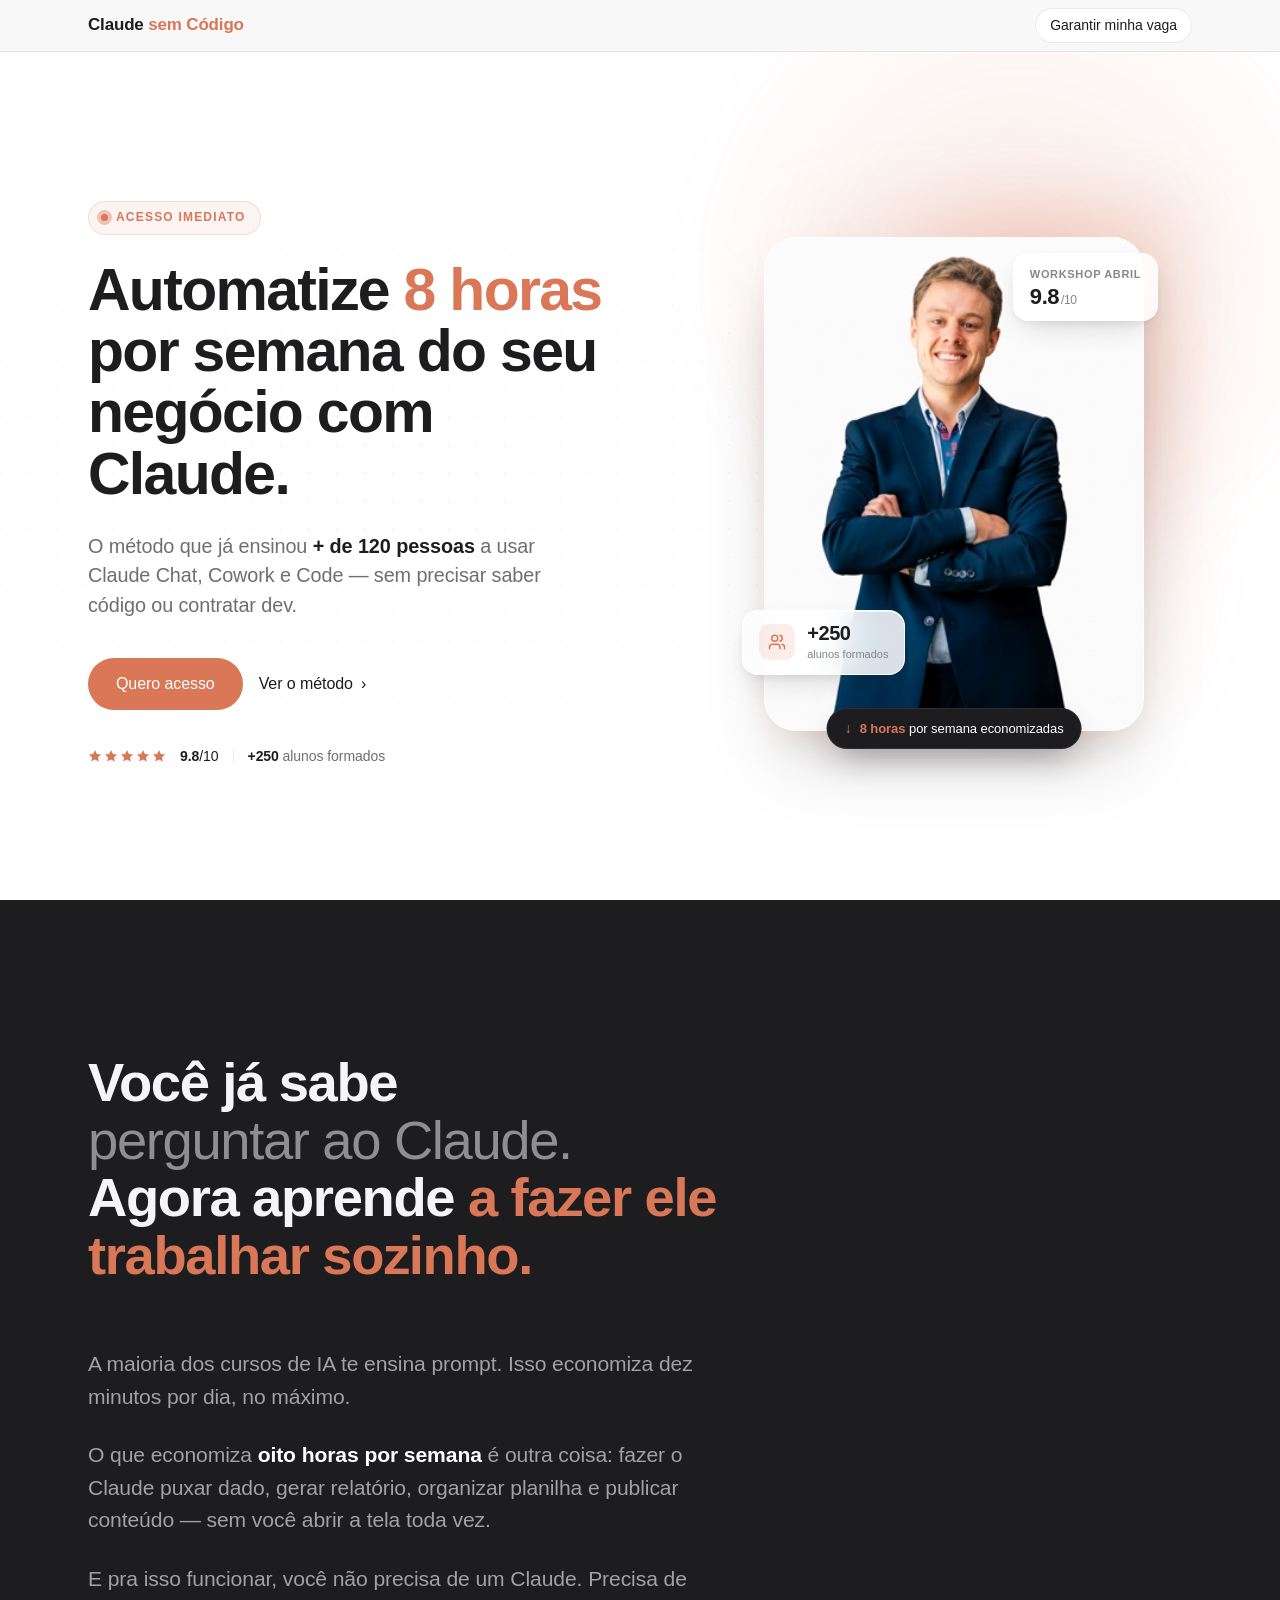
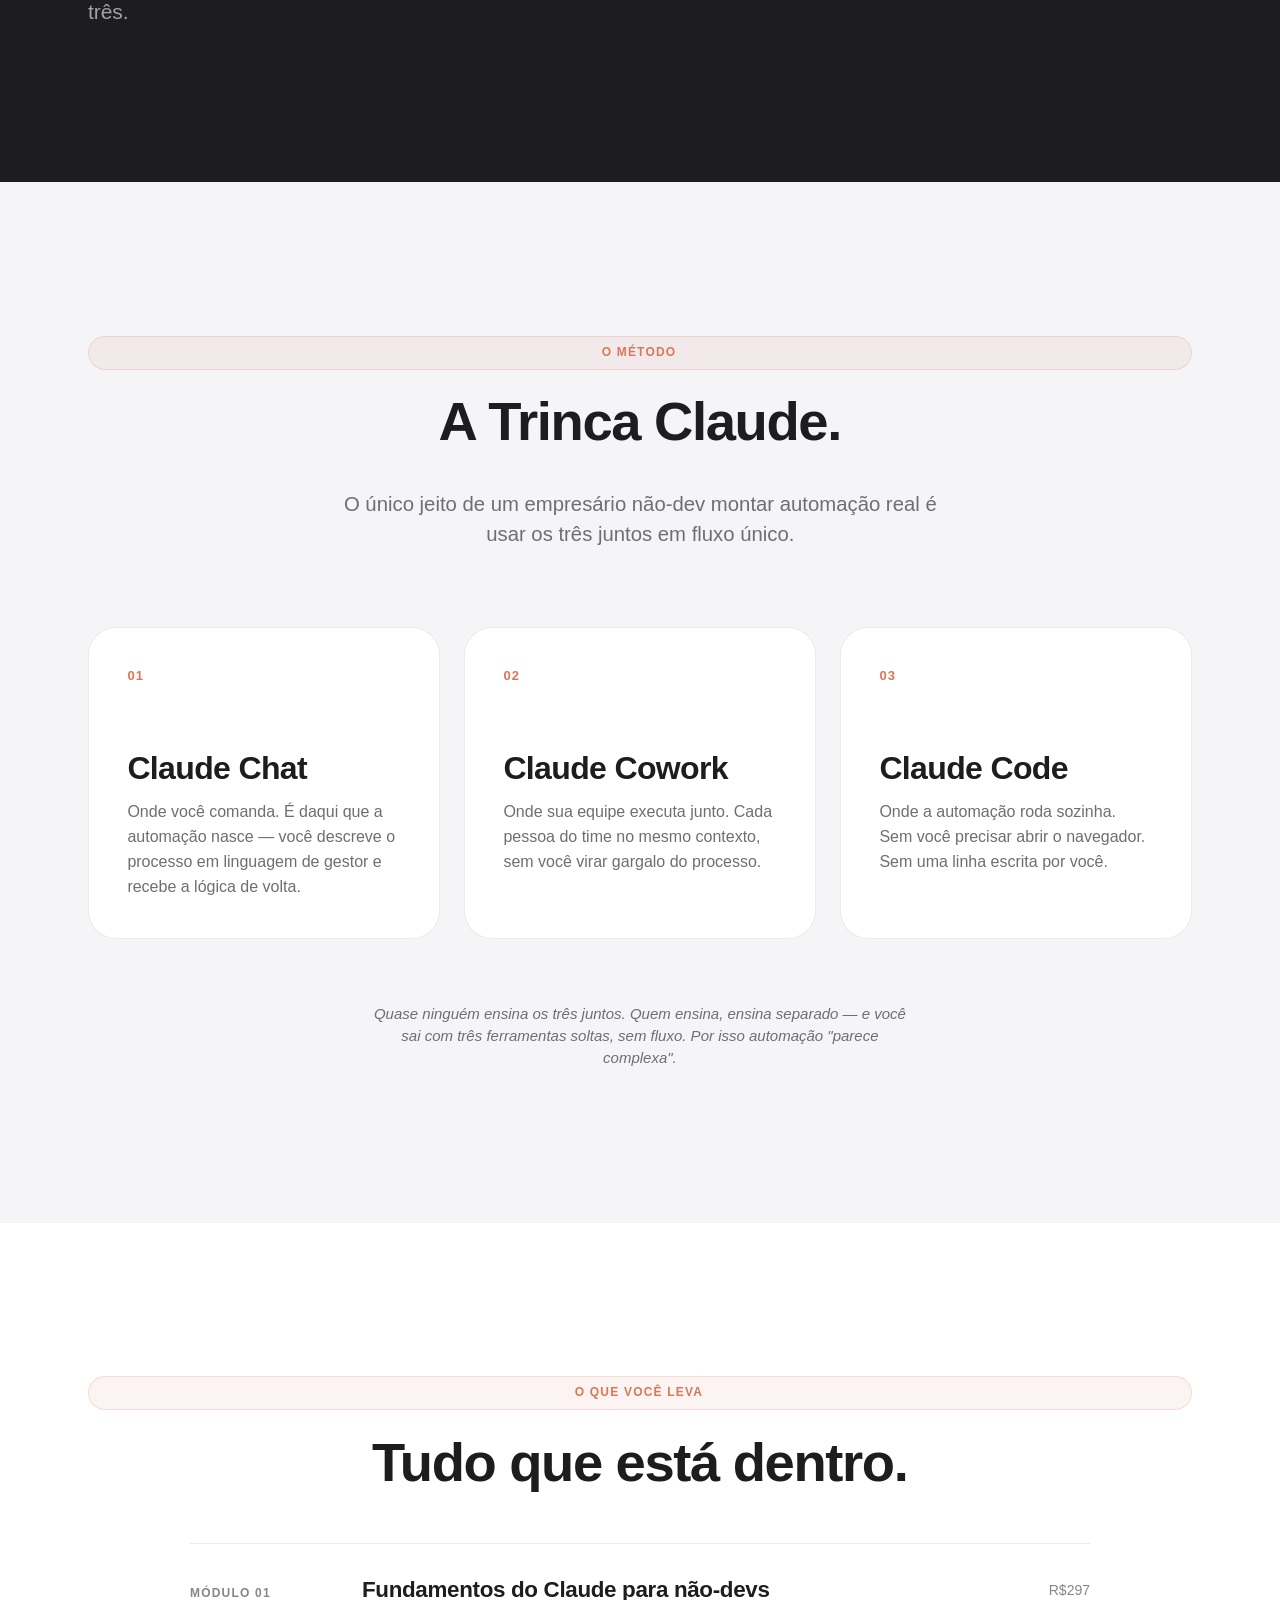
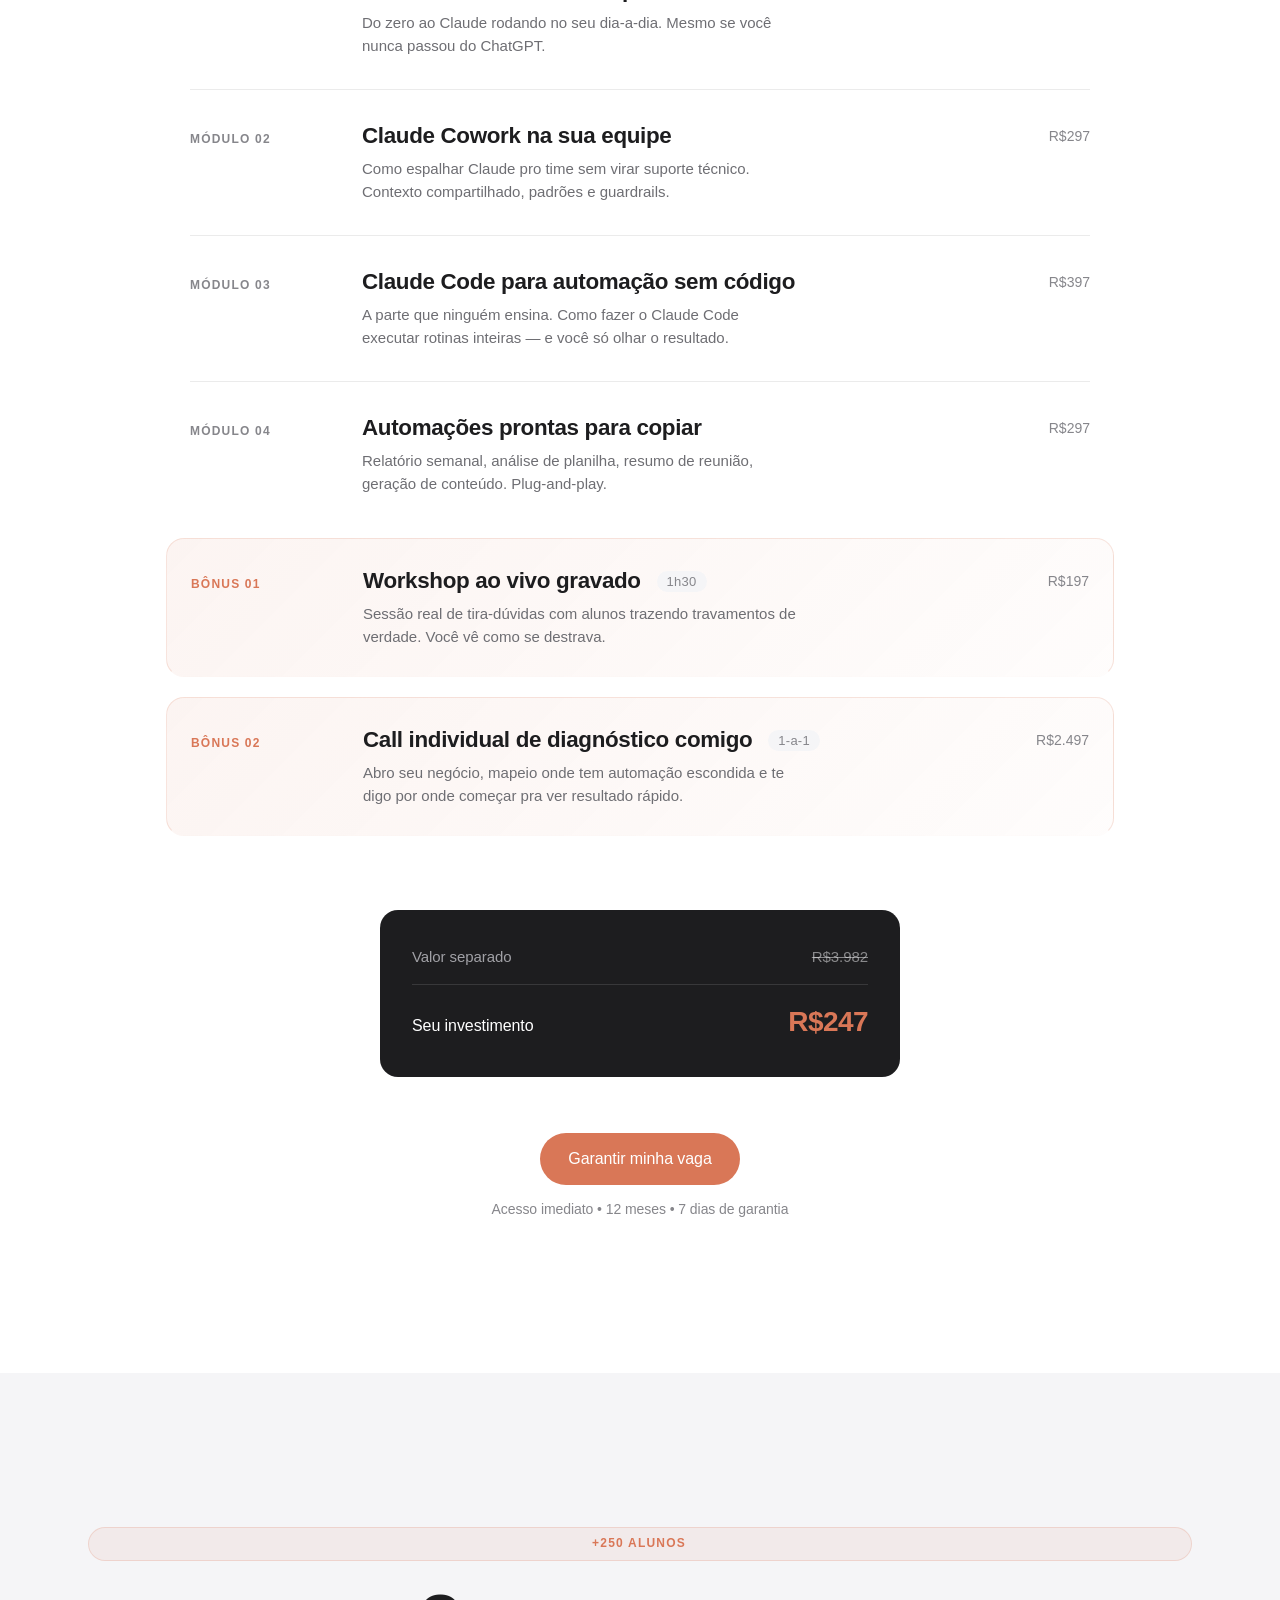
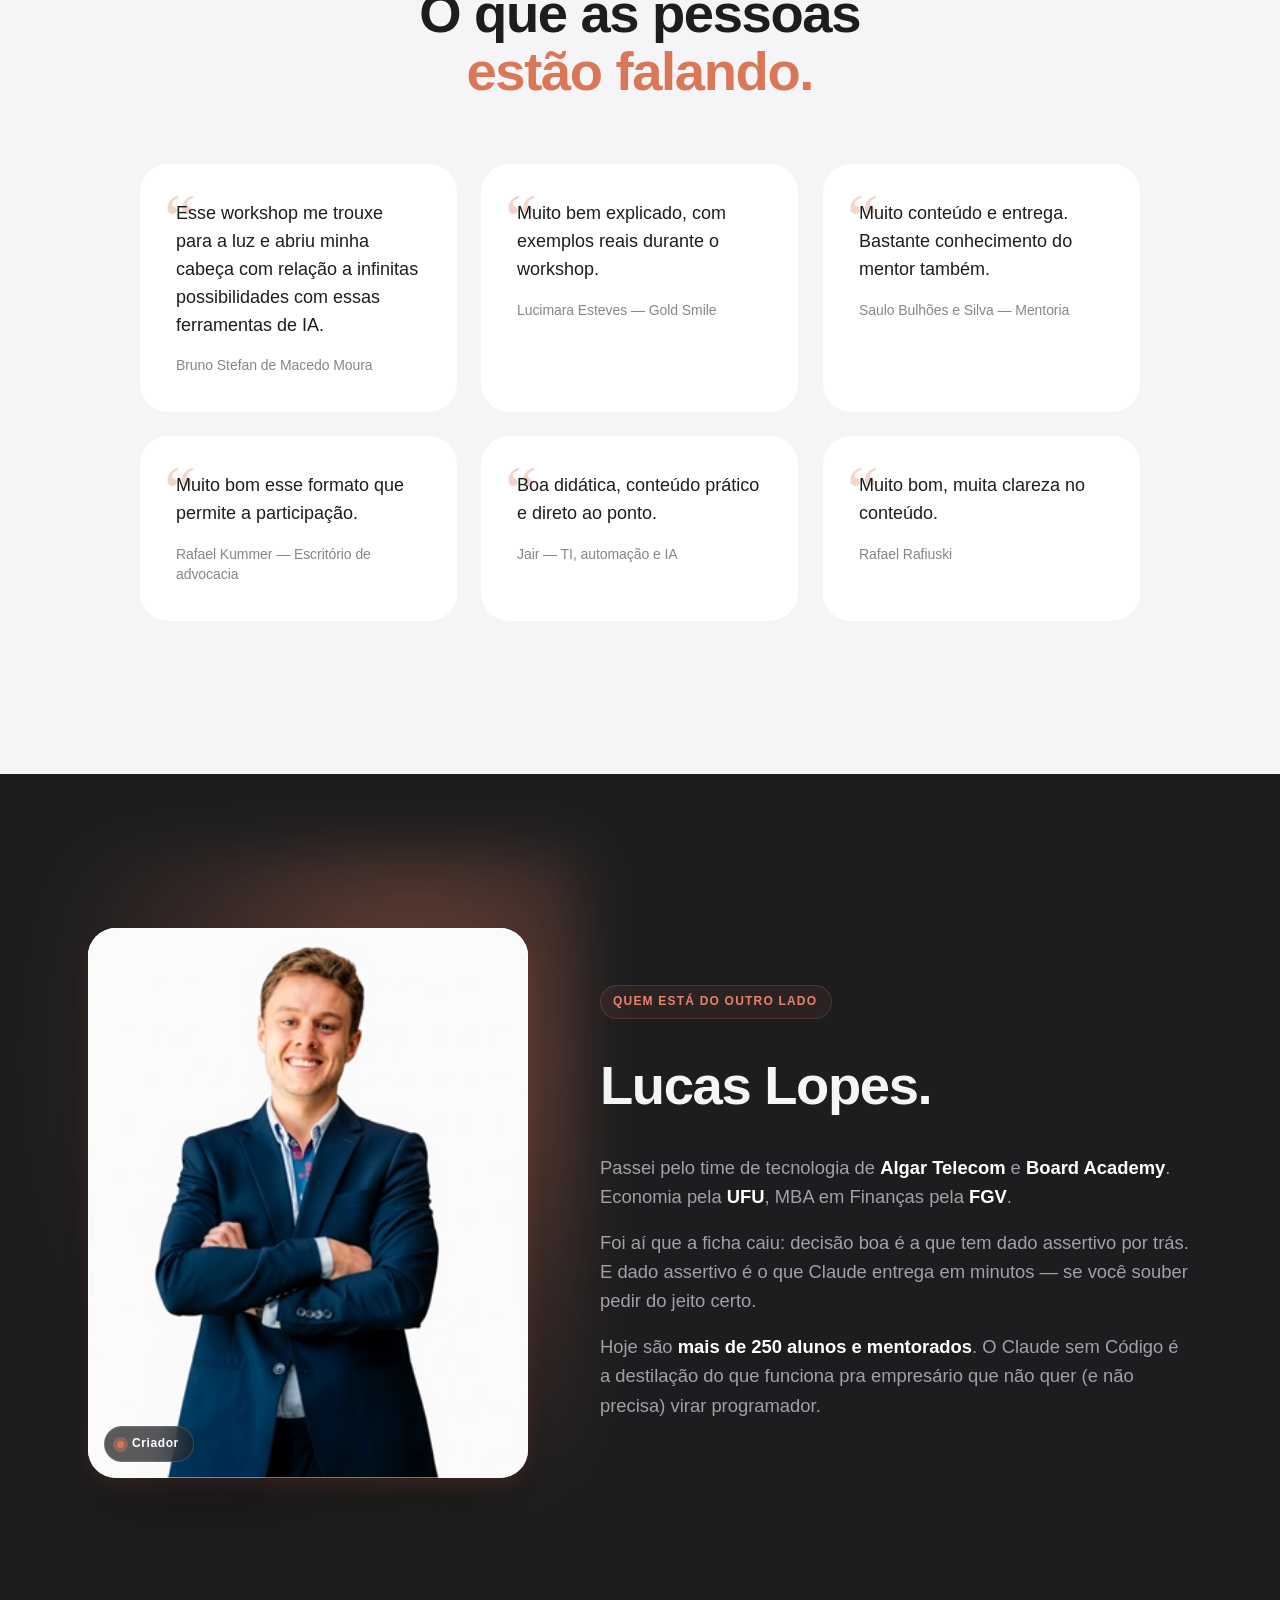
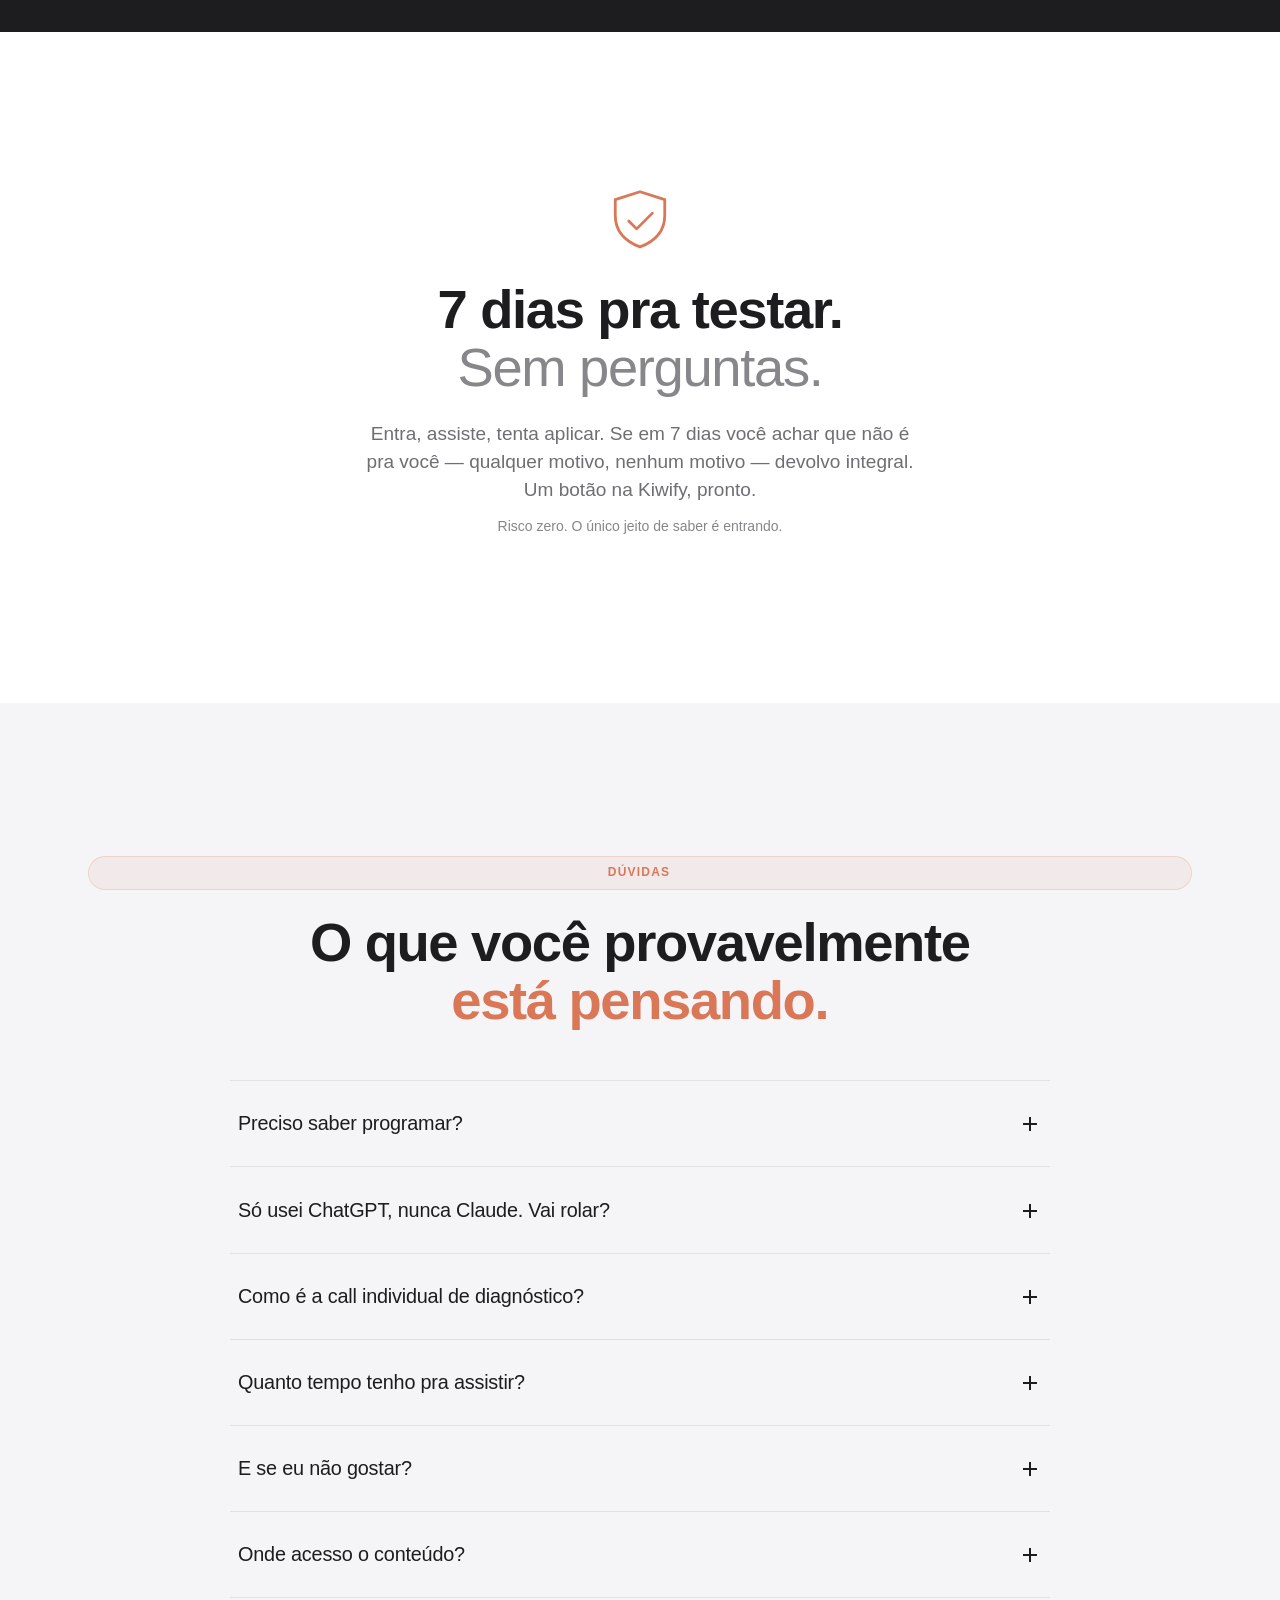
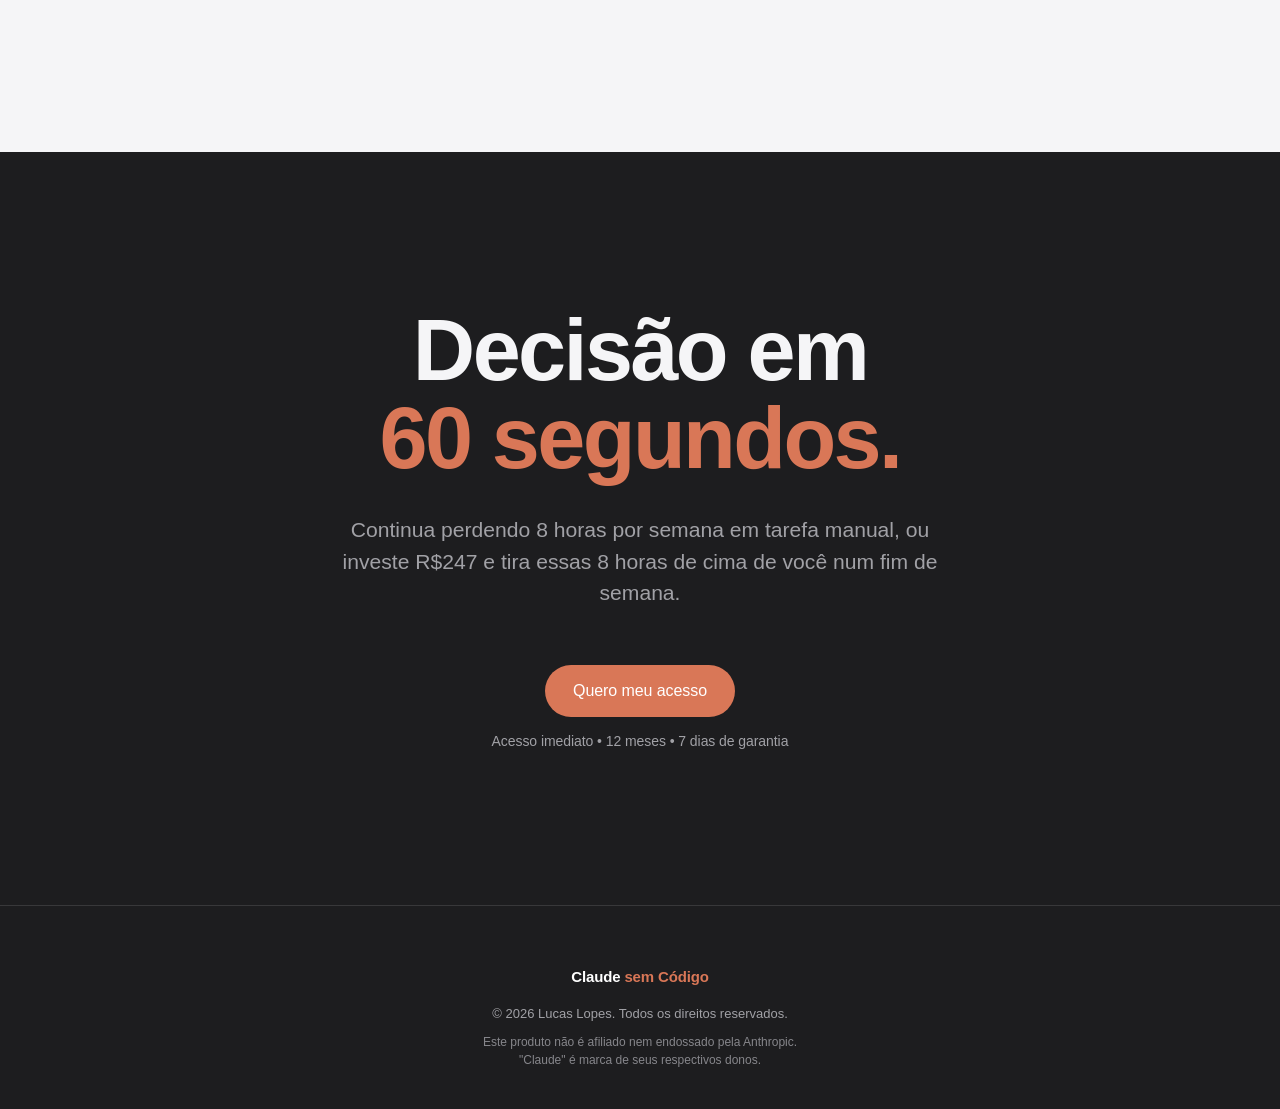
==== index.html @ f0d18062 "Remove pre-sale pricing (R$127) and urgency elements Pre-sale ended 20/04. Updated page to show full" ====
<!DOCTYPE html>
<html lang="pt-BR">
<head>
<meta charset="UTF-8">
<meta name="viewport" content="width=device-width, initial-scale=1.0">
<meta name="description" content="O método que ensina empresário não-dev a automatizar relatórios, planilhas e conteúdo com Claude. Sem código.">
<meta name="robots" content="index, follow">
<meta name="theme-color" content="#1D1D1F">
<meta property="og:title" content="Claude sem Código — Automatize 8h/semana do seu negócio">
<meta property="og:description" content="Método para empresários automatizarem tarefas com Claude sem virar programador.">
<meta property="og:type" content="website">
<meta property="og:image" content="assets/favicon-512.png">

<link rel="icon" type="image/png" sizes="32x32" href="assets/favicon-32.png">
<link rel="icon" type="image/png" sizes="16x16" href="assets/favicon-16.png">
<link rel="apple-touch-icon" sizes="180x180" href="assets/apple-touch-icon.png">
<link rel="shortcut icon" href="assets/favicon-32.png">

<title>Claude sem Código — Automatize 8h/semana do seu negócio</title>

<style>
/* ============================================================
   CSS crítico — carrega antes de tudo pra evitar FOUC
   ============================================================ */
*,*::before,*::after{box-sizing:border-box;margin:0;padding:0}

:root{
  --bg:#FFFFFF;
  --bg-soft:#F5F5F7;
  --bg-dark:#1D1D1F;
  --bg-darker:#000000;
  --text:#1D1D1F;
  --text-soft:#6E6E73;
  --text-mute:#86868B;
  --text-on-dark:#F5F5F7;
  --text-on-dark-soft:#A1A1A6;
  --line:rgba(0,0,0,0.08);
  --line-on-dark:rgba(255,255,255,0.12);
  --accent:#D97757;
  --accent-hover:#BE5E3E;
  --radius-s:10px;
  --radius-m:18px;
  --radius-l:28px;
  --ease:cubic-bezier(0.16,1,0.3,1);
  --max:1200px;
  --gutter:clamp(22px,4vw,48px);
}

html{
  -webkit-text-size-adjust:100%;
  scroll-behavior:smooth;
  scroll-padding-top:88px;
  overflow-x:hidden;
  overflow-x:clip;
}

body{
  font-family:-apple-system,BlinkMacSystemFont,"SF Pro Display","SF Pro Text","Helvetica Neue","Segoe UI",Roboto,sans-serif;
  font-feature-settings:"ss01","cv11","tnum" 0;
  color:var(--text);
  background:var(--bg);
  line-height:1.47;
  font-size:17px;
  font-weight:400;
  -webkit-font-smoothing:antialiased;
  -moz-osx-font-smoothing:grayscale;
  text-rendering:optimizeLegibility;
  overflow-x:hidden;
  overflow-x:clip;
  width:100%;
}

/* ---------- Nav ---------- */
.nav{
  position:fixed;top:0;left:0;right:0;z-index:100;
  height:52px;
  background:rgba(245,245,247,0.72);
  -webkit-backdrop-filter:saturate(180%) blur(20px);
  backdrop-filter:saturate(180%) blur(20px);
  border-bottom:1px solid var(--line);
}
.nav-inner{
  max-width:var(--max);margin:0 auto;height:100%;
  padding:0 var(--gutter);
  display:flex;align-items:center;justify-content:space-between;gap:20px;
}
.wordmark{
  font-size:17px;font-weight:600;letter-spacing:-0.01em;color:var(--text);
  text-decoration:none;
}
.wordmark em{color:var(--accent);font-style:normal;font-weight:700}
.nav-buy{
  font-size:14px;font-weight:500;color:var(--text);text-decoration:none;
  padding:6px 14px;border-radius:999px;background:var(--bg);
  border:1px solid var(--line);
  transition:background .3s var(--ease),color .3s var(--ease);
  white-space:nowrap;
}
.nav-buy:hover{background:var(--text);color:var(--bg)}

/* Offset para fixed header */
body{padding-top:52px}

/* ---------- Hero CSS crítico ---------- */
.hero{
  min-height:calc(100vh - 52px);
  display:flex;align-items:center;
  padding:clamp(56px,8vh,96px) 0 clamp(56px,6vh,80px);
  position:relative;
  overflow:hidden;
}
.hero-bg{position:absolute;inset:0;pointer-events:none;z-index:0}
.hero-glow{
  position:absolute;top:-20%;right:-10%;
  width:min(780px,90vw);aspect-ratio:1;
  background:radial-gradient(circle,rgba(217,119,87,0.18) 0%,rgba(217,119,87,0.08) 28%,transparent 62%);
  filter:blur(20px);
}
.hero-dots{
  position:absolute;inset:0;
  background-image:radial-gradient(circle at 1px 1px,rgba(29,29,31,0.06) 1px,transparent 0);
  background-size:28px 28px;
  mask-image:radial-gradient(ellipse at 30% 50%,#000 0%,transparent 70%);
  -webkit-mask-image:radial-gradient(ellipse at 30% 50%,#000 0%,transparent 70%);
  opacity:0.8;
}
.hero-inner{
  max-width:var(--max);margin:0 auto;width:100%;
  padding:0 var(--gutter);
  display:grid;
  grid-template-columns:1fr;
  gap:clamp(40px,6vw,72px);
  align-items:center;
  position:relative;z-index:1;
}
.eyebrow{
  display:inline-flex;align-items:center;gap:8px;
  font-size:12px;font-weight:600;letter-spacing:0.1em;text-transform:uppercase;
  color:var(--accent);
  margin-bottom:24px;
  padding:7px 14px 7px 12px;
  background:rgba(217,119,87,0.08);
  border:1px solid rgba(217,119,87,0.2);
  border-radius:999px;
}
.live-dot{
  width:7px;height:7px;border-radius:50%;
  background:var(--accent);
  position:relative;
  flex:0 0 7px;
}
.live-dot::after{
  content:"";position:absolute;inset:-4px;border-radius:50%;
  background:var(--accent);opacity:0.4;
  animation:pulse 1.8s var(--ease) infinite;
}
@keyframes pulse{
  0%{transform:scale(0.6);opacity:0.5}
  70%{transform:scale(1.8);opacity:0}
  100%{transform:scale(1.8);opacity:0}
}
.h1{
  font-size:clamp(2.5rem, 4.2vw + 0.6rem, 5rem);
  line-height:1.04;
  letter-spacing:-0.028em;
  font-weight:700;
  text-wrap:balance;
  text-wrap:pretty;
  max-width:18ch;
  margin-bottom:clamp(20px,2.4vw,28px);
}
.h1 em{color:var(--accent);font-style:normal;white-space:nowrap}
.hero-sub{
  font-size:clamp(1.05rem, 0.3vw + 1rem, 1.3rem);
  line-height:1.48;
  color:var(--text-soft);
  font-weight:400;
  max-width:42ch;
  margin-bottom:clamp(28px,3vw,40px);
  letter-spacing:-0.005em;
}
.hero-sub strong{color:var(--text);font-weight:600}
.hero-actions{display:flex;gap:12px;flex-wrap:wrap;align-items:center}

@media (min-width:980px){
  .hero-inner{grid-template-columns:minmax(0,1.05fr) minmax(0,0.9fr)}
  .h1{font-size:clamp(3rem, 3.6vw + 0.8rem, 5.25rem)}
}

/* Buttons (crítico pra não pular layout) */
.btn{
  display:inline-flex;align-items:center;justify-content:center;gap:8px;
  height:52px;padding:0 28px;
  font-family:inherit;font-size:16px;font-weight:500;letter-spacing:-0.005em;
  text-decoration:none;cursor:pointer;border:0;
  border-radius:999px;
  transition:background .3s var(--ease),transform .15s var(--ease),color .3s var(--ease);
}
.btn-primary{background:var(--accent);color:#fff}
.btn-primary:hover{background:var(--accent-hover)}
.btn-primary:active{transform:scale(0.98)}
.btn-ghost{background:transparent;color:var(--text);padding:0 4px}
.btn-ghost:hover{color:var(--accent)}
.btn-ghost .arrow{display:inline-block;transition:transform .3s var(--ease)}
.btn-ghost:hover .arrow{transform:translateX(4px)}

.focus-ring:focus-visible{outline:2px solid var(--accent);outline-offset:3px}

/* Price chip */
.chip{
  display:inline-flex;align-items:center;gap:10px;
  padding:8px 8px 8px 16px;border-radius:999px;
  background:#fff;border:1px solid var(--line);
  font-size:14px;color:var(--text-soft);
  margin-bottom:28px;
  box-shadow:0 1px 0 rgba(0,0,0,0.02),0 4px 14px -6px rgba(0,0,0,0.06);
}
.chip .old{text-decoration:line-through;color:var(--text-mute);font-variant-numeric:tabular-nums}
.chip .sep{color:var(--text-mute);font-size:13px;margin:0 -2px}
.chip .new{font-weight:700;color:var(--text);font-size:16px;letter-spacing:-0.01em;font-variant-numeric:tabular-nums}
.chip .chip-tag{
  font-size:12px;font-weight:600;letter-spacing:0.02em;
  padding:5px 12px;border-radius:999px;
  background:var(--bg-dark);color:#fff;
  margin-left:4px;
}

@media (prefers-reduced-motion:reduce){
  html{scroll-behavior:auto}
  *,*::before,*::after{transition:none !important;animation:none !important}
}
</style>

<link rel="stylesheet" href="styles.css">

<!-- Microsoft Clarity — heatmaps + gravações de sessão (async, não bloqueia render) -->
<script type="text/javascript">
    (function(c,l,a,r,i,t,y){
        c[a]=c[a]||function(){(c[a].q=c[a].q||[]).push(arguments)};
        t=l.createElement(r);t.async=1;t.src="https://www.clarity.ms/tag/"+i;
        y=l.getElementsByTagName(r)[0];y.parentNode.insertBefore(t,y);
    })(window, document, "clarity", "script", "wcldchc9q9");
</script>

<!-- Meta Pixel Code -->
<script>
!function(f,b,e,v,n,t,s)
{if(f.fbq)return;n=f.fbq=function(){n.callMethod?
n.callMethod.apply(n,arguments):n.queue.push(arguments)};
if(!f._fbq)f._fbq=n;n.push=n;n.loaded=!0;n.version='2.0';
n.queue=[];t=b.createElement(e);t.async=!0;
t.src=v;s=b.getElementsByTagName(e)[0];
s.parentNode.insertBefore(t,s)}(window, document,'script',
'https://connect.facebook.net/en_US/fbevents.js');
fbq('init', '880818017355660');
fbq('track', 'PageView');
</script>
<noscript><img height="1" width="1" style="display:none"
src="https://www.facebook.com/tr?id=880818017355660&ev=PageView&noscript=1"
/></noscript>
<!-- End Meta Pixel Code -->
</head>
<body>

<!-- ========== NAV ========== -->
<nav class="nav" aria-label="Principal">
  <div class="nav-inner">
    <a href="#top" class="wordmark focus-ring">Claude <em>sem Código</em></a>
    <a href="https://pay.kiwify.com.br/aH5fe5K" class="nav-buy focus-ring" data-cta="nav" rel="noopener">Garantir minha vaga</a>
  </div>
</nav>

<main id="top">

<!-- ========== HERO ========== -->
<section class="hero">
  <div class="hero-bg" aria-hidden="true">
    <div class="hero-glow"></div>
    <div class="hero-dots"></div>
  </div>

  <div class="hero-inner">

    <div class="hero-text">
      <span class="eyebrow reveal">
        <span class="live-dot" aria-hidden="true"></span>
        Acesso imediato
      </span>

      <h1 class="h1 reveal">
        Automatize <em>8&nbsp;horas</em> por semana do seu negócio com Claude.
      </h1>

      <p class="hero-sub reveal">
        O método que já ensinou <strong>+ de 120 pessoas</strong> a usar Claude Chat, Cowork e Code — sem precisar saber código ou contratar dev.
      </p>

      <div class="hero-actions reveal">
        <a href="https://pay.kiwify.com.br/aH5fe5K" class="btn btn-primary focus-ring" data-cta="hero" rel="noopener">Quero acesso</a>
        <a href="#mecanismo" class="btn btn-ghost focus-ring">Ver o método <span class="arrow">›</span></a>
      </div>

      <div class="hero-trust reveal">
        <div class="stars" aria-label="Avaliação 9,8 de 10">
          <svg viewBox="0 0 20 20" width="14" height="14" aria-hidden="true"><path fill="currentColor" d="M10 1.5l2.6 5.6 6 .7-4.4 4.2 1.2 6-5.4-3-5.4 3 1.2-6L1.4 7.8l6-.7z"/></svg>
          <svg viewBox="0 0 20 20" width="14" height="14" aria-hidden="true"><path fill="currentColor" d="M10 1.5l2.6 5.6 6 .7-4.4 4.2 1.2 6-5.4-3-5.4 3 1.2-6L1.4 7.8l6-.7z"/></svg>
          <svg viewBox="0 0 20 20" width="14" height="14" aria-hidden="true"><path fill="currentColor" d="M10 1.5l2.6 5.6 6 .7-4.4 4.2 1.2 6-5.4-3-5.4 3 1.2-6L1.4 7.8l6-.7z"/></svg>
          <svg viewBox="0 0 20 20" width="14" height="14" aria-hidden="true"><path fill="currentColor" d="M10 1.5l2.6 5.6 6 .7-4.4 4.2 1.2 6-5.4-3-5.4 3 1.2-6L1.4 7.8l6-.7z"/></svg>
          <svg viewBox="0 0 20 20" width="14" height="14" aria-hidden="true"><path fill="currentColor" d="M10 1.5l2.6 5.6 6 .7-4.4 4.2 1.2 6-5.4-3-5.4 3 1.2-6L1.4 7.8l6-.7z"/></svg>
        </div>
        <span class="trust-score"><b>9.8</b>/10</span>
        <span class="trust-sep" aria-hidden="true"></span>
        <span class="trust-label"><b>+250</b> alunos formados</span>
      </div>
    </div>

    <div class="hero-visual reveal">
      <figure class="portrait">

        <div class="portrait-frame">
          <img
            src="assets/lucas-720.jpg"
            srcset="assets/lucas-480.jpg 480w, assets/lucas-720.jpg 720w, assets/lucas-1080.jpg 1080w"
            sizes="(min-width:980px) 420px, (min-width:560px) 340px, 72vw"
            alt="Lucas Lopes, criador do Claude sem Código"
            width="832" height="1248"
            loading="eager" decoding="async" fetchpriority="high">
        </div>

        <!-- Badge: credencial -->
        <div class="badge badge-tr" aria-hidden="true">
          <span class="badge-kicker">Workshop abril</span>
          <span class="badge-value">9.8<small>/10</small></span>
        </div>

        <!-- Badge: social proof -->
        <div class="badge badge-bl" aria-hidden="true">
          <div class="badge-icon">
            <svg viewBox="0 0 24 24" width="18" height="18"><path fill="none" stroke="currentColor" stroke-width="2" stroke-linecap="round" stroke-linejoin="round" d="M16 21v-2a4 4 0 0 0-4-4H6a4 4 0 0 0-4 4v2M22 21v-2a4 4 0 0 0-3-3.87M9 3a4 4 0 1 0 0 8 4 4 0 0 0 0-8zM16 3.13a4 4 0 0 1 0 7.75"/></svg>
          </div>
          <div>
            <span class="badge-value">+250</span>
            <span class="badge-kicker">alunos formados</span>
          </div>
        </div>

        <!-- Pill: outcome -->
        <div class="badge-pill" aria-hidden="true">
          <span class="pill-arrow">↓</span>
          <span><b>8 horas</b> por semana economizadas</span>
        </div>

      </figure>
    </div>

  </div>
</section>

<!-- ========== PITCH (seção escura) ========== -->
<section class="sec sec-dark" id="pitch">
  <div class="sec-inner">
    <h2 class="h2 reveal">
      Você já sabe <span class="dim">perguntar ao Claude.</span><br>
      Agora aprende <em>a fazer ele trabalhar sozinho.</em>
    </h2>

    <div class="pitch-grid">
      <p class="reveal">A maioria dos cursos de IA te ensina prompt. Isso economiza dez minutos por dia, no máximo.</p>
      <p class="reveal">O que economiza <strong>oito horas por semana</strong> é outra coisa: fazer o Claude puxar dado, gerar relatório, organizar planilha e publicar conteúdo — sem você abrir a tela toda vez.</p>
      <p class="reveal">E pra isso funcionar, você não precisa de um Claude. Precisa de três.</p>
    </div>
  </div>
</section>

<!-- ========== MECANISMO — A TRINCA ========== -->
<section class="sec sec-soft" id="mecanismo">
  <div class="sec-inner">
    <span class="eyebrow center reveal">O método</span>
    <h2 class="h2 center reveal">A Trinca Claude.</h2>
    <p class="lead reveal">O único jeito de um empresário não-dev montar automação real é usar os três juntos em fluxo único.</p>

    <div class="trinca">
      <article class="tri-card reveal">
        <div class="tri-num">01</div>
        <h3 class="tri-title">Claude Chat</h3>
        <p class="tri-desc">Onde você comanda. É daqui que a automação nasce — você descreve o processo em linguagem de gestor e recebe a lógica de volta.</p>
      </article>

      <article class="tri-card reveal">
        <div class="tri-num">02</div>
        <h3 class="tri-title">Claude Cowork</h3>
        <p class="tri-desc">Onde sua equipe executa junto. Cada pessoa do time no mesmo contexto, sem você virar gargalo do processo.</p>
      </article>

      <article class="tri-card reveal">
        <div class="tri-num">03</div>
        <h3 class="tri-title">Claude Code</h3>
        <p class="tri-desc">Onde a automação roda sozinha. Sem você precisar abrir o navegador. Sem uma linha escrita por você.</p>
      </article>
    </div>

    <p class="note reveal">Quase ninguém ensina os três juntos. Quem ensina, ensina separado — e você sai com três ferramentas soltas, sem fluxo. Por isso automação "parece complexa".</p>
  </div>
</section>

<!-- ========== OFERTA / STACK ========== -->
<section class="sec" id="oferta">
  <div class="sec-inner">
    <span class="eyebrow center reveal">O que você leva</span>
    <h2 class="h2 center reveal">Tudo que está dentro.</h2>

    <div class="stack">
      <article class="stack-row reveal">
        <div class="stack-side"><span class="stack-kicker">Módulo 01</span></div>
        <div class="stack-main">
          <h3>Fundamentos do Claude para não-devs</h3>
          <p>Do zero ao Claude rodando no seu dia-a-dia. Mesmo se você nunca passou do ChatGPT.</p>
        </div>
        <div class="stack-price">R$297</div>
      </article>

      <article class="stack-row reveal">
        <div class="stack-side"><span class="stack-kicker">Módulo 02</span></div>
        <div class="stack-main">
          <h3>Claude Cowork na sua equipe</h3>
          <p>Como espalhar Claude pro time sem virar suporte técnico. Contexto compartilhado, padrões e guardrails.</p>
        </div>
        <div class="stack-price">R$297</div>
      </article>

      <article class="stack-row reveal">
        <div class="stack-side"><span class="stack-kicker">Módulo 03</span></div>
        <div class="stack-main">
          <h3>Claude Code para automação sem código</h3>
          <p>A parte que ninguém ensina. Como fazer o Claude Code executar rotinas inteiras — e você só olhar o resultado.</p>
        </div>
        <div class="stack-price">R$397</div>
      </article>

      <article class="stack-row reveal">
        <div class="stack-side"><span class="stack-kicker">Módulo 04</span></div>
        <div class="stack-main">
          <h3>Automações prontas para copiar</h3>
          <p>Relatório semanal, análise de planilha, resumo de reunião, geração de conteúdo. Plug-and-play.</p>
        </div>
        <div class="stack-price">R$297</div>
      </article>

      <article class="stack-row is-bonus reveal">
        <div class="stack-side"><span class="stack-kicker accent">Bônus 01</span></div>
        <div class="stack-main">
          <h3>Workshop ao vivo gravado <span class="meta">1h30</span></h3>
          <p>Sessão real de tira-dúvidas com alunos trazendo travamentos de verdade. Você vê como se destrava.</p>
        </div>
        <div class="stack-price">R$197</div>
      </article>

      <article class="stack-row is-bonus reveal">
        <div class="stack-side"><span class="stack-kicker accent">Bônus 02</span></div>
        <div class="stack-main">
          <h3>Call individual de diagnóstico comigo <span class="meta">1-a-1</span></h3>
          <p>Abro seu negócio, mapeio onde tem automação escondida e te digo por onde começar pra ver resultado rápido.</p>
        </div>
        <div class="stack-price">R$2.497</div>
      </article>
    </div>

    <div class="anchor reveal">
      <div class="anchor-row"><span>Valor separado</span><span class="old">R$3.982</span></div>
      <div class="anchor-row strong"><span>Seu investimento</span><span class="new">R$247</span></div>
    </div>

    <div class="center-actions reveal">
      <a href="https://pay.kiwify.com.br/aH5fe5K" class="btn btn-primary focus-ring" data-cta="offer" rel="noopener">Garantir minha vaga</a>
      <p class="trust">Acesso imediato • 12 meses • 7 dias de garantia</p>
    </div>
  </div>
</section>

<!-- ========== PROVA ========== -->
<section class="sec sec-soft" id="prova">
  <div class="sec-inner">
    <span class="eyebrow center reveal">+250 alunos</span>
    <h2 class="h2 center reveal">O que as pessoas <em>estão falando.</em></h2>

    <div class="quotes">
      <figure class="quote reveal">
        <blockquote>Esse workshop me trouxe para a luz e abriu minha cabeça com relação a infinitas possibilidades com essas ferramentas de IA.</blockquote>
        <figcaption>Bruno Stefan de Macedo Moura</figcaption>
      </figure>

      <figure class="quote reveal">
        <blockquote>Muito bem explicado, com exemplos reais durante o workshop.</blockquote>
        <figcaption>Lucimara Esteves — Gold Smile</figcaption>
      </figure>

      <figure class="quote reveal">
        <blockquote>Muito conteúdo e entrega. Bastante conhecimento do mentor também.</blockquote>
        <figcaption>Saulo Bulhões e Silva — Mentoria</figcaption>
      </figure>

      <figure class="quote reveal">
        <blockquote>Muito bom esse formato que permite a participação.</blockquote>
        <figcaption>Rafael Kummer — Escritório de advocacia</figcaption>
      </figure>

      <figure class="quote reveal">
        <blockquote>Boa didática, conteúdo prático e direto ao ponto.</blockquote>
        <figcaption>Jair — TI, automação e IA</figcaption>
      </figure>

      <figure class="quote reveal">
        <blockquote>Muito bom, muita clareza no conteúdo.</blockquote>
        <figcaption>Rafael Rafiuski</figcaption>
      </figure>
    </div>
  </div>
</section>

<!-- ========== AUTOR ========== -->
<section class="sec sec-dark" id="autor">
  <div class="sec-inner">
    <div class="author-grid">
      <div class="author-visual reveal">
        <img
          src="assets/lucas-720.jpg"
          srcset="assets/lucas-480.jpg 480w, assets/lucas-720.jpg 720w, assets/lucas-1080.jpg 1080w"
          sizes="(min-width:820px) 440px, 72vw"
          alt="Lucas Lopes"
          width="832" height="1248"
          loading="lazy" decoding="async">
        <span class="author-tag" aria-hidden="true">
          <span class="live-dot"></span>
          Criador
        </span>
      </div>
      <div class="author-body reveal">
        <span class="eyebrow">Quem está do outro lado</span>
        <h2 class="h2">Lucas Lopes.</h2>
        <p>Passei pelo time de tecnologia de <strong>Algar Telecom</strong> e <strong>Board Academy</strong>. Economia pela <strong>UFU</strong>, MBA em Finanças pela <strong>FGV</strong>.</p>
        <p>Foi aí que a ficha caiu: decisão boa é a que tem dado assertivo por trás. E dado assertivo é o que Claude entrega em minutos — se você souber pedir do jeito certo.</p>
        <p>Hoje são <strong>mais de 250 alunos e mentorados</strong>. O Claude sem Código é a destilação do que funciona pra empresário que não quer (e não precisa) virar programador.</p>
      </div>
    </div>
  </div>
</section>

<!-- ========== GARANTIA ========== -->
<section class="sec guarantee" id="garantia">
  <div class="sec-inner">
    <div class="guard reveal">
      <svg class="shield" viewBox="0 0 64 64" width="72" height="72" aria-hidden="true">
        <path fill="none" stroke="currentColor" stroke-width="2.5" stroke-linecap="round" stroke-linejoin="round" d="M32 6l22 7v14c0 14-9 23-22 28-13-5-22-14-22-28V13l22-7z"/>
        <path fill="none" stroke="currentColor" stroke-width="2.5" stroke-linecap="round" stroke-linejoin="round" d="M22 32l7 7 14-14"/>
      </svg>
      <h2 class="h2">7 dias pra testar.<br><span class="dim">Sem perguntas.</span></h2>
      <p>Entra, assiste, tenta aplicar. Se em 7 dias você achar que não é pra você — qualquer motivo, nenhum motivo — devolvo integral. Um botão na Kiwify, pronto.</p>
      <p class="small">Risco zero. O único jeito de saber é entrando.</p>
    </div>
  </div>
</section>

<!-- ========== FAQ ========== -->
<section class="sec sec-soft" id="faq">
  <div class="sec-inner">
    <span class="eyebrow center reveal">Dúvidas</span>
    <h2 class="h2 center reveal">O que você provavelmente <em>está pensando.</em></h2>

    <div class="qa">
      <details class="reveal"><summary>Preciso saber programar?<span class="plus"></span></summary><div class="answer"><p>Não. O curso foi montado do zero pra quem nunca escreveu uma linha de código. Se você sabe abrir uma planilha e descrever um processo, está pronto.</p></div></details>

      <details class="reveal"><summary>Só usei ChatGPT, nunca Claude. Vai rolar?<span class="plus"></span></summary><div class="answer"><p>Rola. O Módulo 01 cobre desde a instalação e primeiros usos. Em 1-2 horas você está no mesmo nível de quem já usa.</p></div></details>

      <details class="reveal"><summary>Como é a call individual de diagnóstico?<span class="plus"></span></summary><div class="answer"><p>1-a-1 comigo, agendada depois que você entra. Abro o seu negócio, mapeio onde tem automação escondida e te digo por onde começar pra ver resultado rápido.</p></div></details>

      <details class="reveal"><summary>Quanto tempo tenho pra assistir?<span class="plus"></span></summary><div class="answer"><p>12 meses de acesso a partir da compra. Tempo de sobra pra consumir no seu ritmo e voltar quando precisar aplicar algo novo.</p></div></details>

      <details class="reveal"><summary>E se eu não gostar?<span class="plus"></span></summary><div class="answer"><p>7 dias de garantia incondicional. Devolução integral, sem pergunta. Você só aperta um botão na Kiwify.</p></div></details>

      <details class="reveal"><summary>Onde acesso o conteúdo?<span class="plus"></span></summary><div class="answer"><p>Na área de membros da Kiwify. Acesso liberado automaticamente no e-mail logo após o pagamento.</p></div></details>

    </div>
  </div>
</section>

<!-- ========== CTA FINAL ========== -->
<section class="sec sec-dark cta-final" id="fechar">
  <div class="sec-inner center-text">
    <h2 class="h1-like reveal">Decisão em<br><em>60 segundos.</em></h2>
    <p class="reveal big">Continua perdendo 8 horas por semana em tarefa manual, ou investe R$247 e tira essas 8 horas de cima de você num fim de semana.</p>

    <div class="center-actions reveal">
      <a href="https://pay.kiwify.com.br/aH5fe5K" class="btn btn-primary focus-ring" data-cta="final" rel="noopener">Quero meu acesso</a>
      <p class="trust on-dark">Acesso imediato • 12 meses • 7 dias de garantia</p>
    </div>
  </div>
</section>

</main>

<!-- ========== FOOTER ========== -->
<footer>
  <div class="foot-inner">
    <p class="foot-mark">Claude <em>sem Código</em></p>
    <p class="foot-copy">© <span id="year">2026</span> Lucas Lopes. Todos os direitos reservados.</p>
    <p class="foot-legal">Este produto não é afiliado nem endossado pela Anthropic. "Claude" é marca de seus respectivos donos.</p>
  </div>
</footer>

<script src="flow.js" defer></script>
<script src="app.js" defer></script>
</body>
</html>
---- styles.css ----
/* ============================================================
   Claude sem Código — estilos não-críticos
   Estética: Apple-refined. Tipografia protagonista, alternância
   cromática, respiração cinematográfica.
   ============================================================ */

/* ============================================================
   HERO — trust row + retrato com badges flutuantes
   ============================================================ */

.hero-trust{
  display:flex;align-items:center;gap:14px;
  margin-top:clamp(28px,3vw,36px);
  flex-wrap:wrap;
  font-size:14px;color:var(--text-soft);
}
.stars{display:inline-flex;align-items:center;gap:2px;color:var(--accent)}
.trust-score{color:var(--text);letter-spacing:-0.005em}
.trust-score b{font-weight:700;font-variant-numeric:tabular-nums}
.trust-label{letter-spacing:-0.005em}
.trust-label b{color:var(--text);font-weight:700;font-variant-numeric:tabular-nums}
.trust-sep{width:1px;height:14px;background:var(--line);display:inline-block}

/* -------- Retrato -------- */
.hero-visual{
  position:relative;
  display:flex;justify-content:center;align-items:center;
  min-height:420px;
}
.portrait{
  position:relative;
  width:min(100%,380px);
  aspect-ratio:4/5.2;
  margin:0;
}
.portrait-frame{
  position:relative;
  width:100%;height:100%;
  border-radius:32px;
  overflow:hidden;
  background:linear-gradient(160deg,#F0E9DE 0%,#E8DED0 50%,#DACDB8 100%);
  box-shadow:
    0 1px 0 rgba(255,255,255,0.7) inset,
    0 40px 80px -30px rgba(29,29,31,0.35),
    0 20px 40px -20px rgba(217,119,87,0.25);
  transform:translateZ(0);
}
.portrait-frame::before{
  /* moldura interna */
  content:"";position:absolute;inset:0;
  border-radius:inherit;
  border:1px solid rgba(255,255,255,0.6);
  pointer-events:none;z-index:2;
}
.portrait-frame::after{
  /* highlight sutil topo */
  content:"";position:absolute;inset:0;
  border-radius:inherit;
  background:linear-gradient(180deg,rgba(255,255,255,0.18) 0%,transparent 30%);
  pointer-events:none;z-index:2;
}
.portrait-frame img{
  display:block;
  width:100%;height:100%;
  object-fit:cover;
  object-position:center 18%;
  filter:saturate(1.02) contrast(1.02);
}

/* Glow coral por trás da moldura */
.portrait::before{
  content:"";position:absolute;
  inset:-8% -12% -6% -8%;
  background:radial-gradient(ellipse at 70% 30%,rgba(217,119,87,0.35) 0%,rgba(217,119,87,0.12) 40%,transparent 70%);
  filter:blur(30px);
  z-index:-1;
  pointer-events:none;
}

/* ---- Badges flutuantes ---- */
.badge{
  position:absolute;
  background:rgba(255,255,255,0.85);
  -webkit-backdrop-filter:saturate(180%) blur(16px);
  backdrop-filter:saturate(180%) blur(16px);
  border:1px solid rgba(255,255,255,0.9);
  border-radius:16px;
  padding:12px 16px;
  box-shadow:
    0 1px 0 rgba(255,255,255,0.8) inset,
    0 12px 32px -12px rgba(29,29,31,0.22),
    0 4px 12px -4px rgba(29,29,31,0.1);
  z-index:3;
}

/* badge top-right: avaliação */
.badge-tr{
  top:16px;right:-14px;
  display:flex;flex-direction:column;align-items:flex-start;
  min-width:112px;
}
.badge-tr .badge-kicker{
  font-size:11px;font-weight:600;letter-spacing:0.06em;text-transform:uppercase;
  color:var(--text-mute);
  margin-bottom:4px;
}
.badge-tr .badge-value{
  font-size:22px;font-weight:700;letter-spacing:-0.02em;color:var(--text);
  font-variant-numeric:tabular-nums;
  line-height:1;
}
.badge-tr .badge-value small{
  font-size:12px;font-weight:500;color:var(--text-mute);margin-left:2px;
}

/* badge bottom-left: alunos */
.badge-bl{
  bottom:56px;left:-22px;
  display:flex;align-items:center;gap:12px;
}
.badge-bl .badge-icon{
  width:36px;height:36px;border-radius:10px;
  background:rgba(217,119,87,0.12);color:var(--accent);
  display:flex;align-items:center;justify-content:center;
  flex-shrink:0;
}
.badge-bl .badge-value{
  display:block;font-size:20px;font-weight:700;letter-spacing:-0.02em;color:var(--text);
  font-variant-numeric:tabular-nums;line-height:1;
}
.badge-bl .badge-kicker{
  display:block;font-size:11px;font-weight:500;color:var(--text-mute);
  margin-top:3px;
}

/* pill inferior: outcome */
.badge-pill{
  position:absolute;
  bottom:-18px;left:50%;transform:translateX(-50%);
  background:var(--bg-dark);color:#fff;
  padding:10px 18px;
  border-radius:999px;
  font-size:13px;font-weight:500;letter-spacing:-0.005em;
  display:inline-flex;align-items:center;gap:8px;
  box-shadow:
    0 14px 32px -10px rgba(29,29,31,0.45),
    0 0 0 1px rgba(255,255,255,0.08) inset;
  white-space:nowrap;
  z-index:4;
}
.badge-pill b{color:var(--accent);font-weight:700}
.badge-pill .pill-arrow{
  color:var(--accent);font-size:14px;font-weight:700;
  display:inline-block;transform:translateY(-0.5px);
}

/* ---- Mobile tweaks do retrato ---- */
@media (max-width:979px){
  .hero{min-height:auto}
  .hero-visual{order:-1;min-height:0;margin-bottom:4px}
  .portrait{width:min(60vw,280px)}
  .badge-tr{top:8px;right:-4px;padding:9px 13px;min-width:auto}
  .badge-tr .badge-kicker{font-size:10px}
  .badge-tr .badge-value{font-size:17px}
  .badge-bl{bottom:32px;left:-6px;padding:9px 12px;gap:10px}
  .badge-bl .badge-icon{width:28px;height:28px}
  .badge-bl .badge-icon svg{width:15px;height:15px}
  .badge-bl .badge-value{font-size:15px}
  .badge-bl .badge-kicker{font-size:10px}
  .badge-pill{bottom:-12px;font-size:11px;padding:8px 13px;gap:6px}
}

@media (max-width:560px){
  .hero{padding:clamp(36px,5vh,60px) 0 clamp(40px,5vh,64px)}
  .hero-inner{gap:22px}
  .portrait{width:min(52vw,220px)}
  .badge-tr{top:4px;right:-2px;padding:7px 11px}
  .badge-tr .badge-kicker{font-size:9px;letter-spacing:0.04em}
  .badge-tr .badge-value{font-size:15px}
  .badge-tr .badge-value small{font-size:10px}
  .badge-bl{bottom:22px;left:-4px;padding:7px 10px;gap:8px}
  .badge-bl .badge-icon{width:24px;height:24px;border-radius:8px}
  .badge-bl .badge-icon svg{width:13px;height:13px}
  .badge-bl .badge-value{font-size:13px}
  .badge-bl .badge-kicker{font-size:9px;margin-top:1px}
  .badge-pill{bottom:-10px;font-size:10.5px;padding:7px 12px;letter-spacing:-0.01em}
  .eyebrow{margin-bottom:18px}
  .hero-sub{margin-bottom:22px}
}

/* -------- Section frame genérica -------- */
.sec{
  padding:clamp(72px,12vw,160px) 0;
  position:relative;
}
.sec-inner{
  max-width:var(--max);
  margin:0 auto;
  padding:0 var(--gutter);
}
.sec-soft{background:var(--bg-soft);color:var(--text)}
.sec-dark{background:var(--bg-dark);color:var(--text-on-dark)}
.sec-dark .eyebrow{color:#E8826A}
.sec-dark .note{color:var(--text-on-dark-soft)}
.sec-dark strong{color:#fff}

/* -------- Tipografia -------- */
.h2{
  font-size:clamp(2rem, 3.5vw + 0.6rem, 4.25rem);
  line-height:1.06;
  letter-spacing:-0.025em;
  font-weight:600;
  text-wrap:balance;
  max-width:22ch;
  margin-bottom:clamp(24px,3vw,40px);
}
.h2 em{color:var(--accent);font-style:normal;font-weight:600}
.h2 .dim{color:var(--text-mute);font-weight:500}
.sec-dark .h2 .dim{color:#8E8E93}

.h1-like{
  font-size:clamp(3rem, 6vw + 0.6rem, 6rem);
  line-height:1.02;
  letter-spacing:-0.03em;
  font-weight:700;
  text-wrap:balance;
  margin-bottom:clamp(22px,3vw,32px);
}
.h1-like em{color:var(--accent);font-style:normal}

.eyebrow.center,.h2.center,.lead{display:block;text-align:center;margin-left:auto;margin-right:auto}
.lead{
  max-width:56ch;
  font-size:clamp(1.05rem,0.4vw + 0.95rem,1.35rem);
  line-height:1.5;
  color:var(--text-soft);
  font-weight:400;
  margin-bottom:clamp(48px,6vw,80px);
}
.sec-dark .lead{color:var(--text-on-dark-soft)}

.note{
  margin-top:clamp(40px,5vw,64px);
  max-width:64ch;
  margin-left:auto;margin-right:auto;
  text-align:center;
  font-size:15px;color:var(--text-soft);
  font-style:italic;
}

.center-text{text-align:center}
.center-actions{display:flex;flex-direction:column;align-items:center;gap:14px;margin-top:clamp(36px,5vw,56px)}
.trust{font-size:14px;color:var(--text-mute);letter-spacing:-0.005em}
.trust.on-dark{color:var(--text-on-dark-soft)}
.trust.on-dark b{color:var(--accent);font-variant-numeric:tabular-nums;font-weight:600}

/* -------- Pitch (seção dark) -------- */
#pitch .pitch-grid{
  display:grid;
  grid-template-columns:1fr;
  gap:clamp(18px,2vw,28px);
  margin-top:clamp(40px,5vw,64px);
  max-width:64ch;
}
#pitch p{
  font-size:clamp(1.1rem,0.4vw + 1rem,1.35rem);
  color:var(--text-on-dark-soft);
  line-height:1.55;
  letter-spacing:-0.005em;
}
#pitch strong{color:#fff;font-weight:600}

/* -------- Trinca (3 cards) -------- */
.trinca{
  display:grid;
  grid-template-columns:repeat(auto-fit,minmax(260px,1fr));
  gap:clamp(16px,2vw,24px);
  margin-bottom:clamp(32px,4vw,56px);
}
.tri-card{
  background:var(--bg);
  border:1px solid var(--line);
  border-radius:var(--radius-l);
  padding:clamp(28px,3vw,40px);
  transition:transform .4s var(--ease),box-shadow .4s var(--ease),border-color .4s var(--ease);
}
.tri-card:hover{
  transform:translateY(-4px);
  box-shadow:0 24px 48px -20px rgba(0,0,0,0.12);
  border-color:rgba(217,119,87,0.35);
}
.tri-num{
  font-size:13px;font-weight:600;letter-spacing:0.08em;
  color:var(--accent);
  margin-bottom:clamp(40px,5vw,72px);
}
.tri-title{
  font-size:clamp(1.5rem,1vw + 1.2rem,2rem);
  font-weight:600;
  letter-spacing:-0.02em;
  line-height:1.15;
  margin-bottom:14px;
}
.tri-desc{
  font-size:16px;
  line-height:1.55;
  color:var(--text-soft);
}

/* -------- Stack de oferta -------- */
.stack{
  display:flex;flex-direction:column;gap:0;
  margin:clamp(32px,4vw,56px) auto 0;
  max-width:900px;
  border-top:1px solid var(--line);
}
.stack-row{
  display:grid;
  grid-template-columns:140px 1fr auto;
  gap:clamp(16px,3vw,32px);
  align-items:start;
  padding:clamp(24px,3vw,32px) 0;
  border-bottom:1px solid var(--line);
  transition:background .3s var(--ease);
}
.stack-row.is-bonus{
  background:linear-gradient(135deg,rgba(217,119,87,0.08) 0%,rgba(217,119,87,0.02) 100%);
  border:1px solid rgba(217,119,87,0.18);
  border-radius:var(--radius-m);
  padding:clamp(22px,2.8vw,28px) clamp(18px,2.2vw,24px);
  margin:10px calc(-1 * clamp(18px,2.2vw,24px));
}
.stack-row.is-bonus + .stack-row.is-bonus{margin-top:10px}
/* A última row (bônus 2) não deve ter a border-bottom do grid base */
.stack-row.is-bonus{border-bottom-color:transparent}
/* Tira o border-bottom do Módulo 04 (row anterior ao primeiro bônus) pra não criar linha dupla com o card */
.stack-row:has(+ .stack-row.is-bonus){border-bottom-color:transparent}
.stack-side{padding-top:4px}
.stack-kicker{
  font-size:12px;font-weight:600;letter-spacing:0.1em;text-transform:uppercase;
  color:var(--text-mute);
}
.stack-kicker.accent{color:var(--accent)}
.stack-main h3{
  font-size:clamp(1.2rem,0.5vw + 1rem,1.5rem);
  font-weight:600;letter-spacing:-0.015em;
  line-height:1.25;
  margin-bottom:8px;
}
.stack-main h3 .meta{
  font-size:13px;font-weight:500;letter-spacing:0.02em;
  color:var(--text-mute);
  margin-left:10px;
  padding:3px 10px;border-radius:999px;
  background:var(--bg-soft);
  vertical-align:2px;
}
.stack-main p{
  font-size:15px;line-height:1.5;color:var(--text-soft);
  max-width:52ch;
}
.stack-price{
  font-size:14px;font-weight:500;color:var(--text-mute);
  font-variant-numeric:tabular-nums;
  text-align:right;
  padding-top:4px;
  white-space:nowrap;
}

@media (max-width:640px){
  .stack-row{
    grid-template-columns:1fr auto;
    gap:12px;
    padding:22px 0;
  }
  .stack-side{grid-column:1 / -1;padding-top:0;margin-bottom:-2px}
  .stack-main{grid-column:1}
  .stack-price{grid-column:2;grid-row:2;align-self:start}
  .stack-main h3 .meta{display:inline-block;margin-left:0;margin-top:6px}
}

/* -------- Ancoragem de preço -------- */
.anchor{
  max-width:520px;margin:clamp(40px,5vw,64px) auto 0;
  background:var(--bg-dark);color:var(--text-on-dark);
  border-radius:var(--radius-m);
  padding:clamp(20px,2vw,28px) clamp(24px,3vw,32px);
}
.anchor-row{
  display:flex;justify-content:space-between;align-items:baseline;
  padding:10px 0;font-size:15px;color:var(--text-on-dark-soft);
  letter-spacing:-0.005em;
}
.anchor-row .old{text-decoration:line-through;color:rgba(245,245,247,0.5);font-variant-numeric:tabular-nums}
.anchor-row.strong{
  border-top:1px solid rgba(255,255,255,0.12);
  margin-top:6px;padding-top:16px;
  font-weight:500;color:#fff;font-size:16px;
}
.anchor-row.strong .new{
  color:var(--accent);font-size:clamp(1.4rem,1vw + 1rem,1.75rem);
  font-weight:700;letter-spacing:-0.02em;font-variant-numeric:tabular-nums;
}

/* -------- Prova / depoimentos -------- */
.quotes{
  display:grid;
  grid-template-columns:repeat(auto-fit,minmax(280px,1fr));
  gap:clamp(16px,2vw,24px);
  margin-top:clamp(40px,5vw,64px);
  max-width:1000px;margin-left:auto;margin-right:auto;
}
.quote{
  background:var(--bg);
  border-radius:var(--radius-l);
  padding:clamp(28px,3vw,36px);
  position:relative;
}
.quote::before{
  content:"\201C";
  position:absolute;
  top:clamp(12px,2vw,20px);left:clamp(18px,2vw,24px);
  font-size:72px;line-height:1;font-weight:400;
  color:var(--accent);opacity:0.3;
  font-family:"Georgia","Times New Roman",serif;
}
.quote blockquote{
  font-size:clamp(1rem,0.3vw + 0.95rem,1.125rem);
  line-height:1.55;color:var(--text);
  margin-bottom:16px;
  position:relative;z-index:1;
}
.quote figcaption{
  font-size:14px;color:var(--text-mute);
  font-weight:500;letter-spacing:-0.005em;
}

/* -------- Autor -------- */
.author-grid{
  display:grid;
  grid-template-columns:1fr;
  gap:clamp(40px,6vw,72px);
  align-items:center;
}
@media (min-width:820px){
  .author-grid{grid-template-columns:minmax(0,440px) 1fr}
}
.author-visual{
  position:relative;
  aspect-ratio:4/5;
  width:100%;
  max-width:440px;margin:0 auto;
  border-radius:var(--radius-l);
  background:linear-gradient(160deg,#EDE4D4 0%,#D9C9B0 55%,#B89A74 100%);
  box-shadow:
    0 1px 0 rgba(255,255,255,0.4) inset,
    0 30px 60px -20px rgba(0,0,0,0.5),
    0 10px 30px -10px rgba(217,119,87,0.35);
}
.author-visual::before{
  /* moldura interna */
  content:"";position:absolute;inset:0;
  border-radius:inherit;
  border:1px solid rgba(255,255,255,0.45);
  pointer-events:none;z-index:2;
}
.author-visual::after{
  /* glow coral externo */
  content:"";position:absolute;
  inset:-14% -12% -10% -14%;
  background:radial-gradient(ellipse at 70% 30%,rgba(217,119,87,0.45) 0%,rgba(217,119,87,0.15) 40%,transparent 70%);
  filter:blur(28px);
  z-index:-1;pointer-events:none;
}
.author-visual img{
  display:block;
  width:100%;height:100%;
  object-fit:cover;
  object-position:center 18%;
  border-radius:inherit;
  filter:saturate(1.02) contrast(1.02);
}
.author-tag{
  position:absolute;
  left:16px;bottom:16px;
  display:inline-flex;align-items:center;gap:8px;
  padding:8px 14px 8px 12px;
  background:rgba(29,29,31,0.72);
  -webkit-backdrop-filter:saturate(180%) blur(14px);
  backdrop-filter:saturate(180%) blur(14px);
  border:1px solid rgba(255,255,255,0.14);
  border-radius:999px;
  font-size:12px;font-weight:600;letter-spacing:0.05em;
  color:#fff;
  z-index:3;
}
.author-tag .live-dot{background:var(--accent)}
.author-body h2{margin-top:14px}
.author-body p{
  font-size:clamp(1rem,0.3vw + 0.95rem,1.15rem);
  line-height:1.6;
  color:var(--text-on-dark-soft);
  margin-bottom:16px;
  max-width:58ch;
}
.author-body p:last-child{margin-bottom:0}

/* -------- Garantia -------- */
.guarantee{text-align:center}
.guard{max-width:640px;margin:0 auto}
.guard .shield{color:var(--accent);margin:0 auto 24px;display:block}
.guard h2{margin-bottom:24px;max-width:none}
.guard h2 .dim{color:var(--text-mute)}
.guard p{
  font-size:clamp(1rem,0.3vw + 0.95rem,1.2rem);
  color:var(--text-soft);
  margin-bottom:12px;
  max-width:52ch;margin-left:auto;margin-right:auto;
}
.guard p.small{font-size:14px;color:var(--text-mute);margin-top:8px}

/* -------- FAQ -------- */
.qa{
  max-width:820px;margin:clamp(32px,4vw,56px) auto 0;
  border-top:1px solid var(--line);
}
.qa details{
  border-bottom:1px solid var(--line);
}
.qa summary{
  padding:clamp(20px,2.5vw,28px) 8px;
  font-size:clamp(1.05rem,0.3vw + 1rem,1.25rem);
  font-weight:500;letter-spacing:-0.01em;
  color:var(--text);
  cursor:pointer;list-style:none;
  display:flex;justify-content:space-between;align-items:center;gap:20px;
  transition:color .3s var(--ease);
}
.qa summary::-webkit-details-marker{display:none}
.qa summary:hover{color:var(--accent)}
.qa .plus{
  flex:0 0 24px;width:24px;height:24px;
  position:relative;
  transition:transform .3s var(--ease);
}
.qa .plus::before,.qa .plus::after{
  content:"";position:absolute;background:currentColor;
  top:50%;left:50%;transform:translate(-50%,-50%);
}
.qa .plus::before{width:14px;height:2px}
.qa .plus::after{width:2px;height:14px;transition:transform .3s var(--ease)}
.qa details[open] .plus::after{transform:translate(-50%,-50%) scaleY(0)}
.qa .answer{
  padding:0 8px clamp(20px,2.5vw,28px);
}
.qa .answer p{
  font-size:16px;line-height:1.6;
  color:var(--text-soft);
  max-width:64ch;
}

/* -------- CTA final -------- */
.cta-final .sec-inner{max-width:720px}
.cta-final .big{
  font-size:clamp(1.1rem,0.4vw + 1rem,1.4rem);
  color:var(--text-on-dark-soft);
  line-height:1.5;
  max-width:56ch;margin:0 auto clamp(28px,3vw,40px);
}
.chip-dark{
  background:rgba(255,255,255,0.08);
  border-color:rgba(255,255,255,0.15);
  color:var(--text-on-dark-soft);
  margin:0 auto clamp(24px,3vw,32px);
  display:inline-flex;
}
.chip-dark .old{color:rgba(245,245,247,0.5)}
.chip-dark .new{color:#fff}

/* -------- Footer -------- */
footer{
  background:var(--bg-dark);
  color:var(--text-on-dark-soft);
  padding:clamp(40px,6vw,60px) 0 clamp(32px,4vw,40px);
  border-top:1px solid var(--line-on-dark);
}
.foot-inner{
  max-width:var(--max);margin:0 auto;
  padding:0 var(--gutter);
  text-align:center;
}
.foot-mark{
  font-size:15px;font-weight:600;letter-spacing:-0.01em;
  color:#fff;margin-bottom:16px;
}
.foot-mark em{color:var(--accent);font-style:normal;font-weight:700}
.foot-copy{font-size:13px;margin-bottom:10px}
.foot-legal{font-size:12px;color:var(--text-mute);max-width:48ch;margin:0 auto;line-height:1.5}

/* ============================================================
   Scroll reveal (ativado por IntersectionObserver em app.js)
   ============================================================ */
.reveal{
  opacity:0;
  transform:translateY(18px);
  transition:opacity .8s var(--ease),transform .8s var(--ease);
  will-change:opacity,transform;
}
.reveal.is-in{
  opacity:1;
  transform:none;
}
@media (prefers-reduced-motion:reduce){
  .reveal{opacity:1;transform:none}
}

/* Stagger nas sequências que se beneficiam (em desktop) */
.trinca .tri-card.reveal:nth-child(1){transition-delay:0ms}
.trinca .tri-card.reveal:nth-child(2){transition-delay:80ms}
.trinca .tri-card.reveal:nth-child(3){transition-delay:160ms}

.stack .stack-row.reveal:nth-child(1){transition-delay:0ms}
.stack .stack-row.reveal:nth-child(2){transition-delay:60ms}
.stack .stack-row.reveal:nth-child(3){transition-delay:120ms}
.stack .stack-row.reveal:nth-child(4){transition-delay:180ms}
.stack .stack-row.reveal:nth-child(5){transition-delay:240ms}
.stack .stack-row.reveal:nth-child(6){transition-delay:300ms}

.quotes .quote.reveal:nth-child(1){transition-delay:0ms}
.quotes .quote.reveal:nth-child(2){transition-delay:80ms}
.quotes .quote.reveal:nth-child(3){transition-delay:160ms}
.quotes .quote.reveal:nth-child(4){transition-delay:240ms}
.quotes .quote.reveal:nth-child(5){transition-delay:320ms}
.quotes .quote.reveal:nth-child(6){transition-delay:400ms}

/* -------- Print (evita quebra) -------- */
@media print{
  .nav,.ticker,.btn,.cta-final{display:none}
  .sec{padding:40px 0}
}
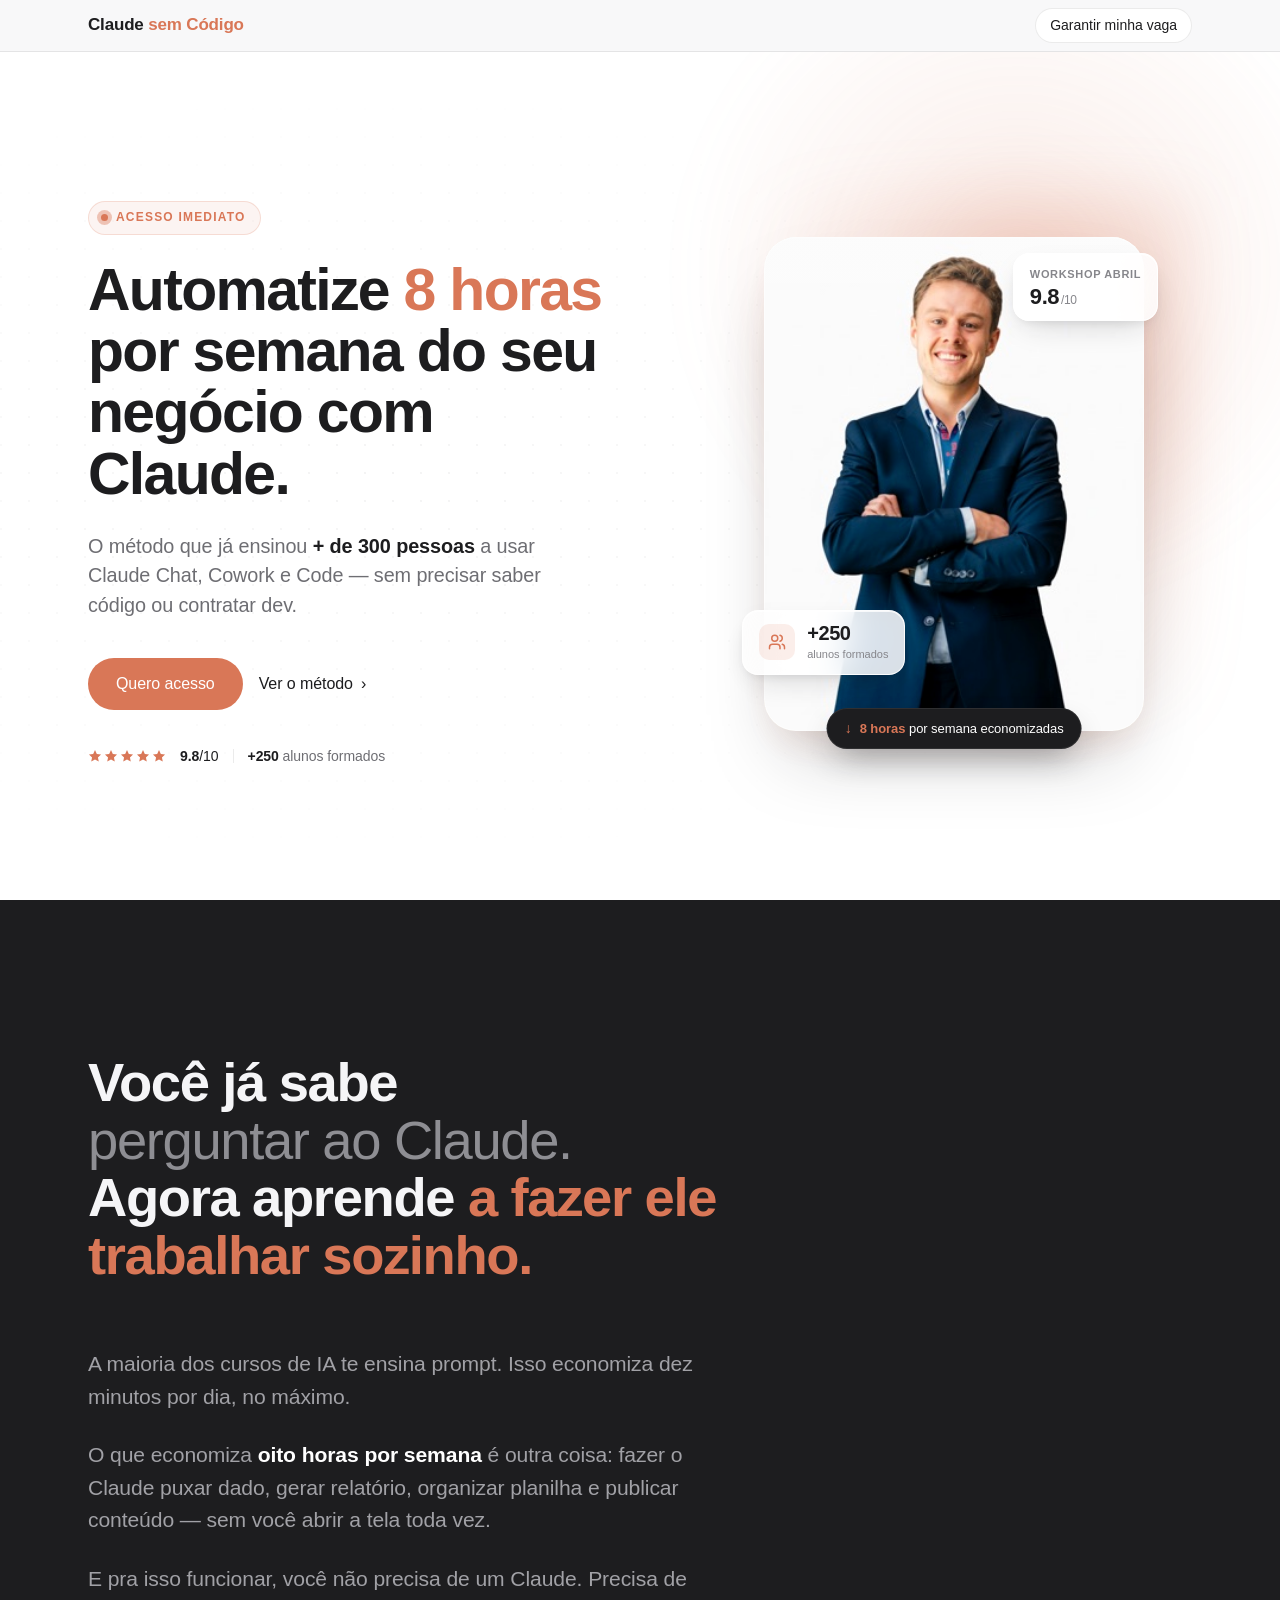
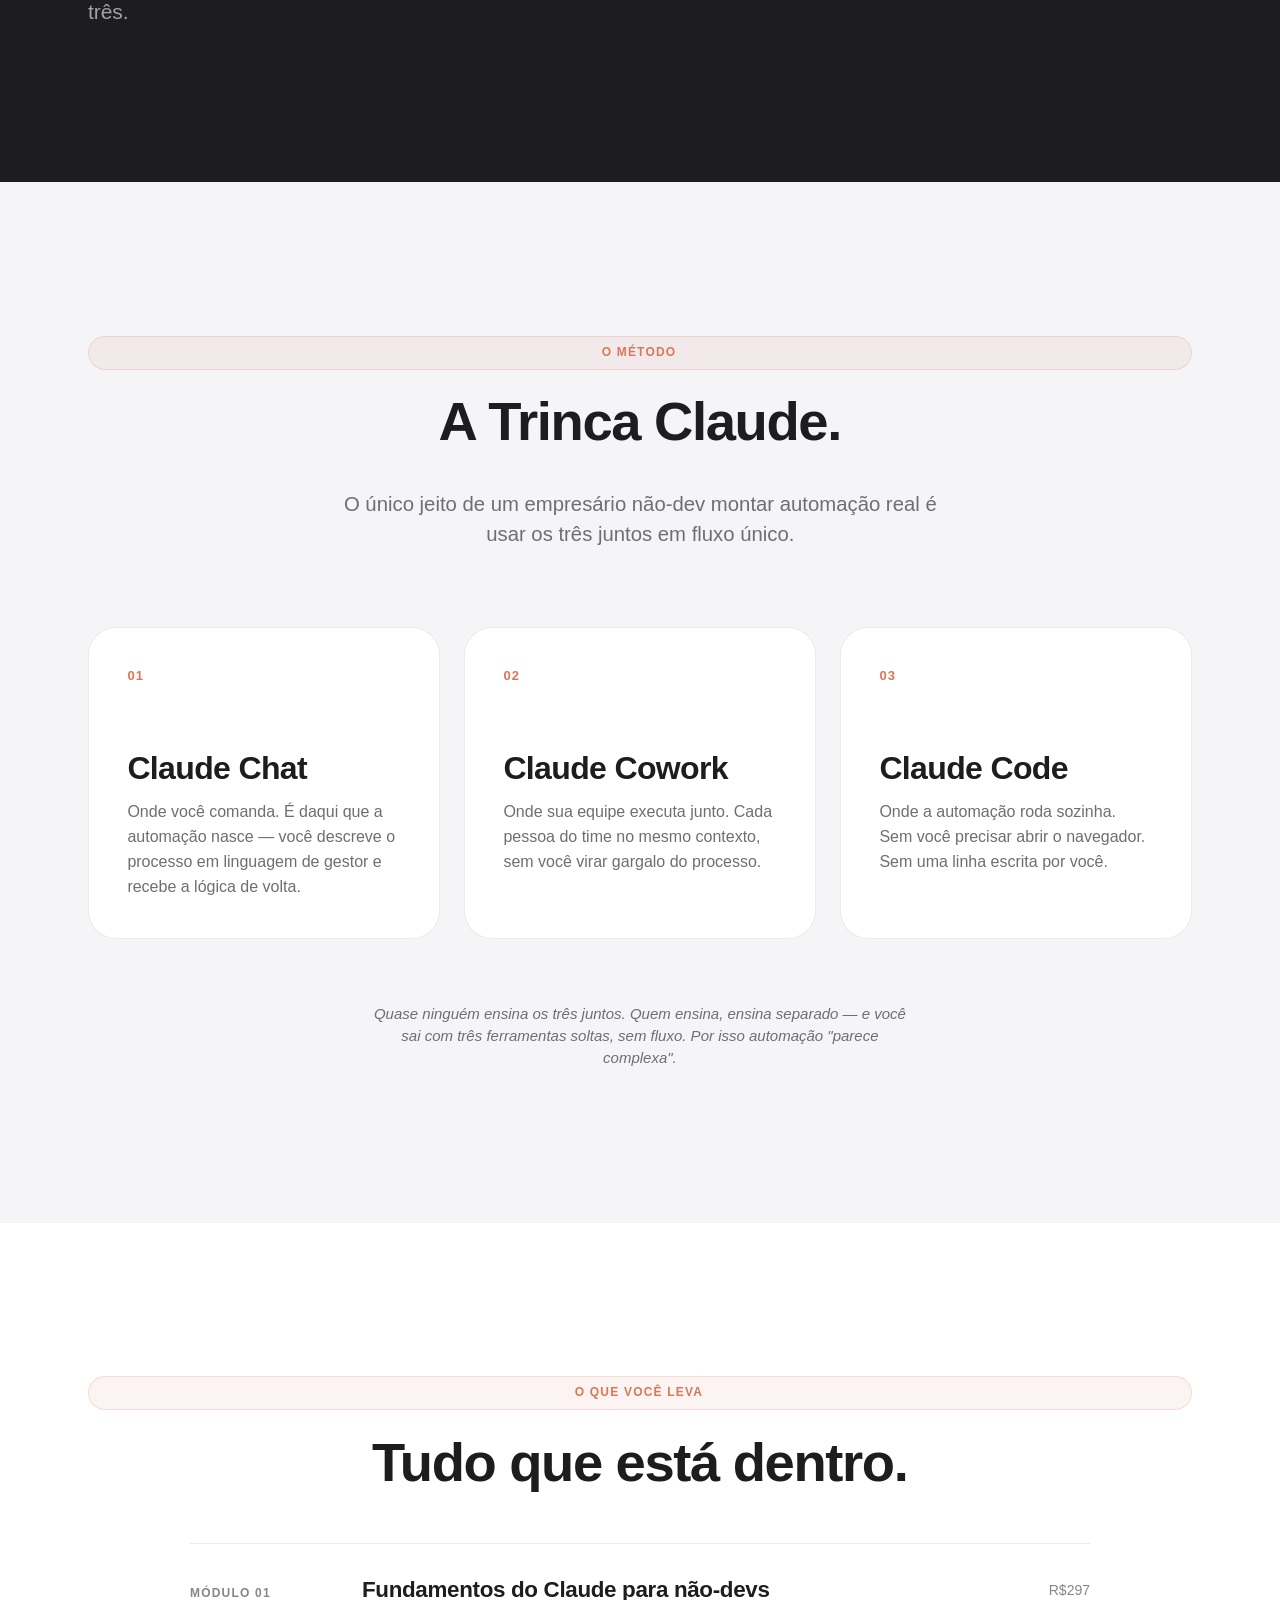
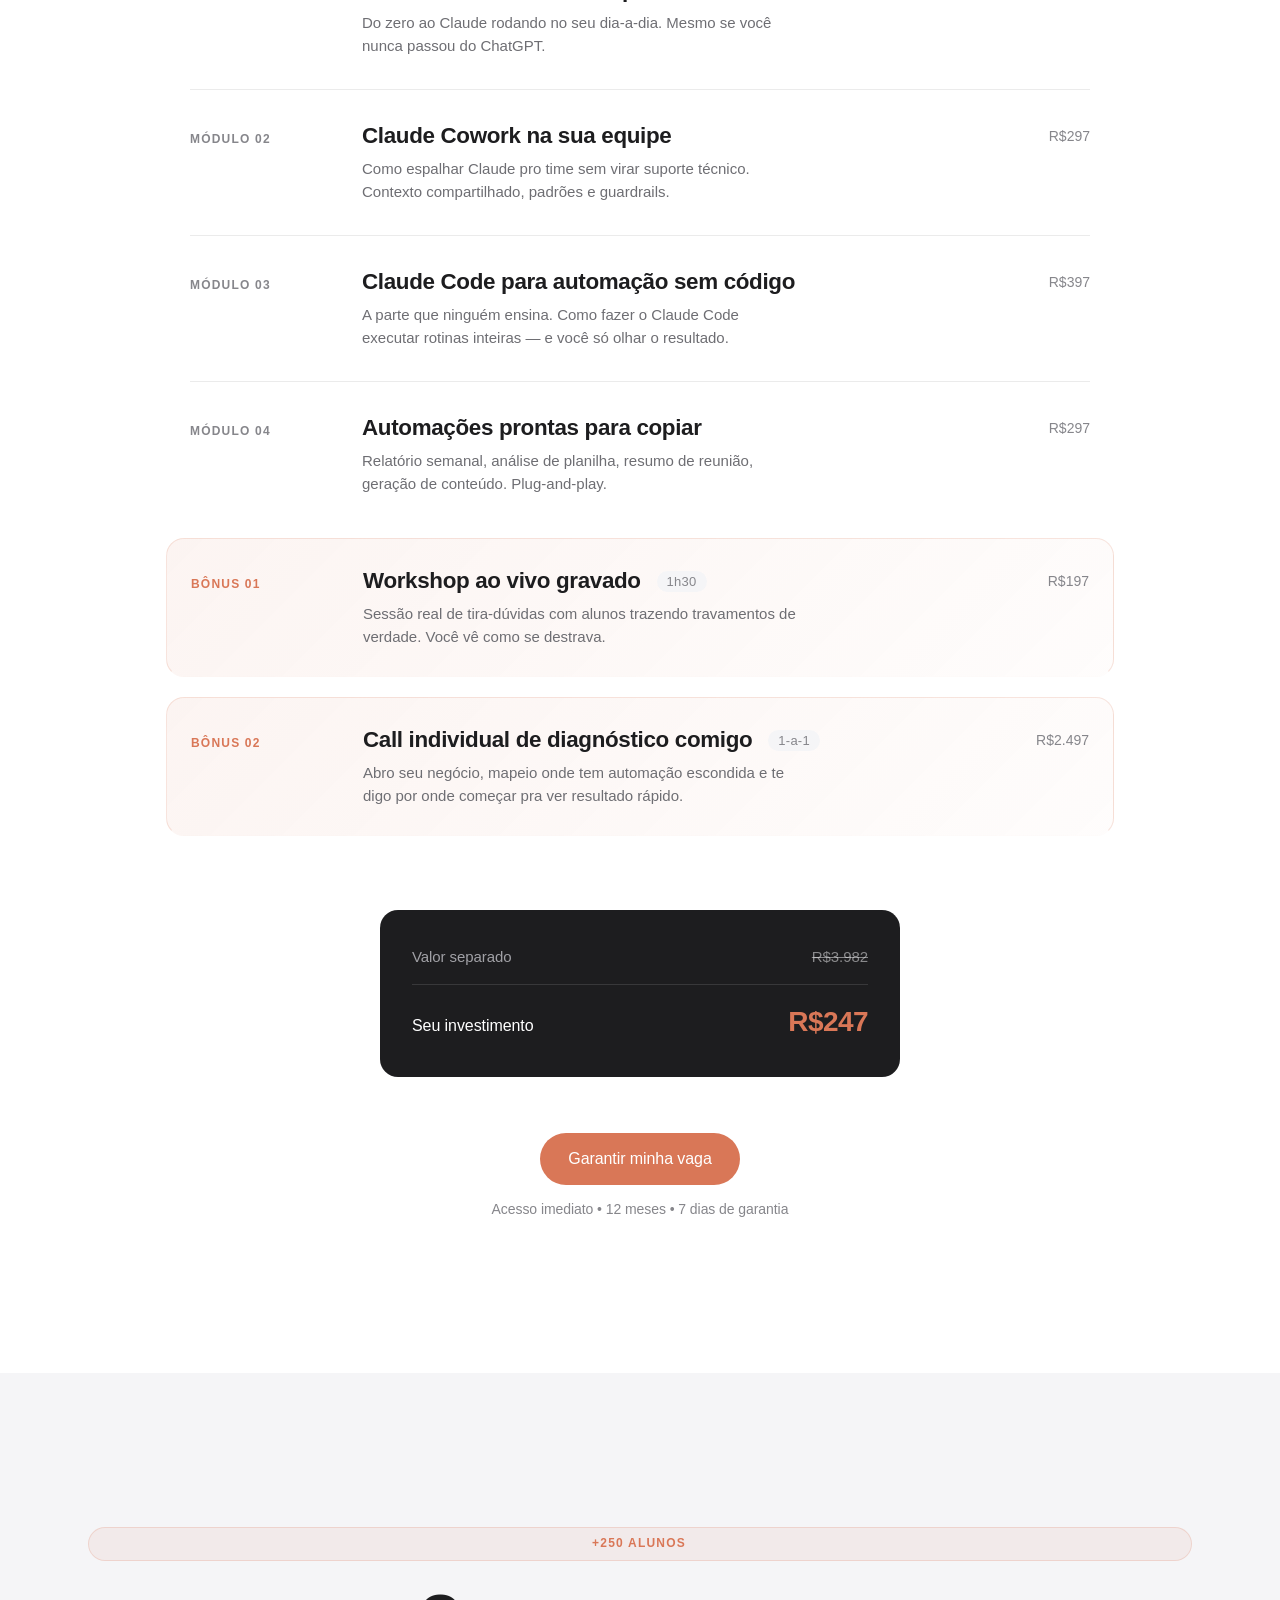
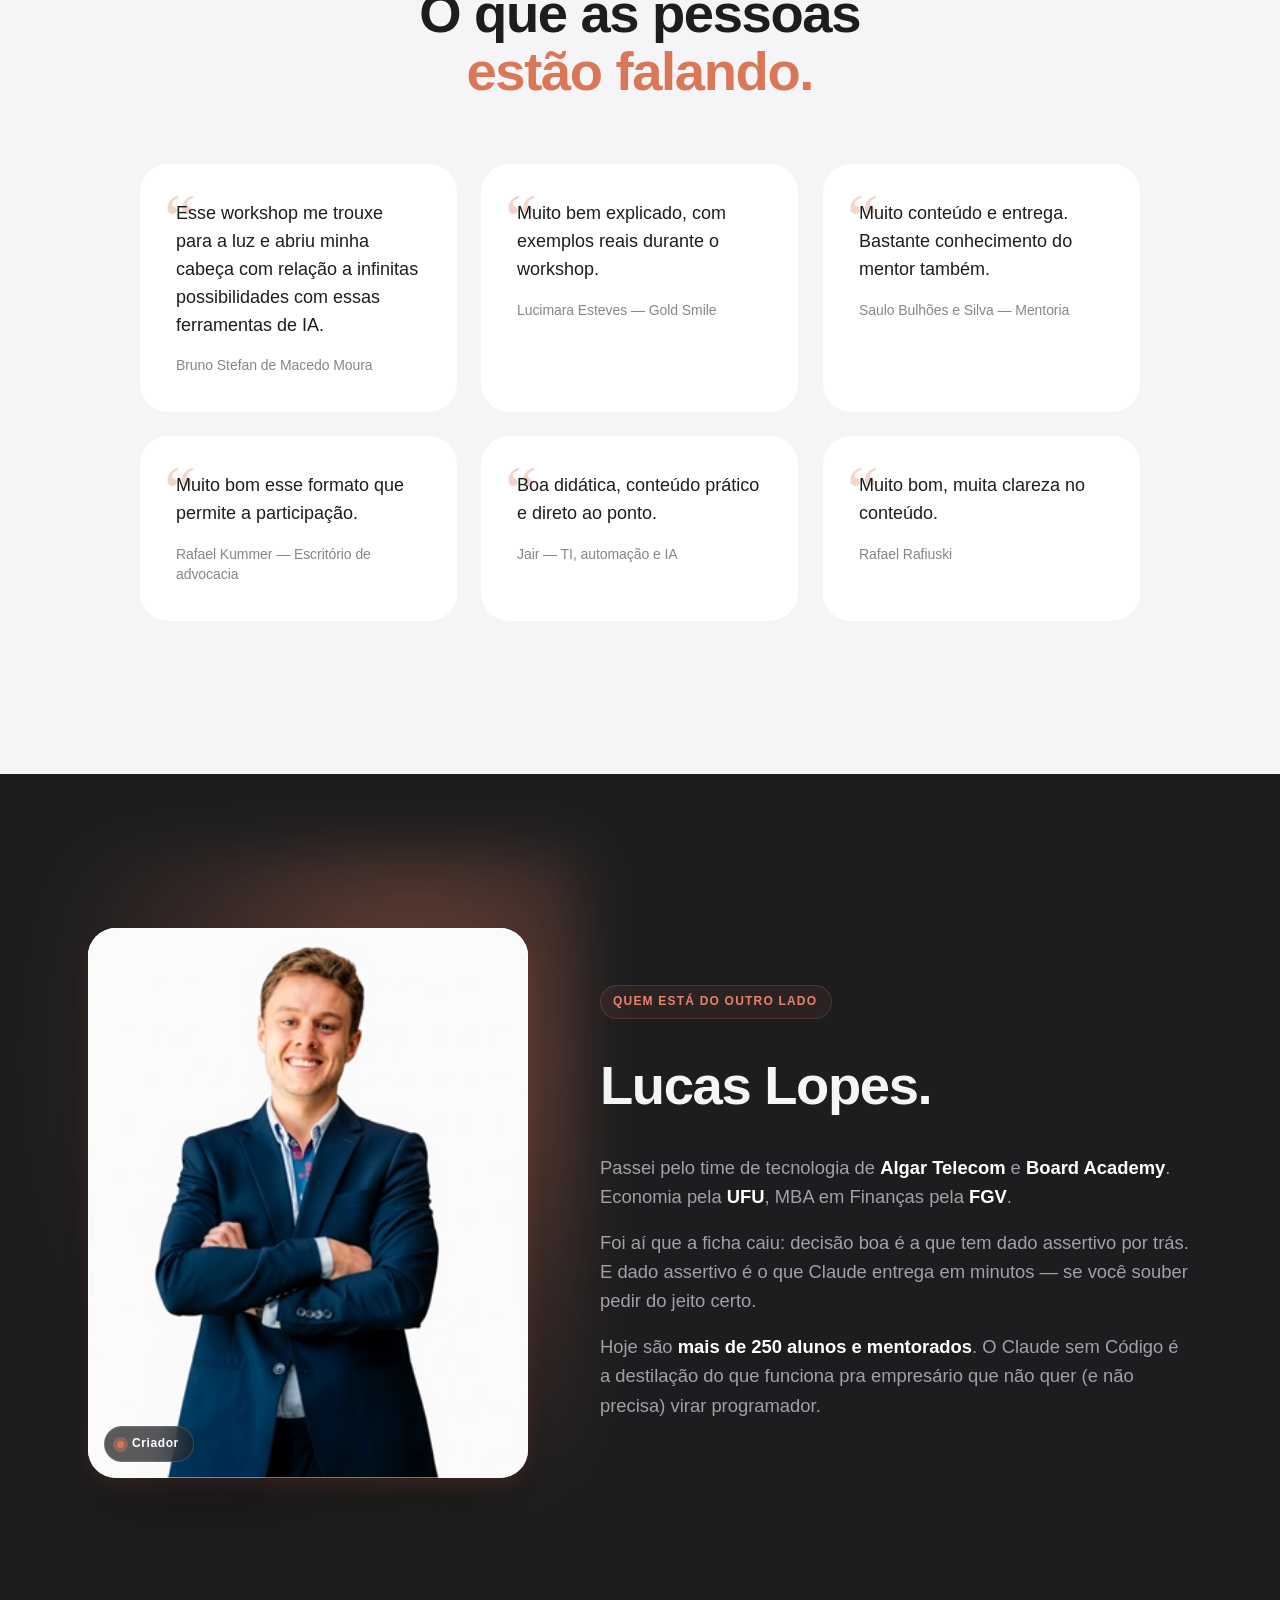
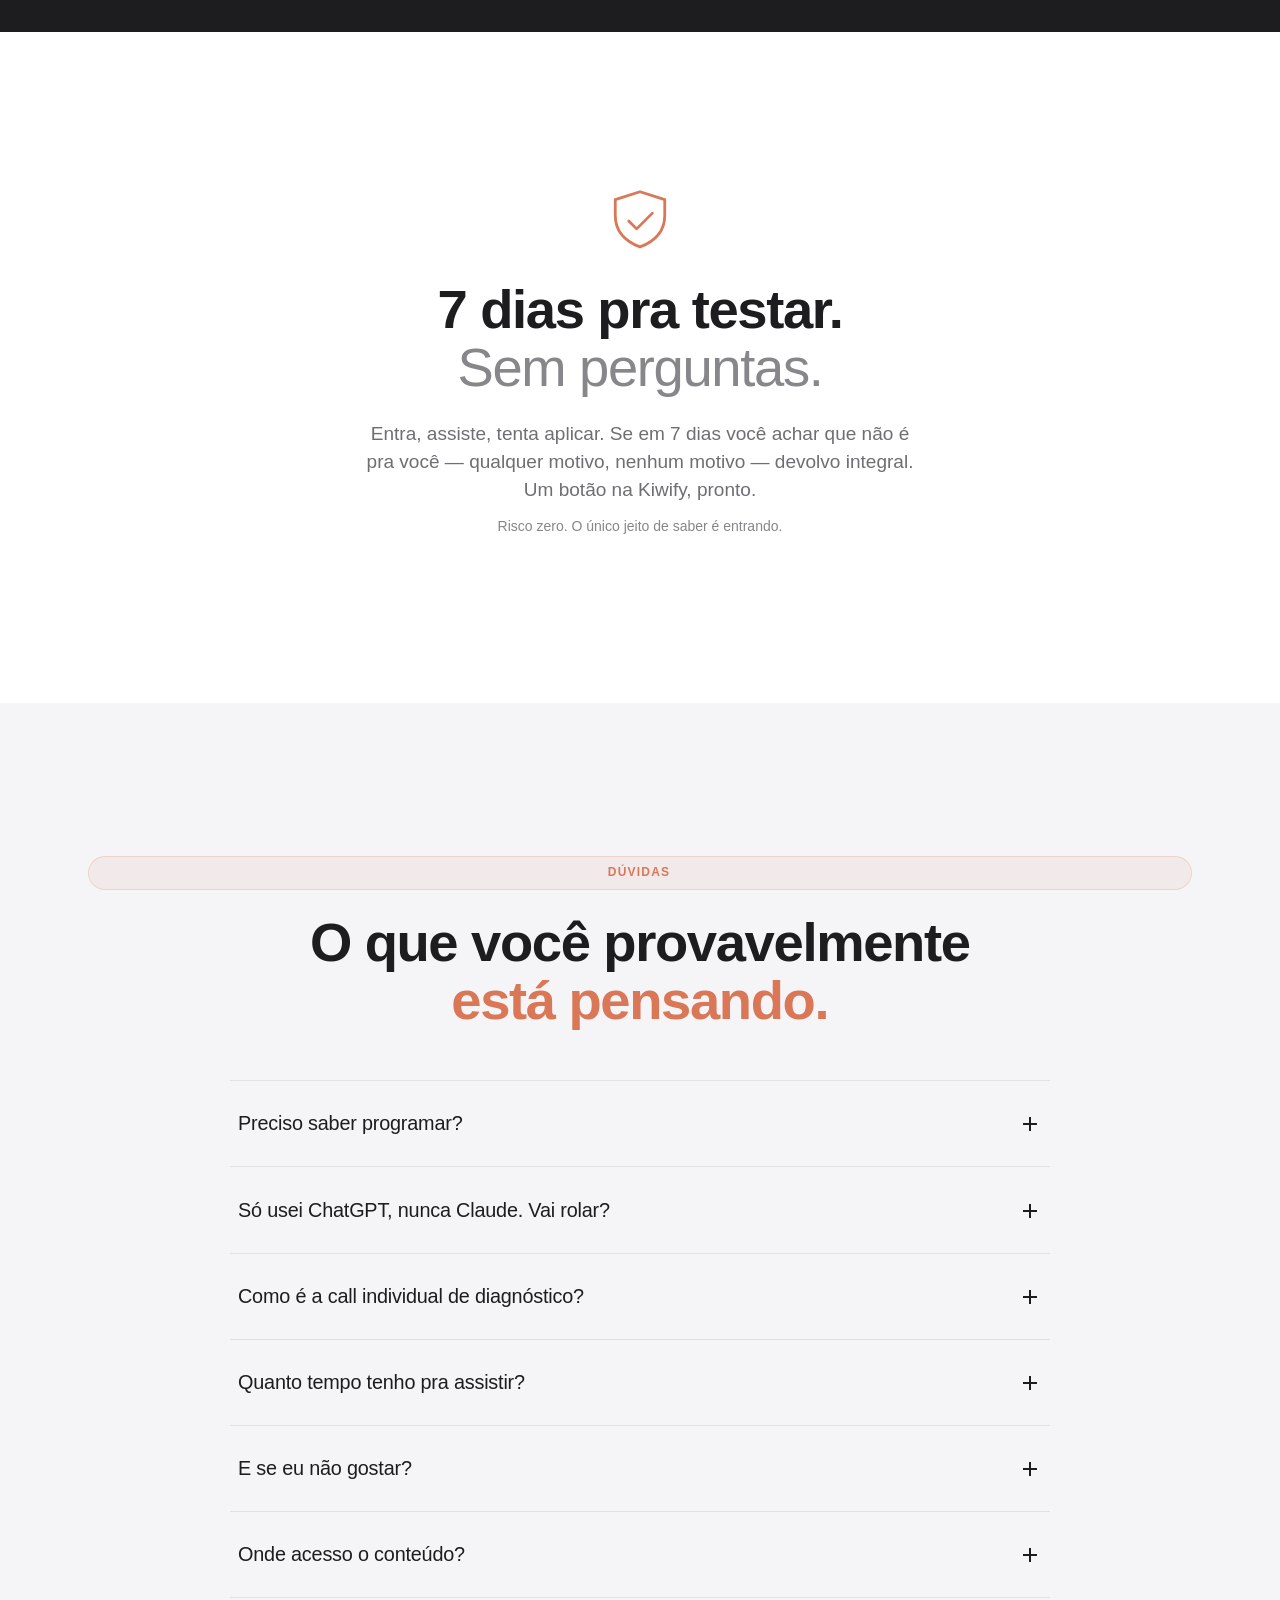
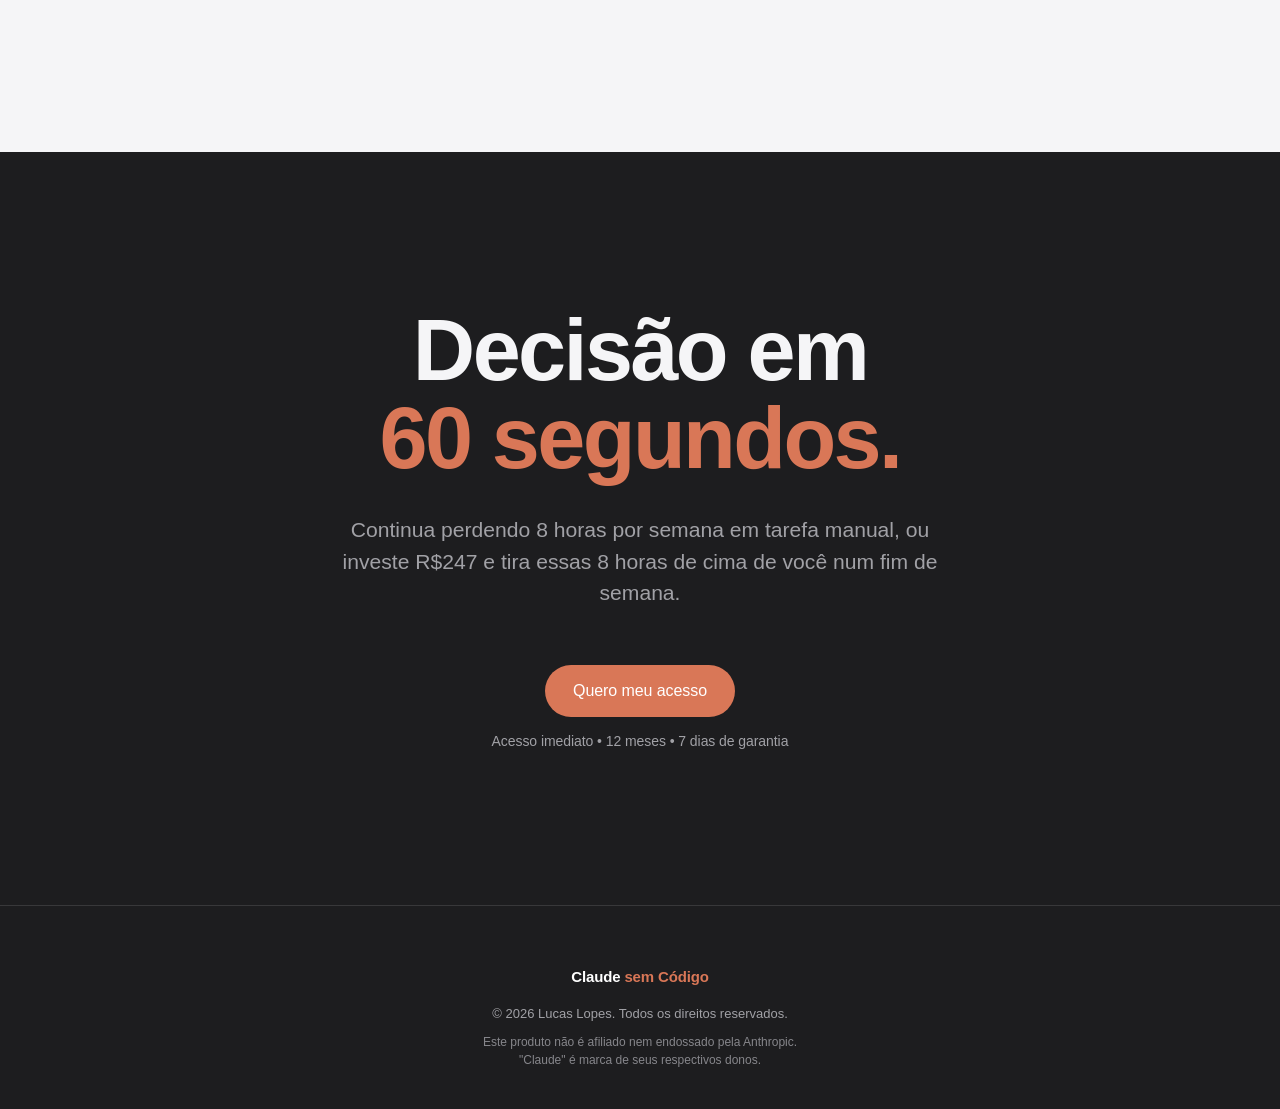
==== commit ffdd0805: "Update social proof: 120 → 300 pessoas Co-Authored-By: Claude Opus 4.6 (1M context) <noreply@anthrop" ====
--- a/index.html
+++ b/index.html
@@ -292,7 +292,7 @@
       </h1>
 
       <p class="hero-sub reveal">
-        O método que já ensinou <strong>+ de 120 pessoas</strong> a usar Claude Chat, Cowork e Code — sem precisar saber código ou contratar dev.
+        O método que já ensinou <strong>+ de 300 pessoas</strong> a usar Claude Chat, Cowork e Code — sem precisar saber código ou contratar dev.
       </p>
 
       <div class="hero-actions reveal">
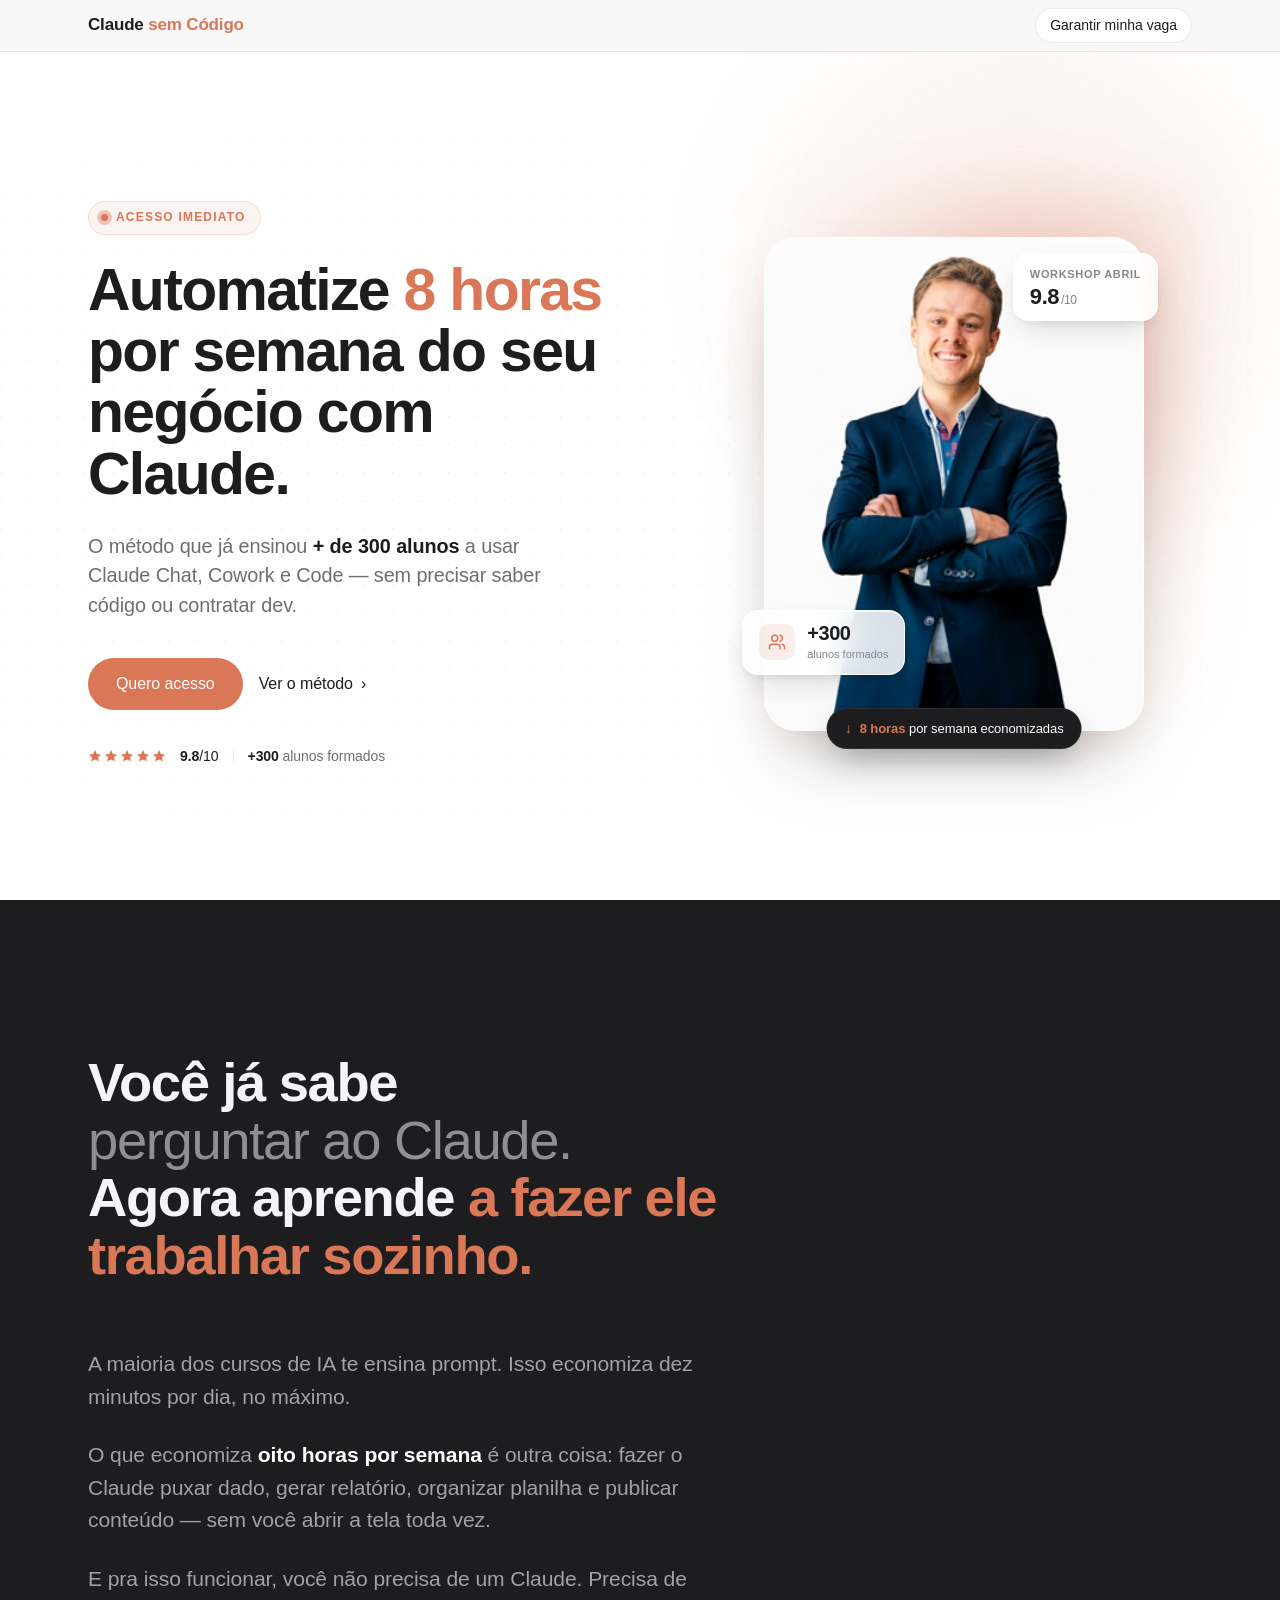
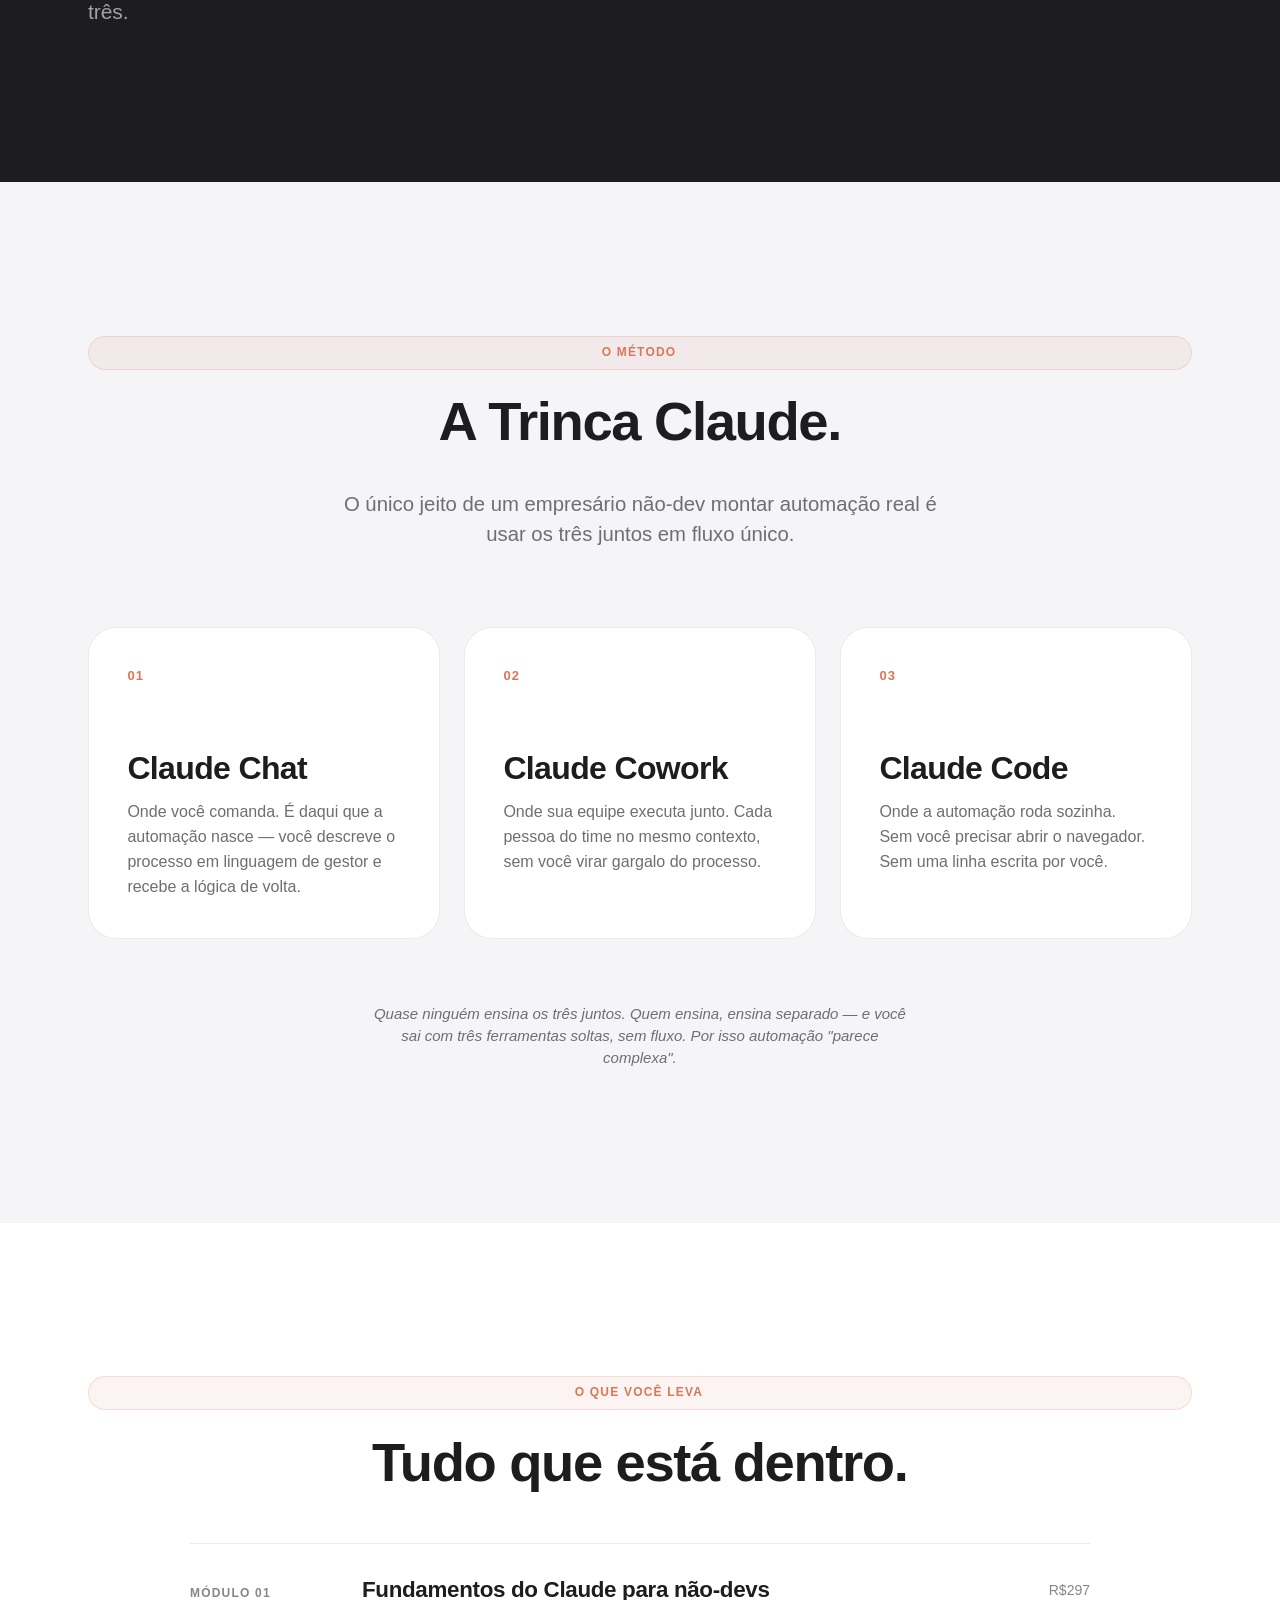
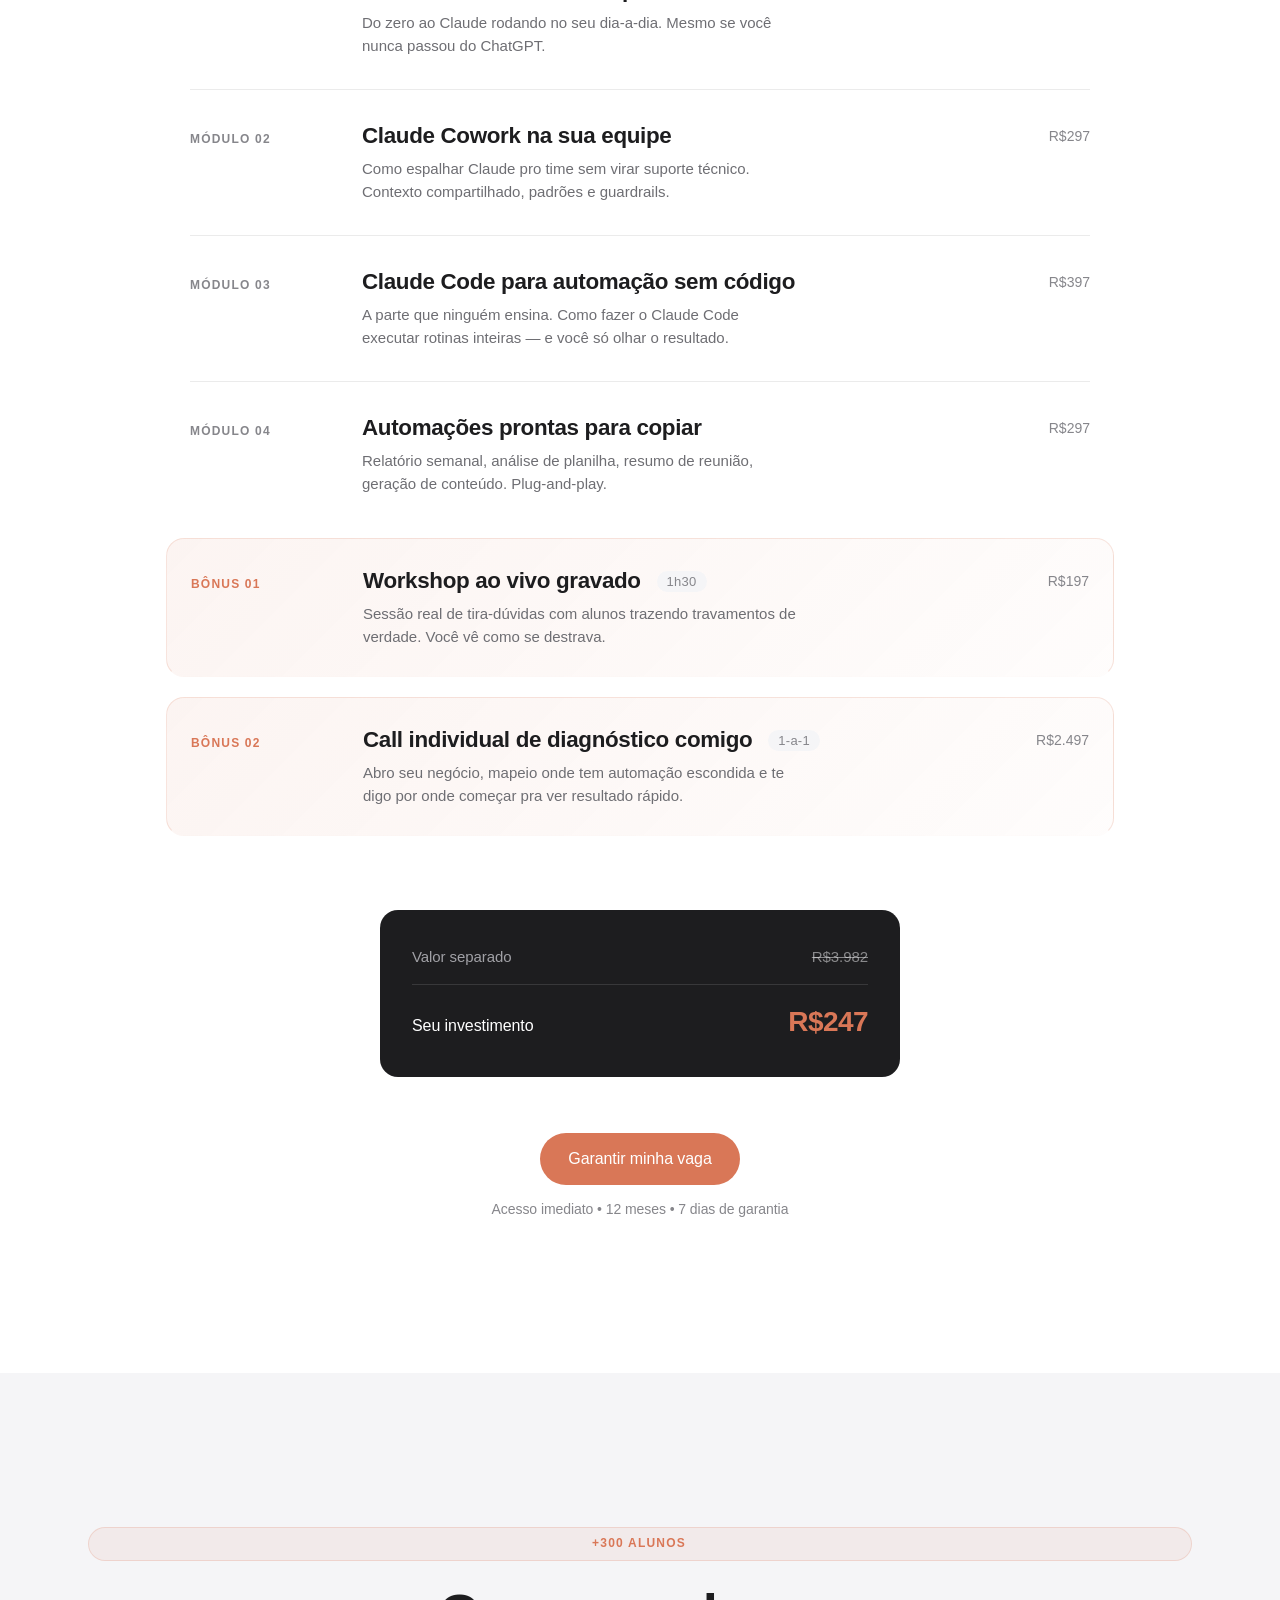
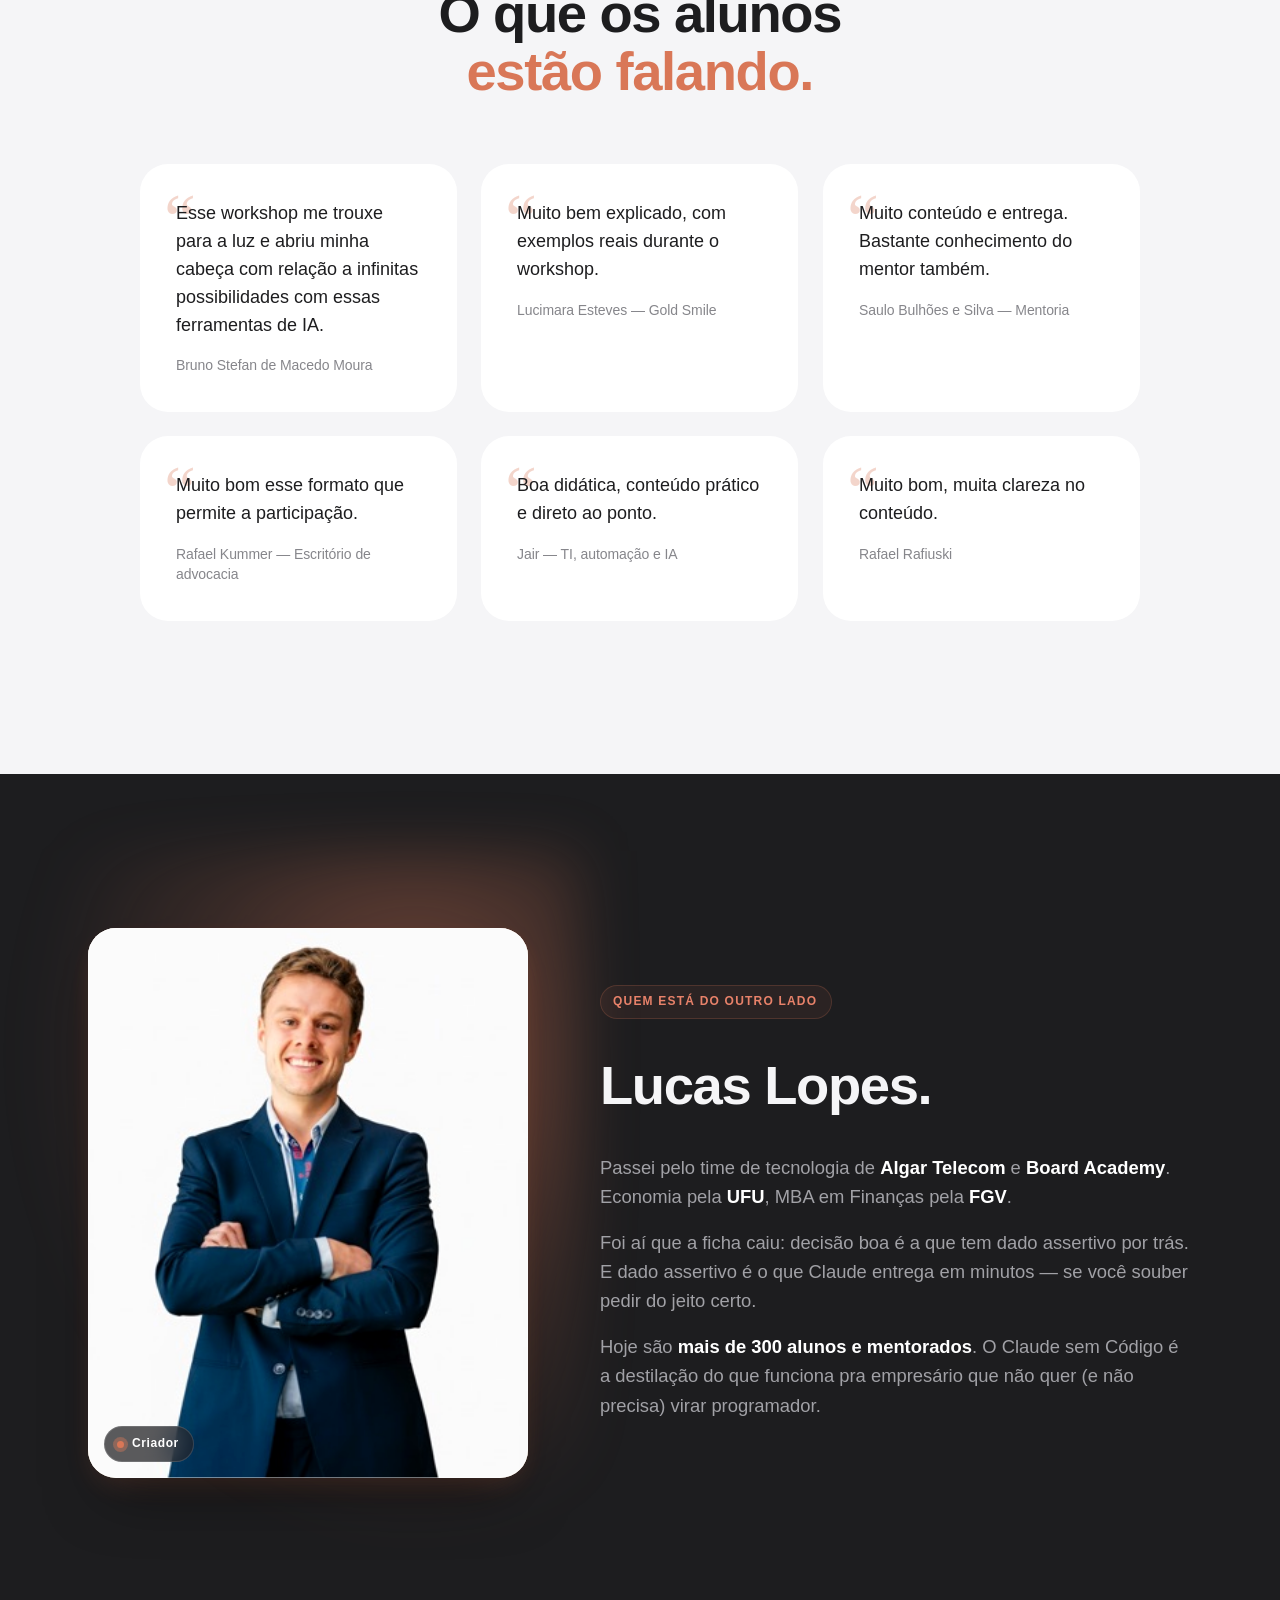
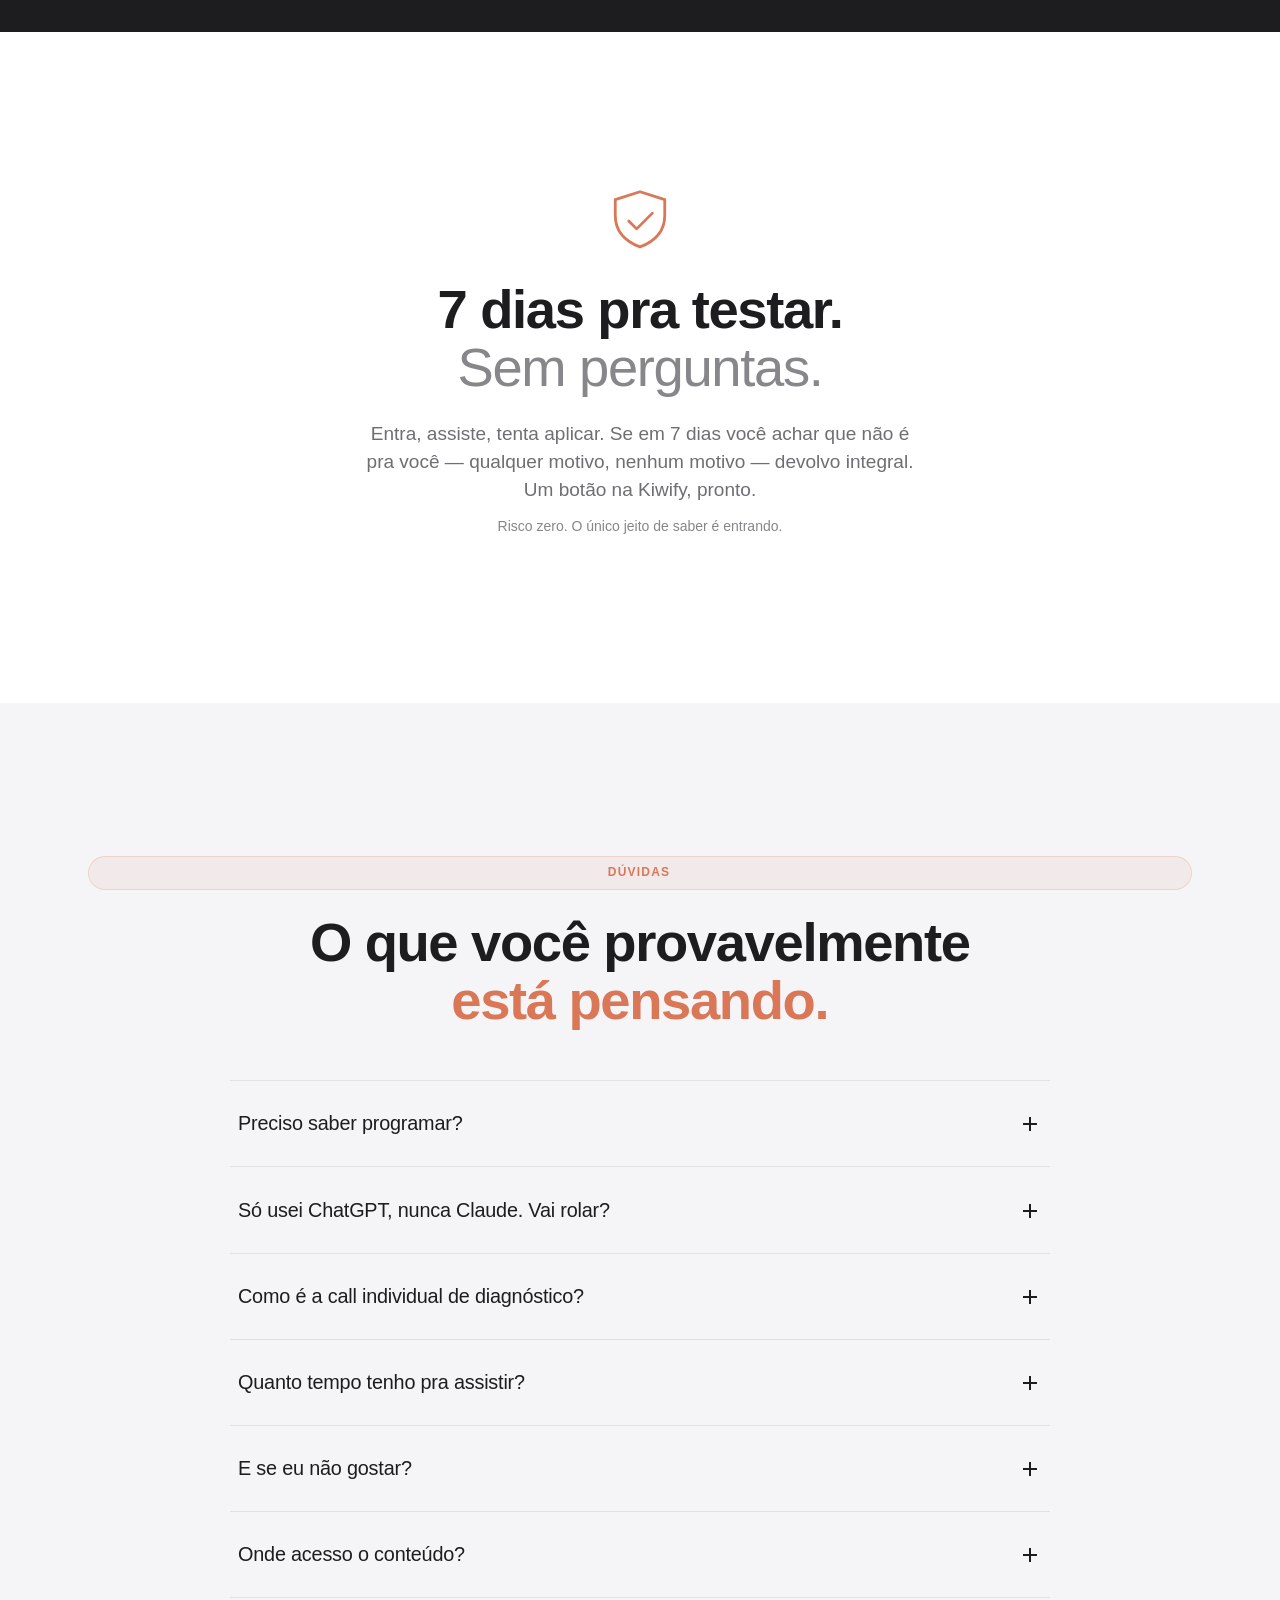
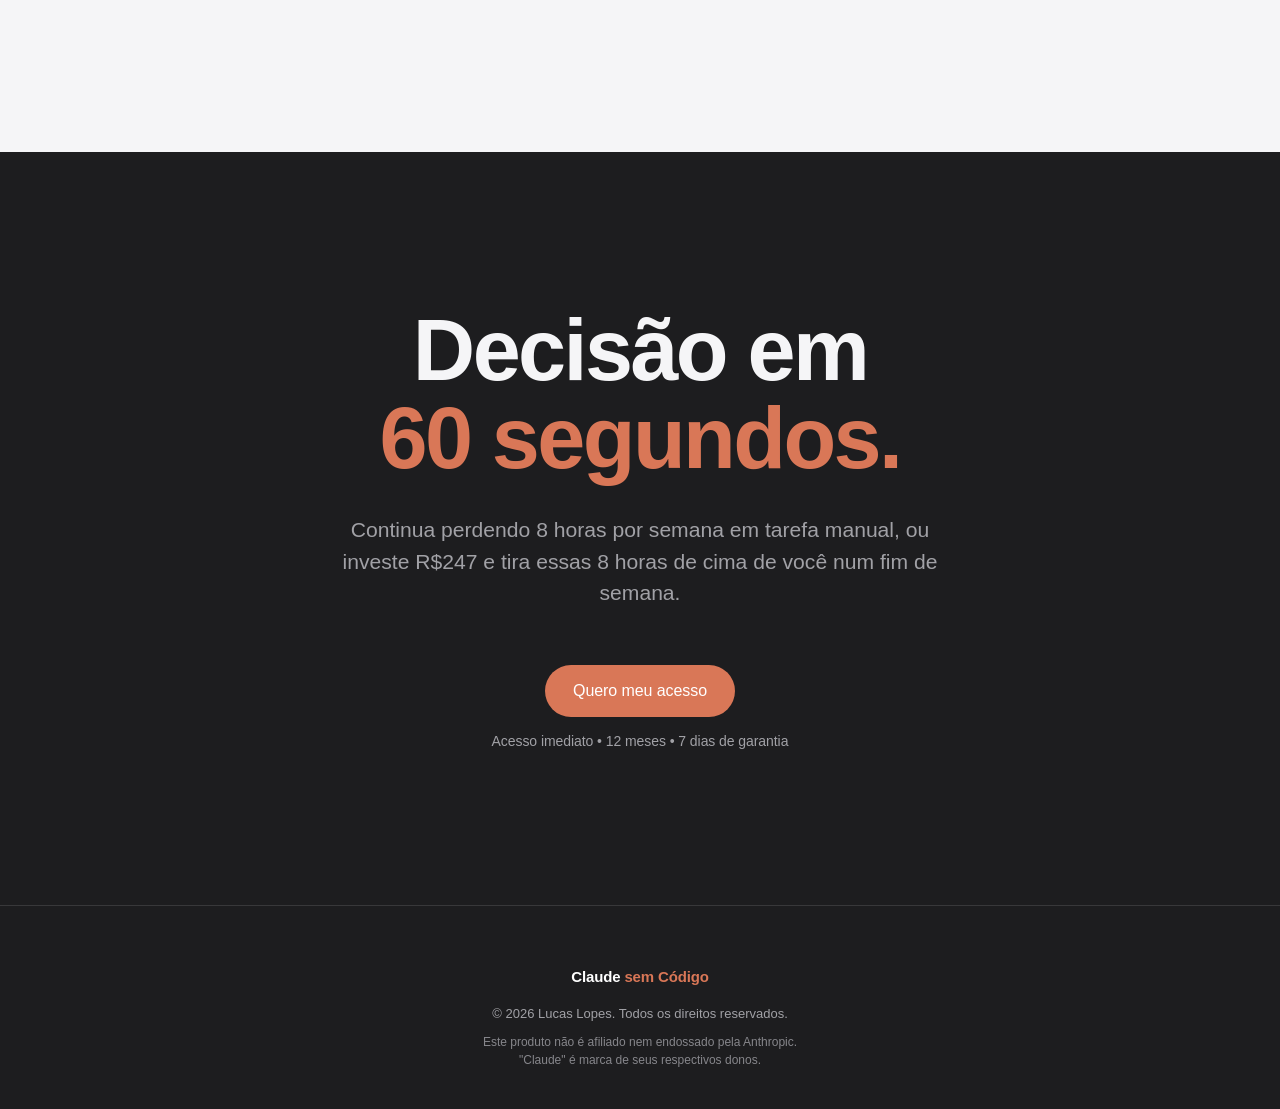
==== commit 3a1c9724: "Update social proof: 250 → 300 alunos, pessoas → alunos Co-Authored-By: Claude Opus 4.6 (1M context)" ====
--- a/index.html
+++ b/index.html
@@ -292,7 +292,7 @@
       </h1>
 
       <p class="hero-sub reveal">
-        O método que já ensinou <strong>+ de 300 pessoas</strong> a usar Claude Chat, Cowork e Code — sem precisar saber código ou contratar dev.
+        O método que já ensinou <strong>+ de 300 alunos</strong> a usar Claude Chat, Cowork e Code — sem precisar saber código ou contratar dev.
       </p>
 
       <div class="hero-actions reveal">
@@ -310,7 +310,7 @@
         </div>
         <span class="trust-score"><b>9.8</b>/10</span>
         <span class="trust-sep" aria-hidden="true"></span>
-        <span class="trust-label"><b>+250</b> alunos formados</span>
+        <span class="trust-label"><b>+300</b> alunos formados</span>
       </div>
     </div>
 
@@ -339,7 +339,7 @@
             <svg viewBox="0 0 24 24" width="18" height="18"><path fill="none" stroke="currentColor" stroke-width="2" stroke-linecap="round" stroke-linejoin="round" d="M16 21v-2a4 4 0 0 0-4-4H6a4 4 0 0 0-4 4v2M22 21v-2a4 4 0 0 0-3-3.87M9 3a4 4 0 1 0 0 8 4 4 0 0 0 0-8zM16 3.13a4 4 0 0 1 0 7.75"/></svg>
           </div>
           <div>
-            <span class="badge-value">+250</span>
+            <span class="badge-value">+300</span>
             <span class="badge-kicker">alunos formados</span>
           </div>
         </div>
@@ -480,8 +480,8 @@
 <!-- ========== PROVA ========== -->
 <section class="sec sec-soft" id="prova">
   <div class="sec-inner">
-    <span class="eyebrow center reveal">+250 alunos</span>
-    <h2 class="h2 center reveal">O que as pessoas <em>estão falando.</em></h2>
+    <span class="eyebrow center reveal">+300 alunos</span>
+    <h2 class="h2 center reveal">O que os alunos <em>estão falando.</em></h2>
 
     <div class="quotes">
       <figure class="quote reveal">
@@ -539,7 +539,7 @@
         <h2 class="h2">Lucas Lopes.</h2>
         <p>Passei pelo time de tecnologia de <strong>Algar Telecom</strong> e <strong>Board Academy</strong>. Economia pela <strong>UFU</strong>, MBA em Finanças pela <strong>FGV</strong>.</p>
         <p>Foi aí que a ficha caiu: decisão boa é a que tem dado assertivo por trás. E dado assertivo é o que Claude entrega em minutos — se você souber pedir do jeito certo.</p>
-        <p>Hoje são <strong>mais de 250 alunos e mentorados</strong>. O Claude sem Código é a destilação do que funciona pra empresário que não quer (e não precisa) virar programador.</p>
+        <p>Hoje são <strong>mais de 300 alunos e mentorados</strong>. O Claude sem Código é a destilação do que funciona pra empresário que não quer (e não precisa) virar programador.</p>
       </div>
     </div>
   </div>
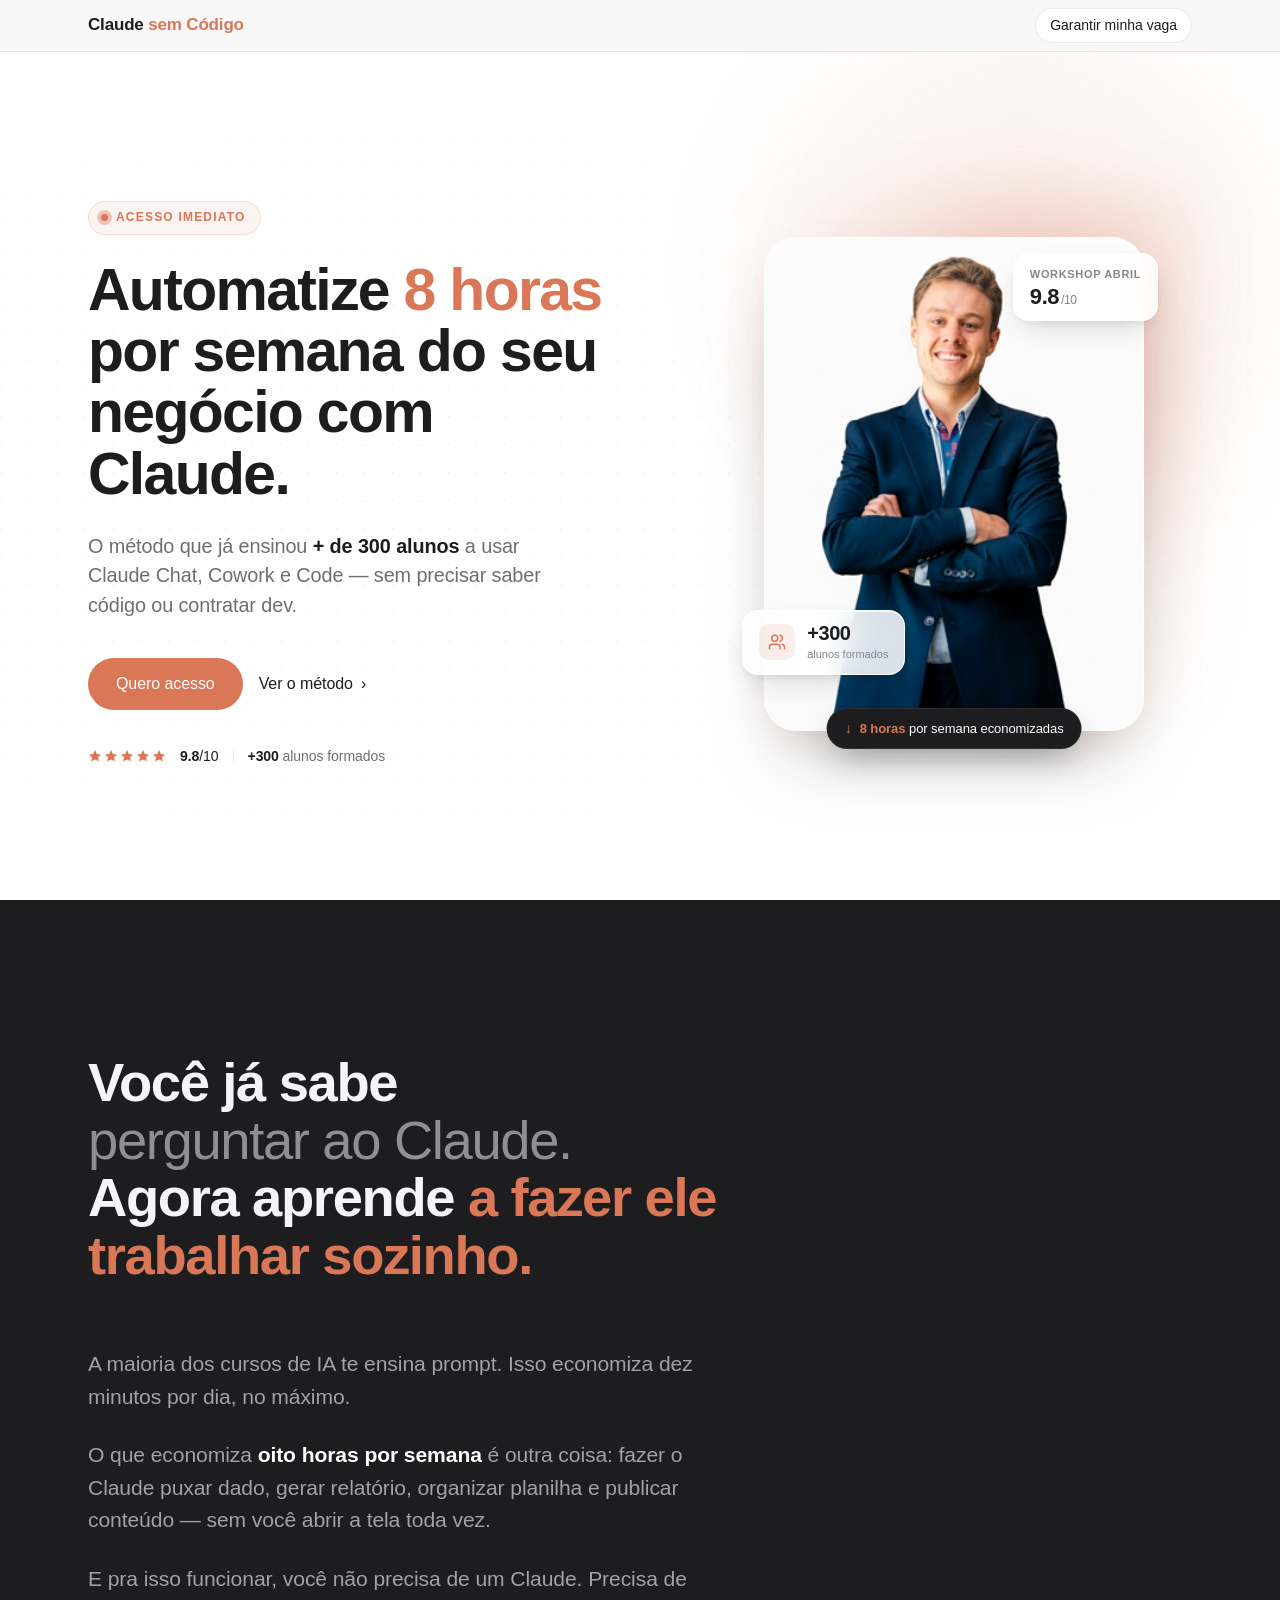
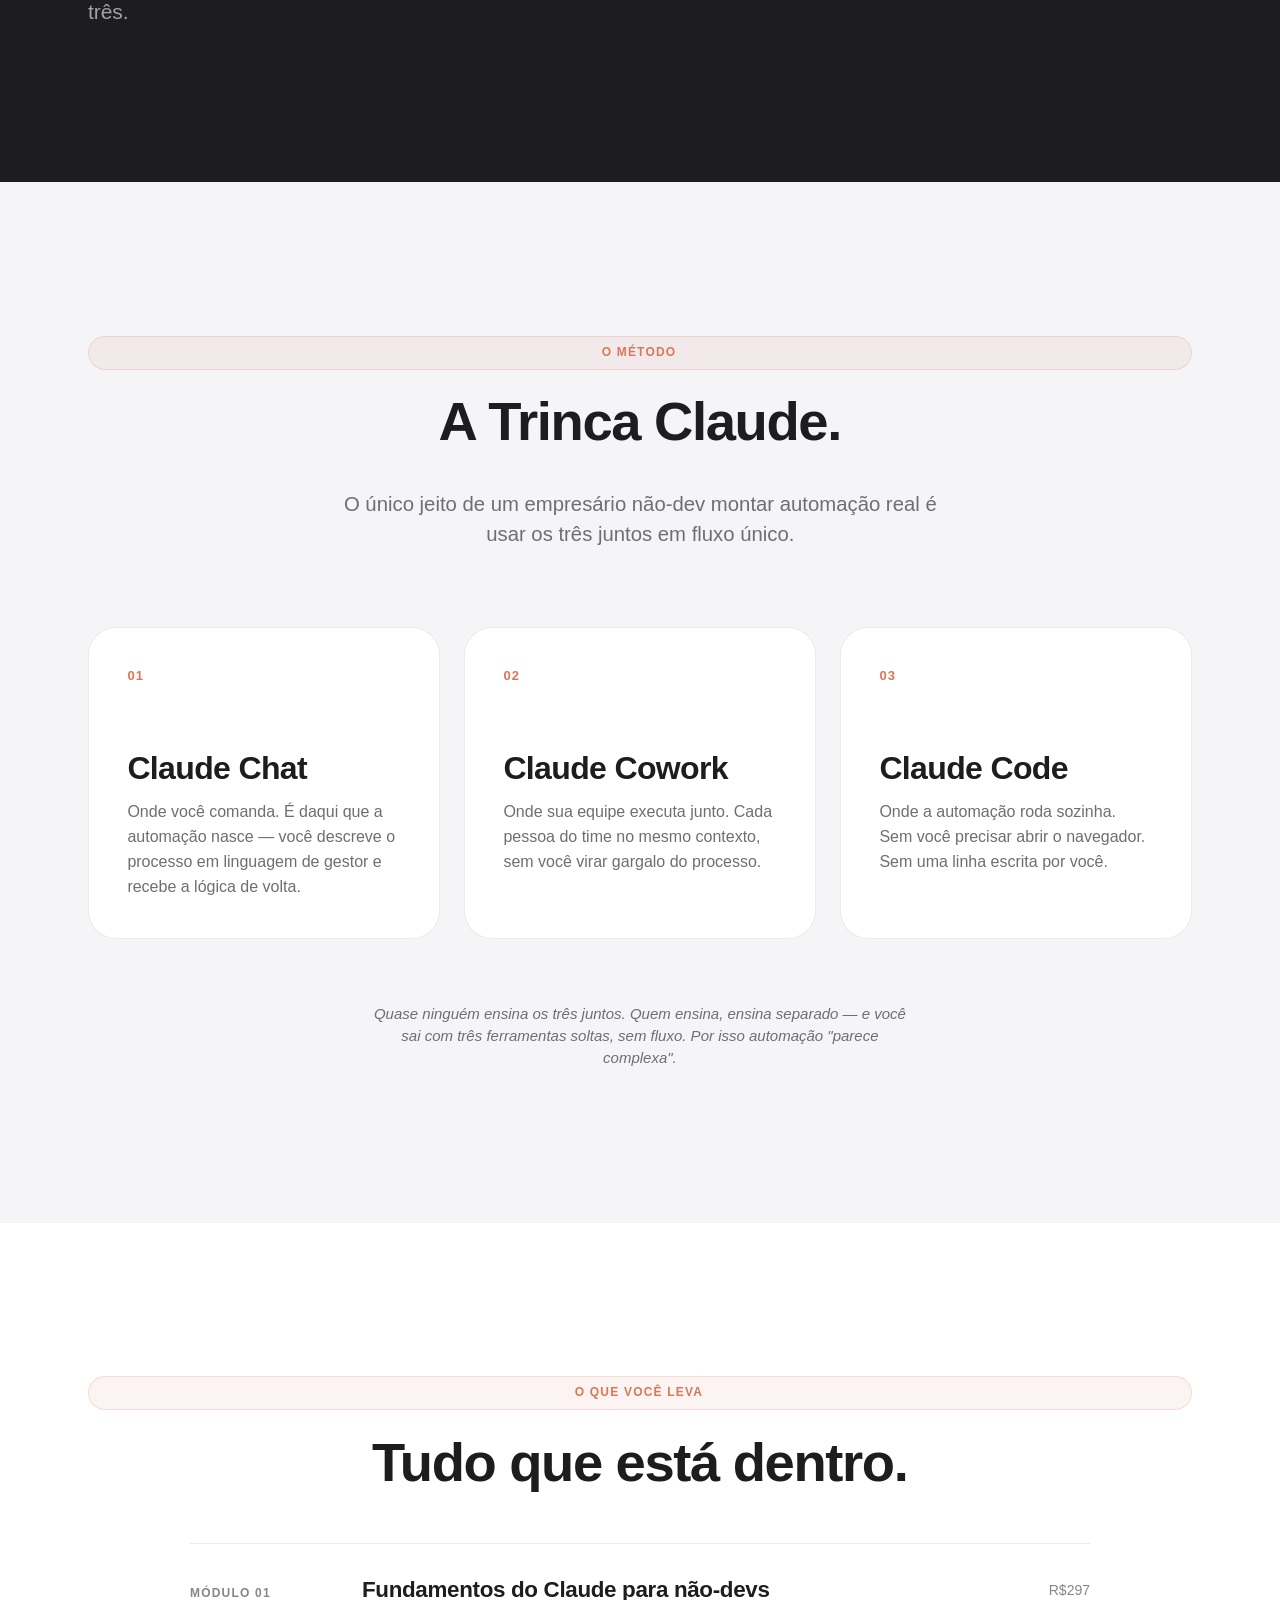
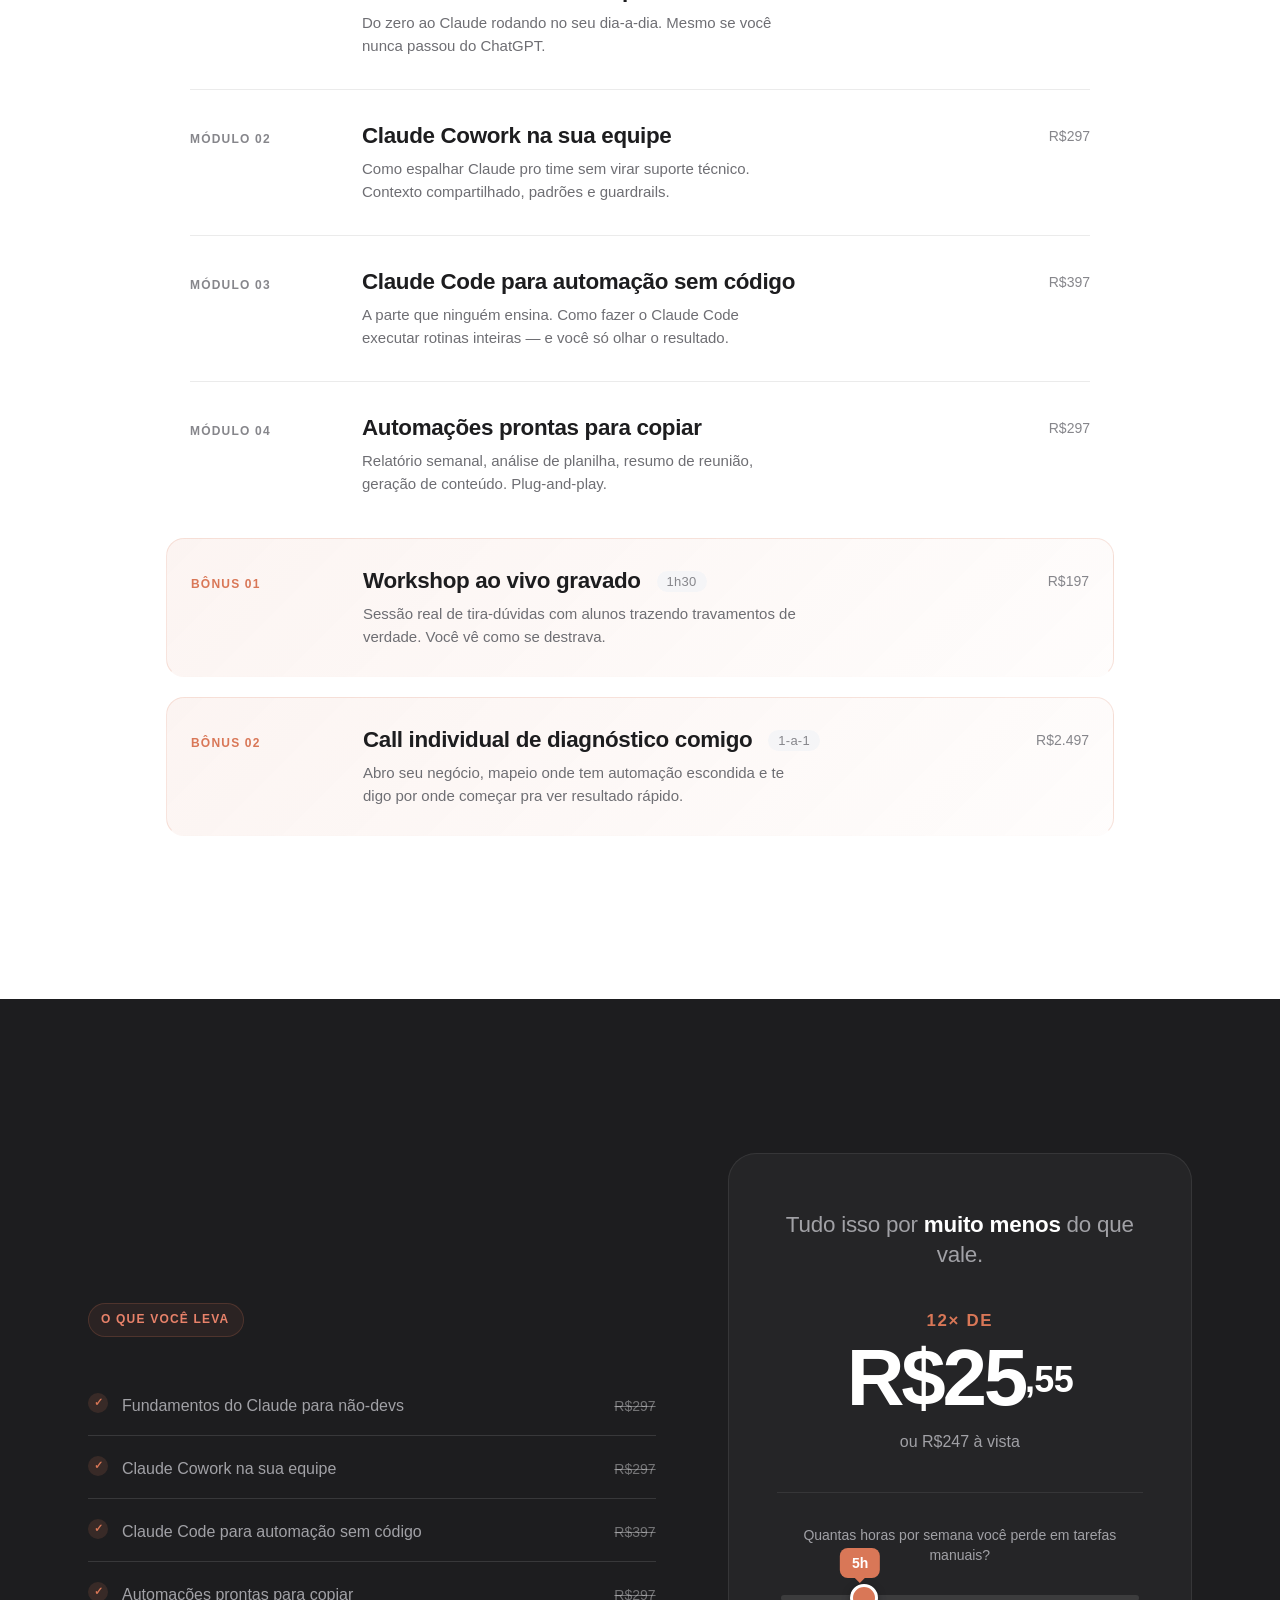
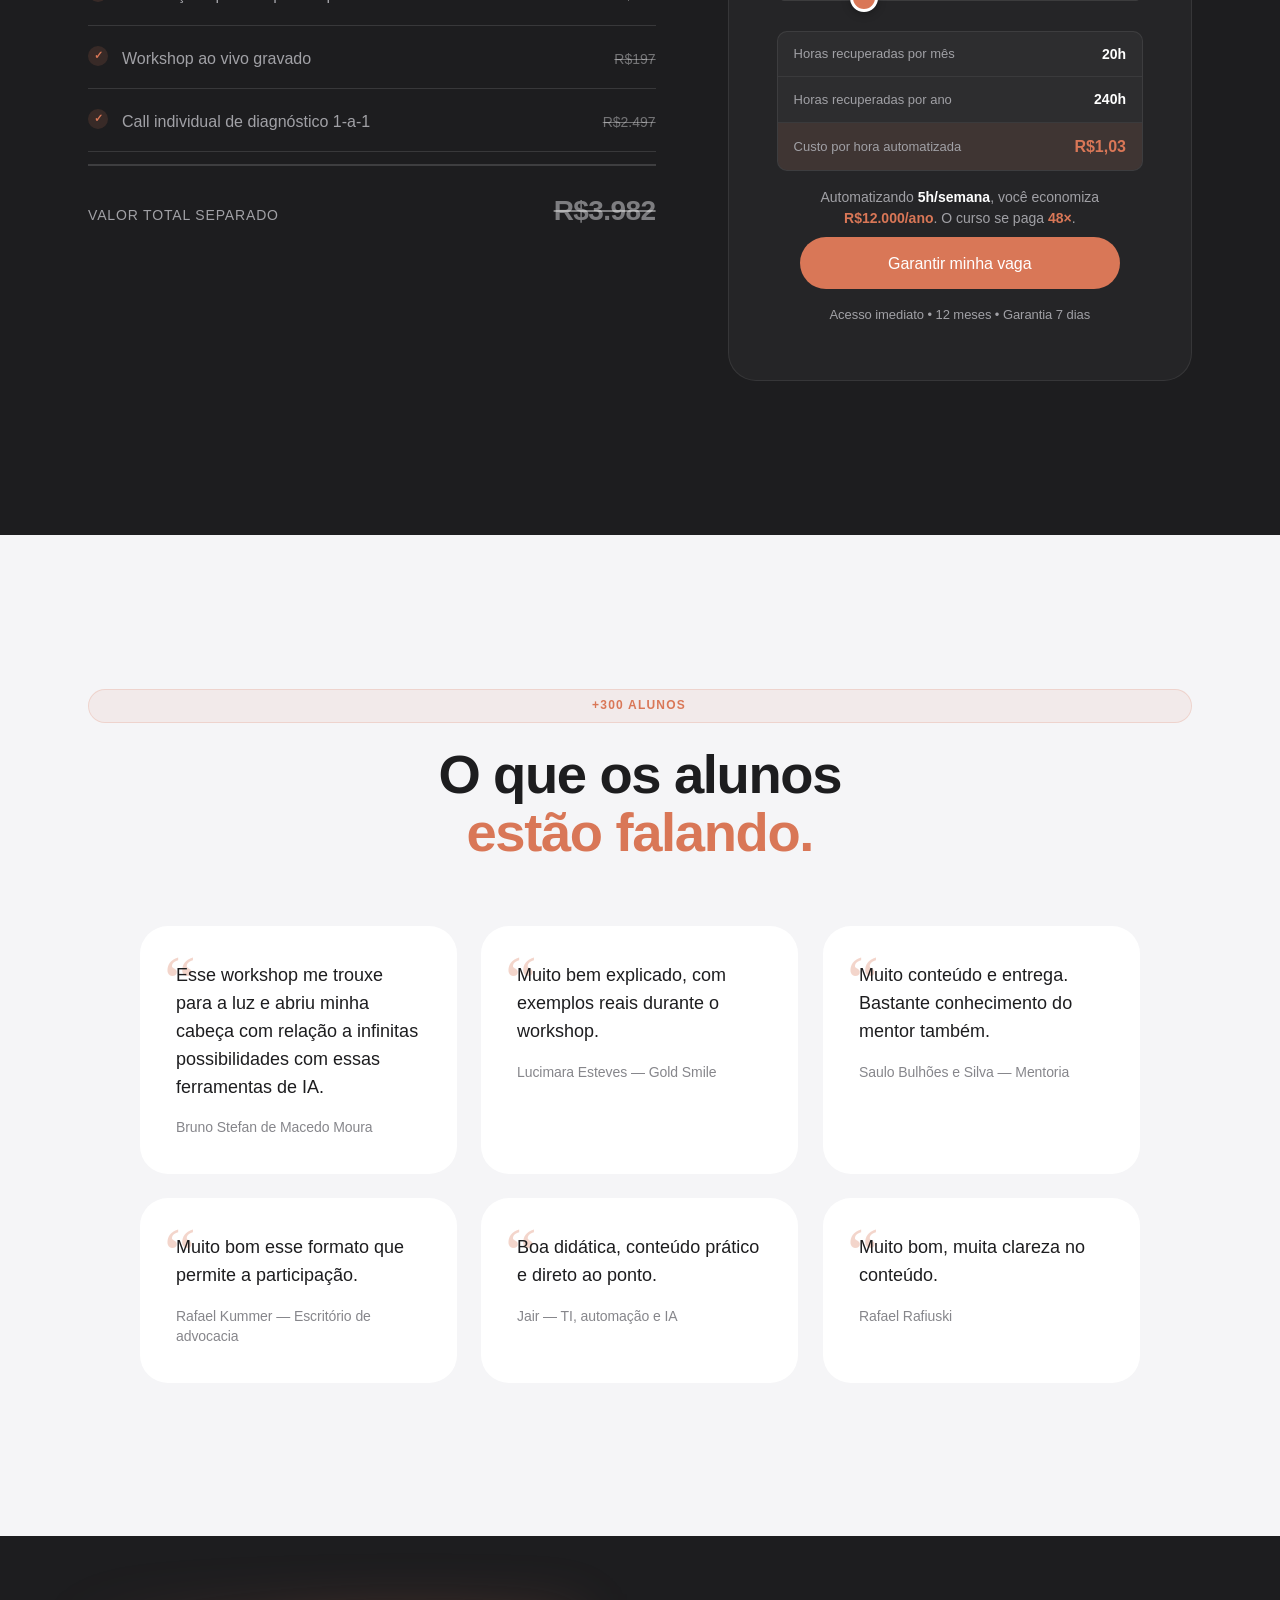
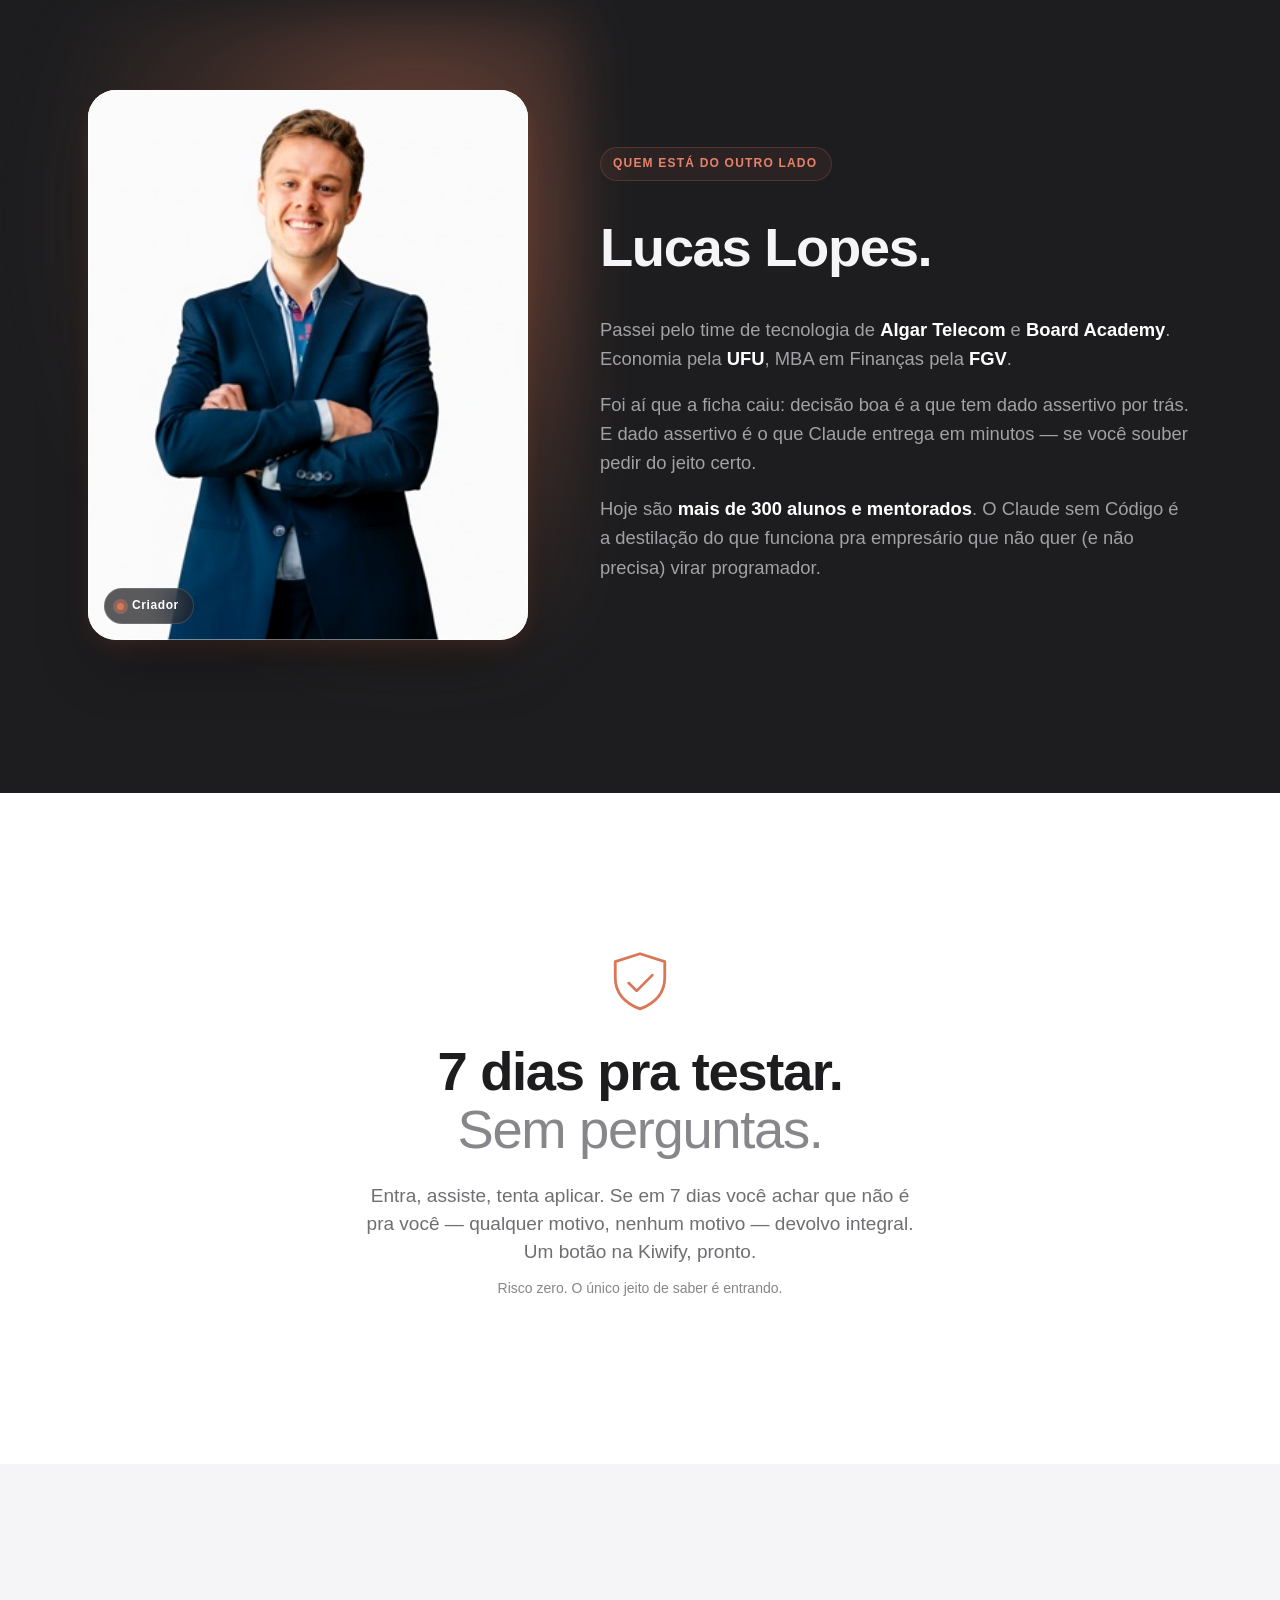
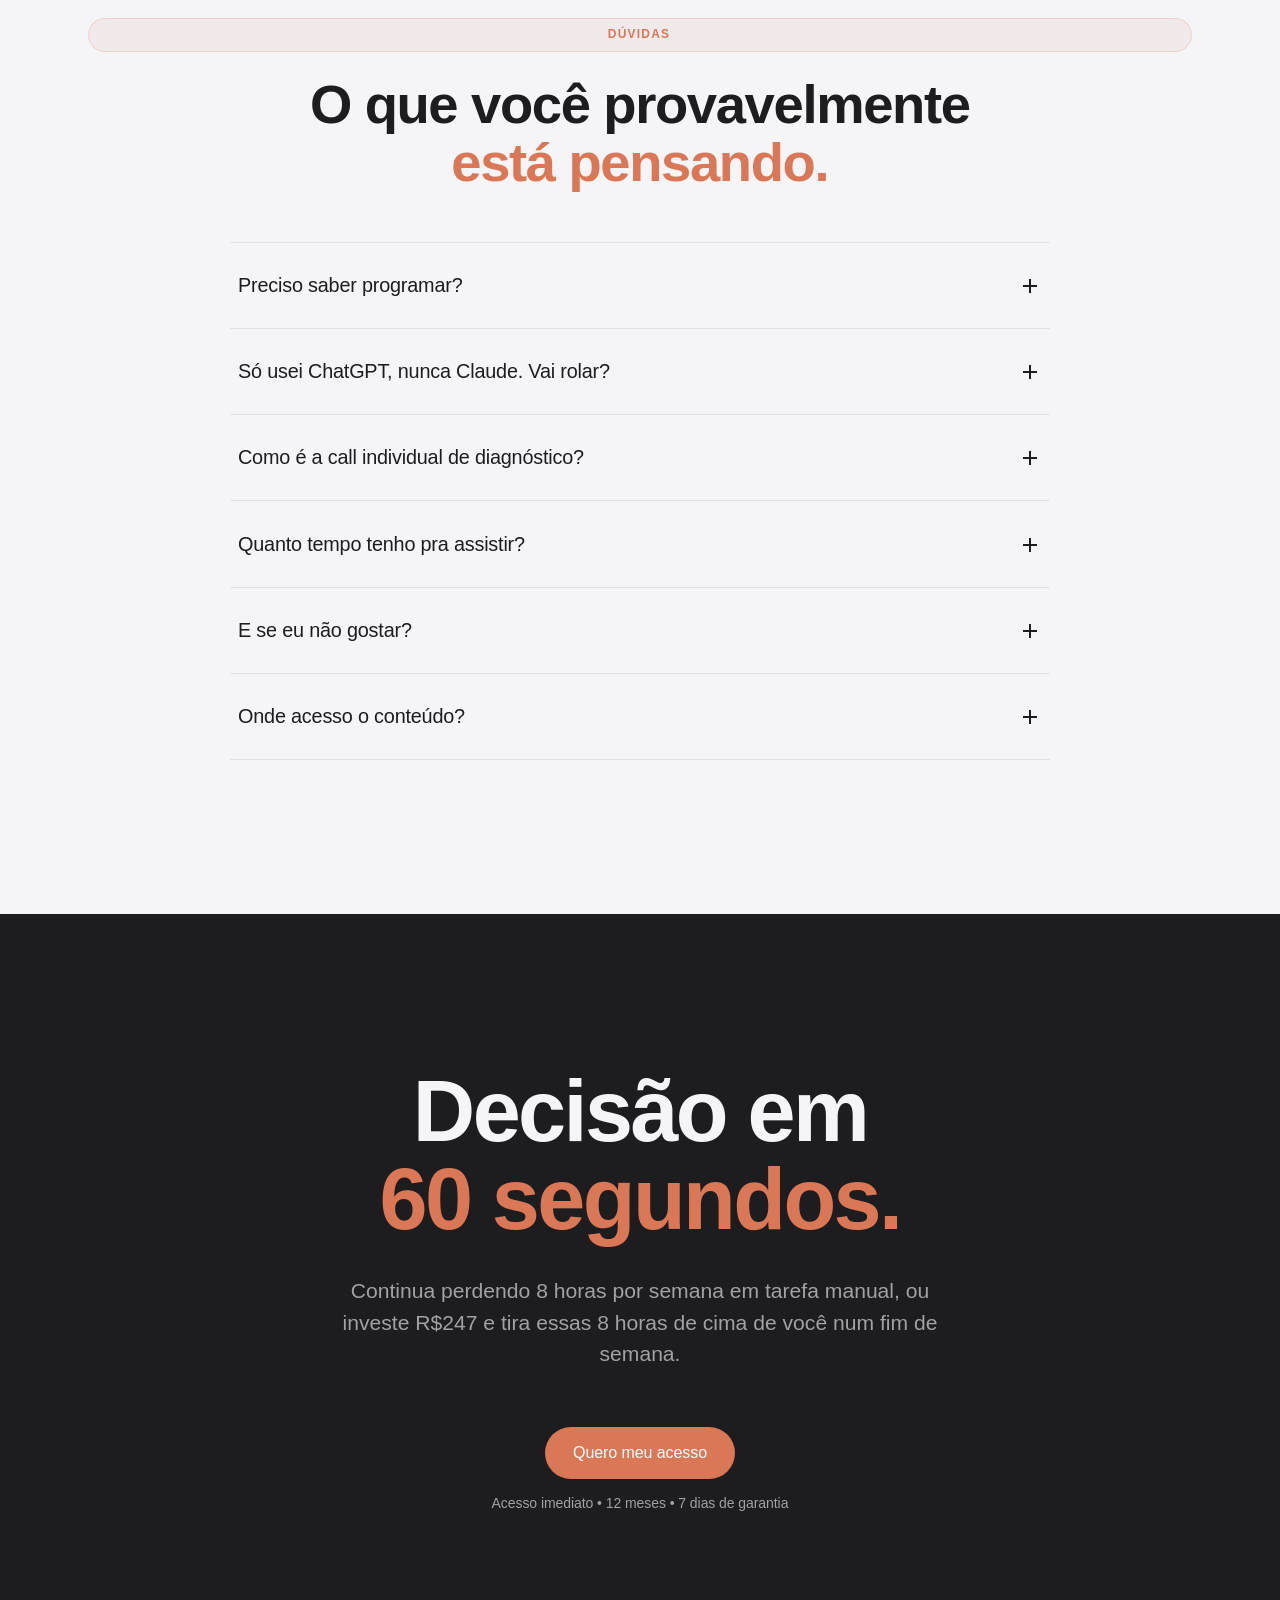
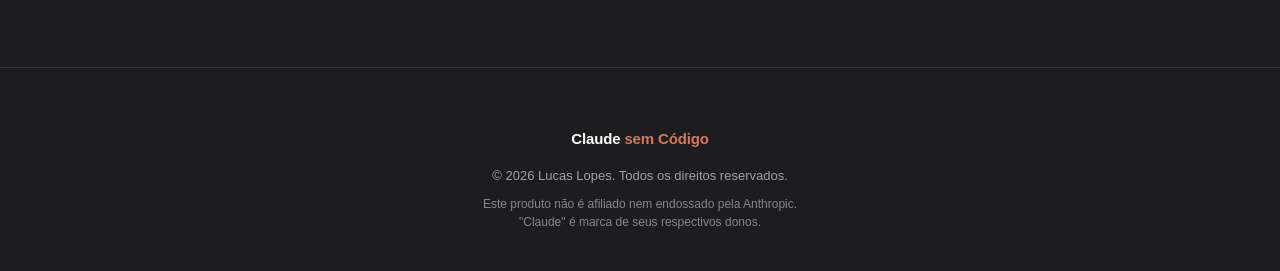
==== commit 485de02a: "Add pricing section with interactive ROI calculator New dark-bg pricing fold between offer stack and" ====
--- a/index.html
+++ b/index.html
@@ -465,14 +465,92 @@
       </article>
     </div>
 
-    <div class="anchor reveal">
-      <div class="anchor-row"><span>Valor separado</span><span class="old">R$3.982</span></div>
-      <div class="anchor-row strong"><span>Seu investimento</span><span class="new">R$247</span></div>
-    </div>
-
-    <div class="center-actions reveal">
-      <a href="https://pay.kiwify.com.br/aH5fe5K" class="btn btn-primary focus-ring" data-cta="offer" rel="noopener">Garantir minha vaga</a>
-      <p class="trust">Acesso imediato • 12 meses • 7 dias de garantia</p>
+  </div>
+</section>
+
+<!-- ========== PREÇO — dobra de conversão ========== -->
+<section class="sec sec-dark" id="preco">
+  <div class="sec-inner">
+    <div class="price-split reveal">
+
+      <!-- Lado esquerdo: itens com preços riscados -->
+      <div class="price-left">
+        <span class="eyebrow">O que você leva</span>
+        <ul class="price-list">
+          <li>
+            <span class="price-check" aria-hidden="true"></span>
+            <span class="price-item">Fundamentos do Claude para não-devs</span>
+            <span class="price-old">R$297</span>
+          </li>
+          <li>
+            <span class="price-check" aria-hidden="true"></span>
+            <span class="price-item">Claude Cowork na sua equipe</span>
+            <span class="price-old">R$297</span>
+          </li>
+          <li>
+            <span class="price-check" aria-hidden="true"></span>
+            <span class="price-item">Claude Code para automação sem código</span>
+            <span class="price-old">R$397</span>
+          </li>
+          <li>
+            <span class="price-check" aria-hidden="true"></span>
+            <span class="price-item">Automações prontas para copiar</span>
+            <span class="price-old">R$297</span>
+          </li>
+          <li>
+            <span class="price-check" aria-hidden="true"></span>
+            <span class="price-item">Workshop ao vivo gravado</span>
+            <span class="price-old">R$197</span>
+          </li>
+          <li>
+            <span class="price-check" aria-hidden="true"></span>
+            <span class="price-item">Call individual de diagnóstico 1-a-1</span>
+            <span class="price-old">R$2.497</span>
+          </li>
+        </ul>
+        <div class="price-total">
+          <span>Valor total separado</span>
+          <span class="price-total-value">R$3.982</span>
+        </div>
+      </div>
+
+      <!-- Lado direito: preço real em destaque -->
+      <div class="price-right">
+        <p class="price-headline">Tudo isso por <em>muito menos</em> do que vale.</p>
+        <div class="price-display">
+          <span class="price-installment-label">12× de</span>
+          <span class="price-installment">R$25<small>,55</small></span>
+          <span class="price-cash">ou R$247 à vista</span>
+        </div>
+
+        <!-- Mini calculadora de ROI -->
+        <div class="roi-calc">
+          <p class="roi-label">Quantas horas por semana você perde em tarefas manuais?</p>
+          <div class="roi-slider-wrap">
+            <input type="range" id="roi-hours" class="roi-range" min="1" max="20" value="5" aria-label="Horas por semana">
+            <div class="roi-value-bubble" id="roi-bubble">5h</div>
+          </div>
+          <div class="roi-result" id="roi-result">
+            <div class="roi-row">
+              <span>Horas recuperadas por mês</span>
+              <span class="roi-num" id="roi-monthly">20h</span>
+            </div>
+            <div class="roi-row">
+              <span>Horas recuperadas por ano</span>
+              <span class="roi-num" id="roi-yearly">240h</span>
+            </div>
+            <div class="roi-row roi-highlight">
+              <span>Custo por hora automatizada</span>
+              <span class="roi-num" id="roi-cost">R$1,03</span>
+            </div>
+          </div>
+          <p class="roi-punchline" id="roi-punchline">Se você automatizar <b>1 tarefa</b>, já se pagou em <em>10×</em>.</p>
+        </div>
+
+        <a href="https://pay.kiwify.com.br/aH5fe5K" class="btn btn-primary focus-ring" data-cta="price" rel="noopener">Garantir minha vaga</a>
+        <p class="price-trust">Acesso imediato • 12 meses • Garantia 7 dias</p>
+      </div>
+
     </div>
   </div>
 </section>
--- a/styles.css
+++ b/styles.css
@@ -598,6 +598,249 @@
 .foot-legal{font-size:12px;color:var(--text-mute);max-width:48ch;margin:0 auto;line-height:1.5}
 
 /* ============================================================
+   Dobra de preço — split esquerda/direita
+   ============================================================ */
+.price-split{
+  display:grid;
+  grid-template-columns:1fr;
+  gap:clamp(40px,6vw,72px);
+  align-items:center;
+}
+@media (min-width:860px){
+  .price-split{grid-template-columns:1.1fr 0.9fr}
+}
+
+/* ---- Lado esquerdo: lista ---- */
+.price-left .eyebrow{margin-bottom:clamp(28px,3vw,36px)}
+.price-list{
+  list-style:none;
+  display:flex;flex-direction:column;
+  gap:0;
+}
+.price-list li{
+  display:flex;align-items:baseline;gap:14px;
+  padding:clamp(14px,1.8vw,18px) 0;
+  border-bottom:1px solid var(--line-on-dark);
+  font-size:clamp(14px,0.3vw + 13px,16px);
+  line-height:1.45;
+}
+.price-check{
+  flex:0 0 20px;width:20px;height:20px;
+  border-radius:50%;
+  background:rgba(217,119,87,0.15);
+  position:relative;
+  top:2px;
+}
+.price-check::after{
+  content:"✓";
+  position:absolute;top:50%;left:50%;
+  transform:translate(-50%,-50%);
+  font-size:11px;font-weight:700;
+  color:var(--accent);
+}
+.price-item{
+  flex:1;
+  color:var(--text-on-dark-soft);
+  font-weight:400;
+}
+.price-old{
+  flex:0 0 auto;
+  color:rgba(245,245,247,0.4);
+  text-decoration:line-through;
+  font-variant-numeric:tabular-nums;
+  font-size:14px;font-weight:500;
+  white-space:nowrap;
+}
+
+/* Total */
+.price-total{
+  display:flex;justify-content:space-between;align-items:baseline;
+  padding-top:clamp(18px,2vw,24px);
+  margin-top:clamp(8px,1vw,12px);
+  border-top:2px solid rgba(255,255,255,0.15);
+}
+.price-total span:first-child{
+  font-size:14px;font-weight:500;
+  color:var(--text-on-dark-soft);
+  text-transform:uppercase;
+  letter-spacing:0.06em;
+}
+.price-total-value{
+  font-size:clamp(1.4rem,1vw + 1rem,1.75rem);
+  font-weight:700;
+  color:rgba(245,245,247,0.45);
+  text-decoration:line-through;
+  font-variant-numeric:tabular-nums;
+  letter-spacing:-0.02em;
+}
+
+/* ---- Lado direito: preço em destaque ---- */
+.price-right{
+  text-align:center;
+  background:rgba(255,255,255,0.04);
+  border:1px solid rgba(255,255,255,0.08);
+  border-radius:var(--radius-l);
+  padding:clamp(36px,5vw,56px) clamp(28px,4vw,48px);
+}
+.price-headline{
+  font-size:clamp(1.2rem,0.5vw + 1rem,1.6rem);
+  font-weight:500;
+  color:var(--text-on-dark-soft);
+  line-height:1.35;
+  margin-bottom:clamp(28px,3vw,40px);
+  letter-spacing:-0.01em;
+}
+.price-headline em{
+  color:#fff;font-style:normal;font-weight:600;
+}
+.price-display{
+  display:flex;flex-direction:column;align-items:center;
+  gap:4px;
+  margin-bottom:clamp(28px,3vw,40px);
+}
+.price-installment-label{
+  font-size:clamp(14px,0.3vw + 13px,17px);
+  font-weight:600;
+  letter-spacing:0.1em;
+  text-transform:uppercase;
+  color:var(--accent);
+}
+.price-installment{
+  font-size:clamp(3.5rem,5vw + 1rem,5.5rem);
+  font-weight:800;
+  letter-spacing:-0.04em;
+  line-height:1;
+  color:#fff;
+  font-variant-numeric:tabular-nums;
+}
+.price-installment small{
+  font-size:0.45em;
+  font-weight:700;
+  vertical-align:0.35em;
+  letter-spacing:-0.02em;
+}
+.price-cash{
+  font-size:clamp(14px,0.3vw + 13px,16px);
+  color:var(--text-on-dark-soft);
+  margin-top:8px;
+  font-variant-numeric:tabular-nums;
+}
+.price-right .btn{
+  margin-top:8px;
+  width:100%;max-width:320px;
+}
+.price-trust{
+  font-size:13px;
+  color:var(--text-on-dark-soft);
+  margin-top:16px;
+  letter-spacing:-0.005em;
+}
+
+/* ---- Mini calculadora ROI ---- */
+.roi-calc{
+  margin-top:clamp(24px,3vw,32px);
+  padding-top:clamp(24px,3vw,32px);
+  border-top:1px solid rgba(255,255,255,0.08);
+  text-align:left;
+}
+.roi-label{
+  font-size:14px;font-weight:500;
+  color:var(--text-on-dark-soft);
+  margin-bottom:18px;
+  text-align:center;
+}
+.roi-slider-wrap{
+  position:relative;
+  padding:0 4px;
+  margin-bottom:22px;
+}
+.roi-range{
+  -webkit-appearance:none;appearance:none;
+  width:100%;height:6px;
+  border-radius:999px;
+  background:rgba(255,255,255,0.1);
+  outline:none;
+  cursor:pointer;
+}
+.roi-range::-webkit-slider-thumb{
+  -webkit-appearance:none;appearance:none;
+  width:28px;height:28px;
+  border-radius:50%;
+  background:var(--accent);
+  border:3px solid #fff;
+  box-shadow:0 2px 8px rgba(0,0,0,0.3);
+  cursor:grab;
+  transition:transform .15s var(--ease);
+}
+.roi-range::-webkit-slider-thumb:active{
+  cursor:grabbing;transform:scale(1.15);
+}
+.roi-range::-moz-range-thumb{
+  width:28px;height:28px;
+  border-radius:50%;
+  background:var(--accent);
+  border:3px solid #fff;
+  box-shadow:0 2px 8px rgba(0,0,0,0.3);
+  cursor:grab;
+}
+.roi-value-bubble{
+  position:absolute;top:-36px;
+  transform:translateX(-50%);
+  background:var(--accent);color:#fff;
+  font-size:14px;font-weight:700;
+  padding:5px 12px;border-radius:8px;
+  white-space:nowrap;
+  pointer-events:none;
+  transition:left .05s linear;
+}
+.roi-value-bubble::after{
+  content:"";position:absolute;
+  bottom:-5px;left:50%;transform:translateX(-50%);
+  border-left:6px solid transparent;
+  border-right:6px solid transparent;
+  border-top:6px solid var(--accent);
+}
+.roi-result{
+  display:flex;flex-direction:column;gap:0;
+  background:rgba(255,255,255,0.04);
+  border:1px solid rgba(255,255,255,0.08);
+  border-radius:var(--radius-s);
+  overflow:hidden;
+}
+.roi-row{
+  display:flex;justify-content:space-between;align-items:center;
+  padding:12px 16px;
+  font-size:13px;
+  color:var(--text-on-dark-soft);
+  border-bottom:1px solid rgba(255,255,255,0.06);
+}
+.roi-row:last-child{border-bottom:none}
+.roi-num{
+  font-weight:700;font-variant-numeric:tabular-nums;
+  color:#fff;font-size:14px;
+}
+.roi-highlight{
+  background:rgba(217,119,87,0.1);
+}
+.roi-highlight .roi-num{
+  color:var(--accent);font-size:16px;
+}
+.roi-punchline{
+  text-align:center;
+  font-size:14px;
+  color:var(--text-on-dark-soft);
+  margin-top:16px;
+  line-height:1.5;
+}
+.roi-punchline b{color:#fff;font-weight:600}
+.roi-punchline em{color:var(--accent);font-style:normal;font-weight:700}
+
+/* ---- Mobile ---- */
+@media (max-width:859px){
+  .price-right{margin-top:8px}
+}
+
+/* ============================================================
    Scroll reveal (ativado por IntersectionObserver em app.js)
    ============================================================ */
 .reveal{
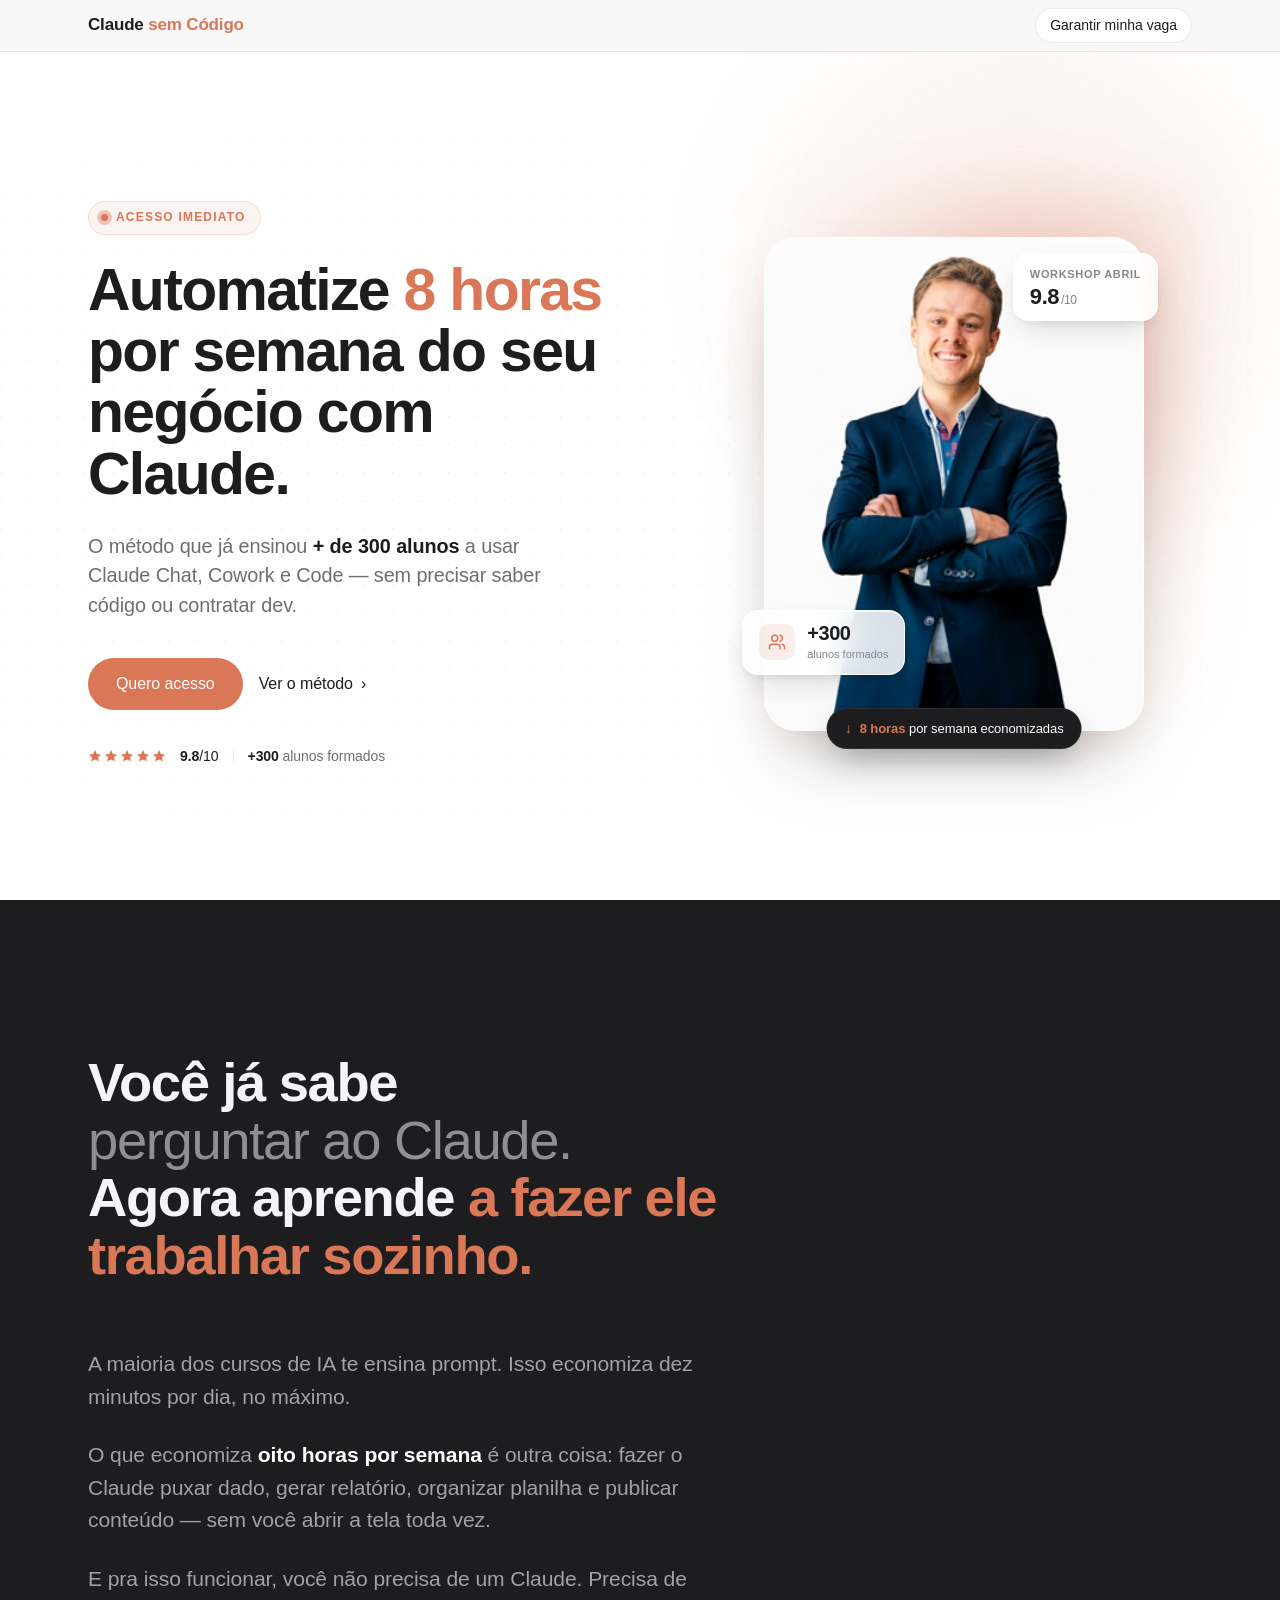
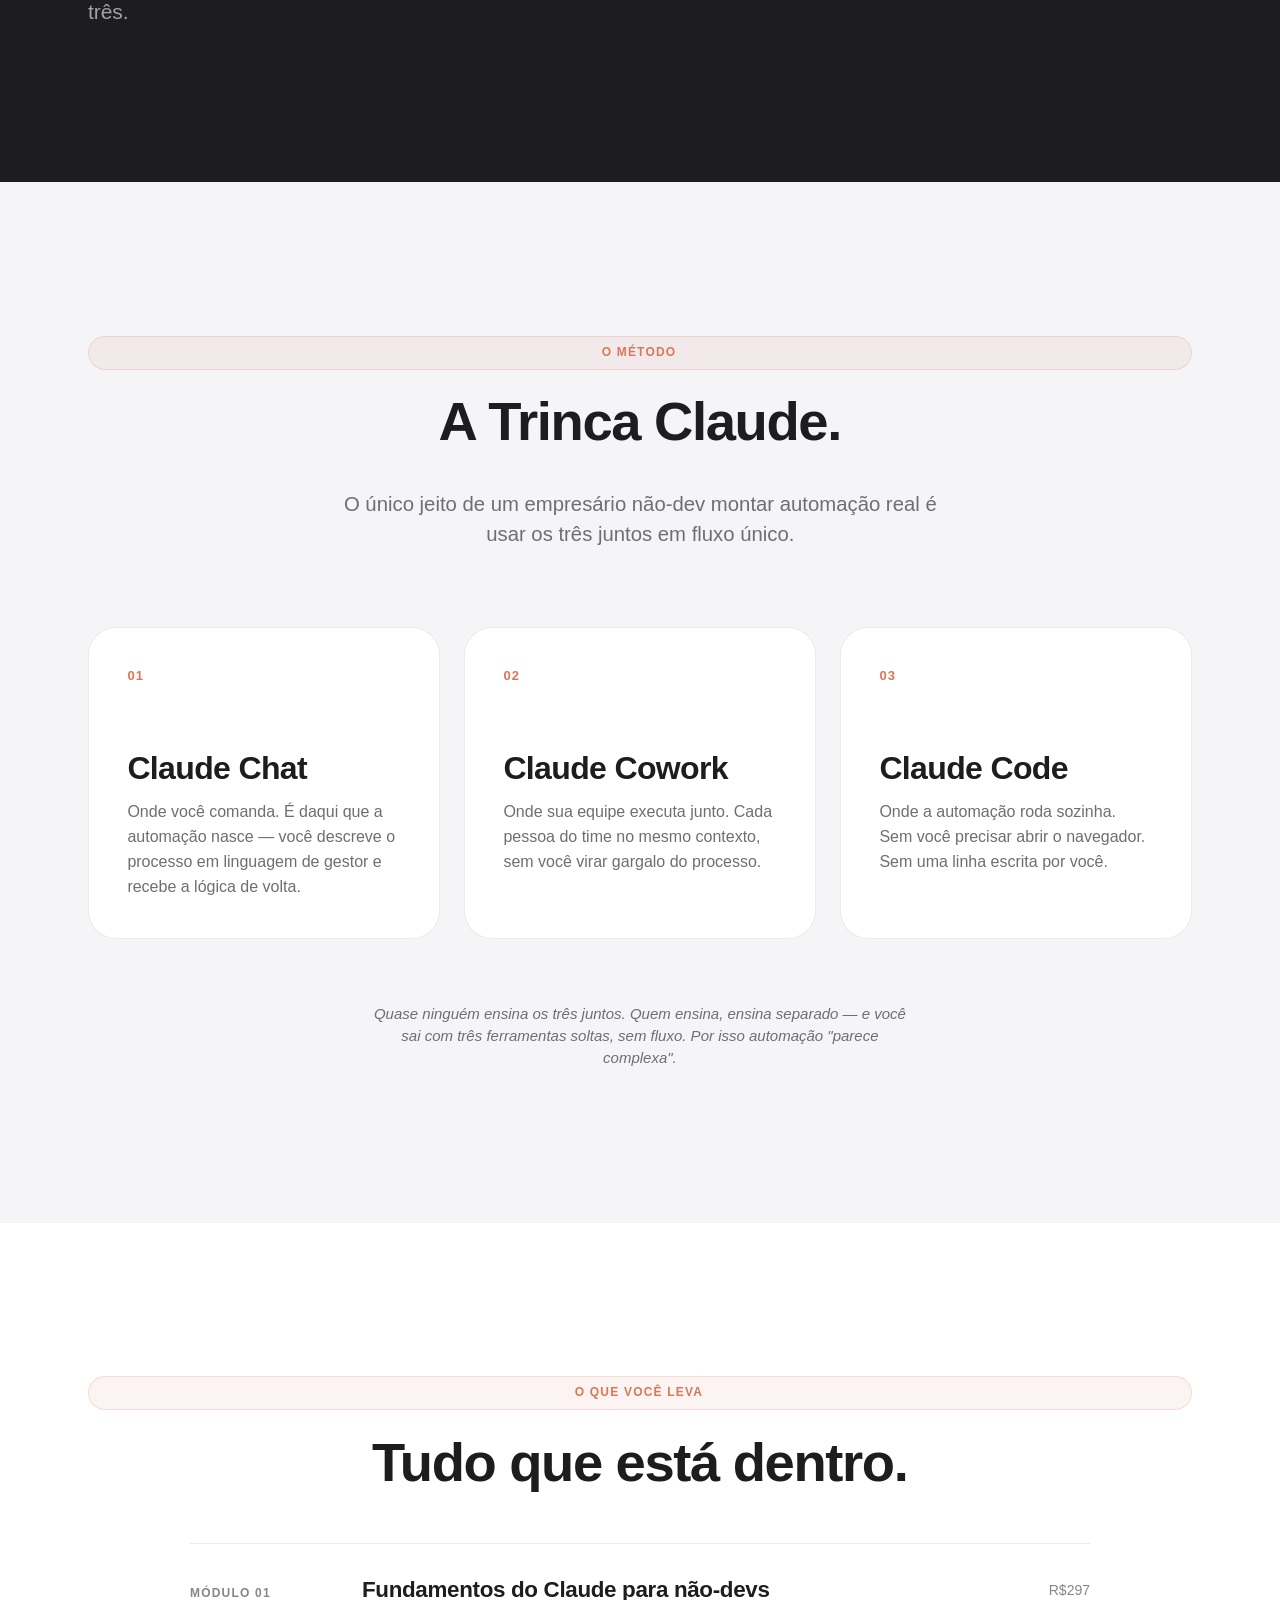
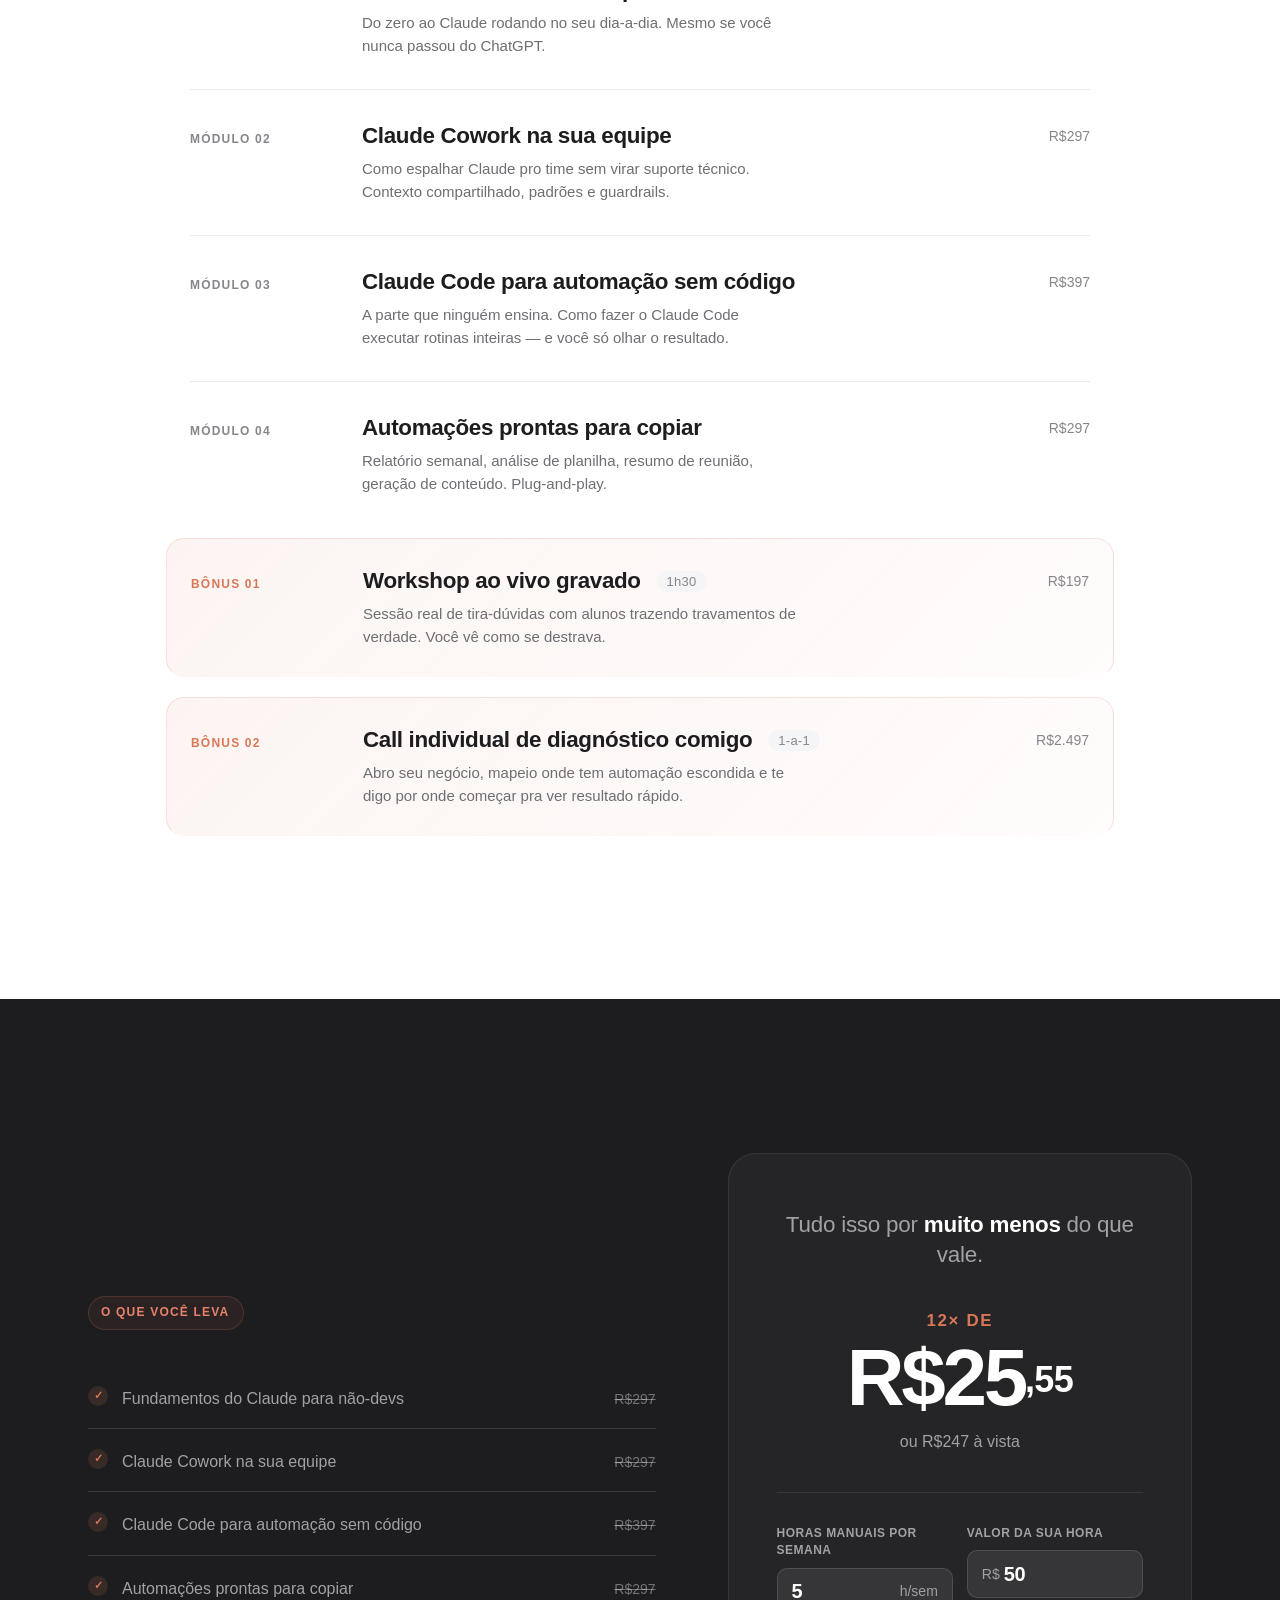
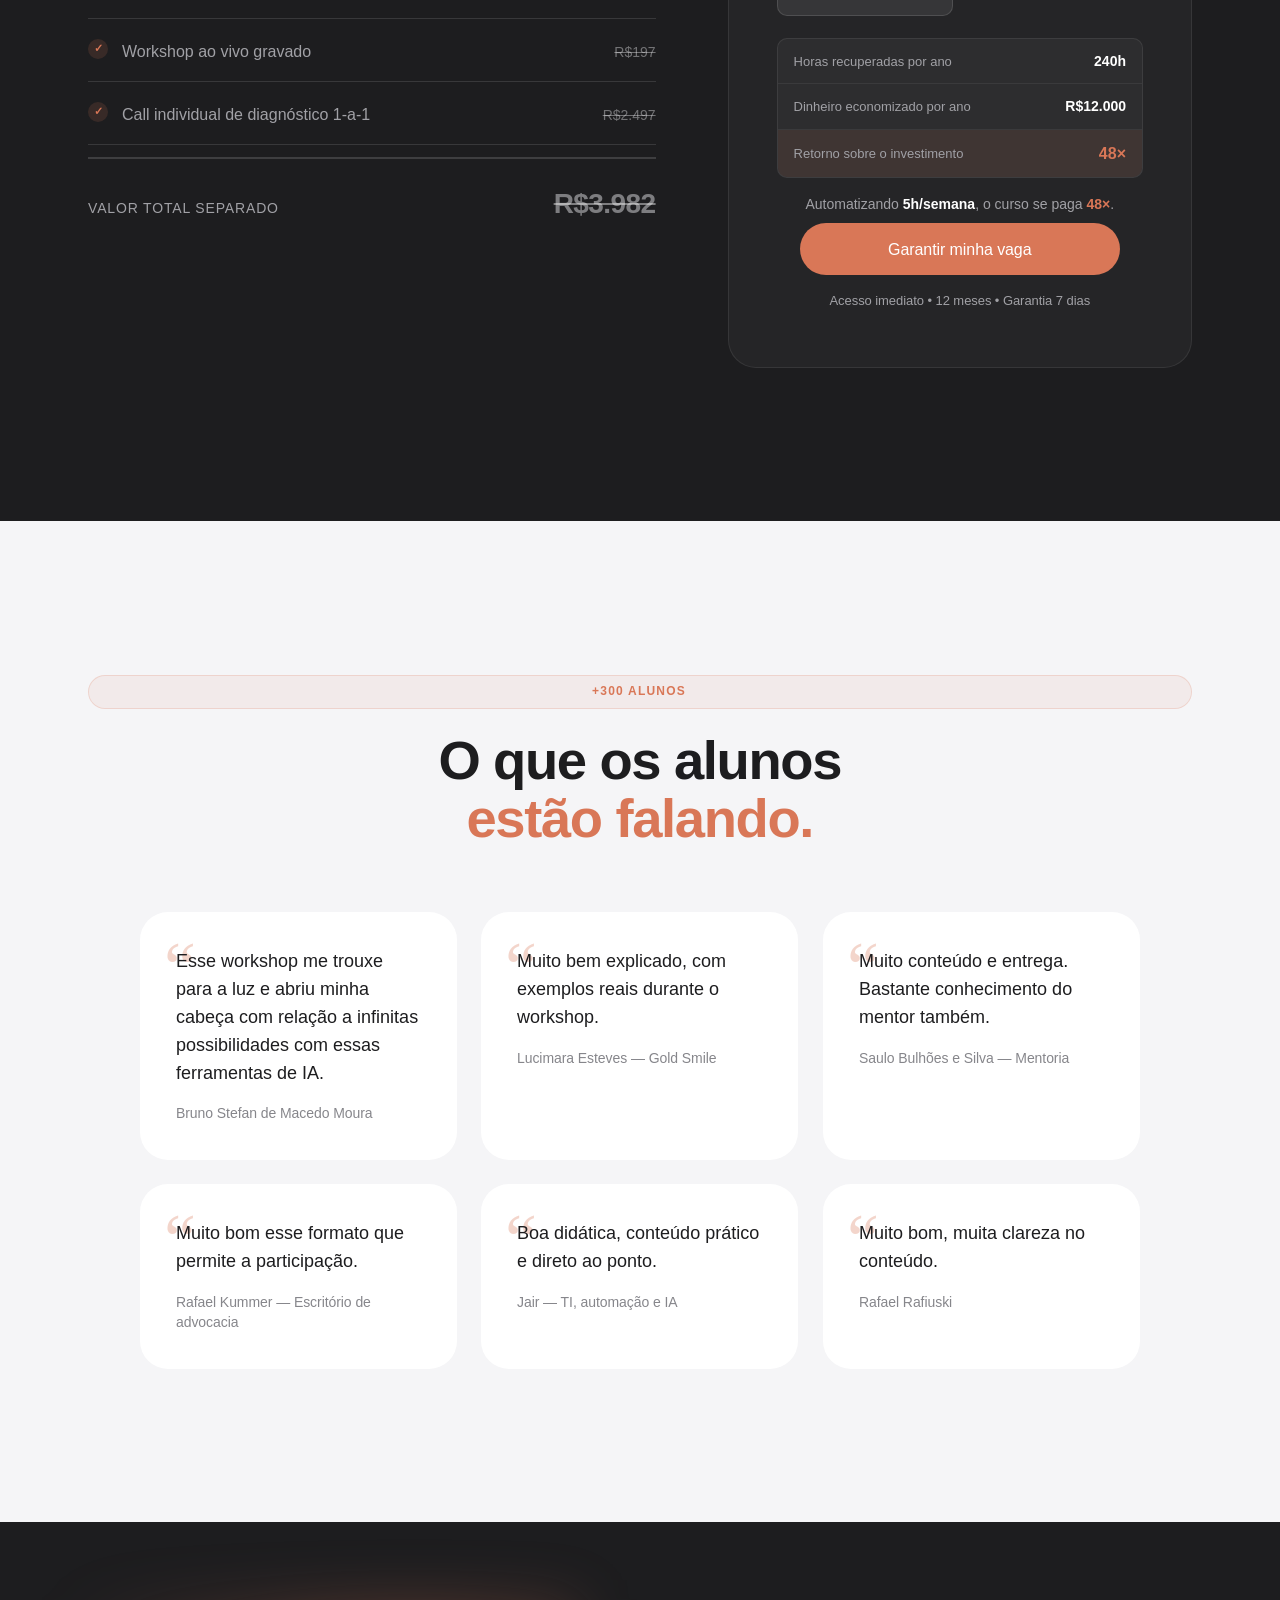
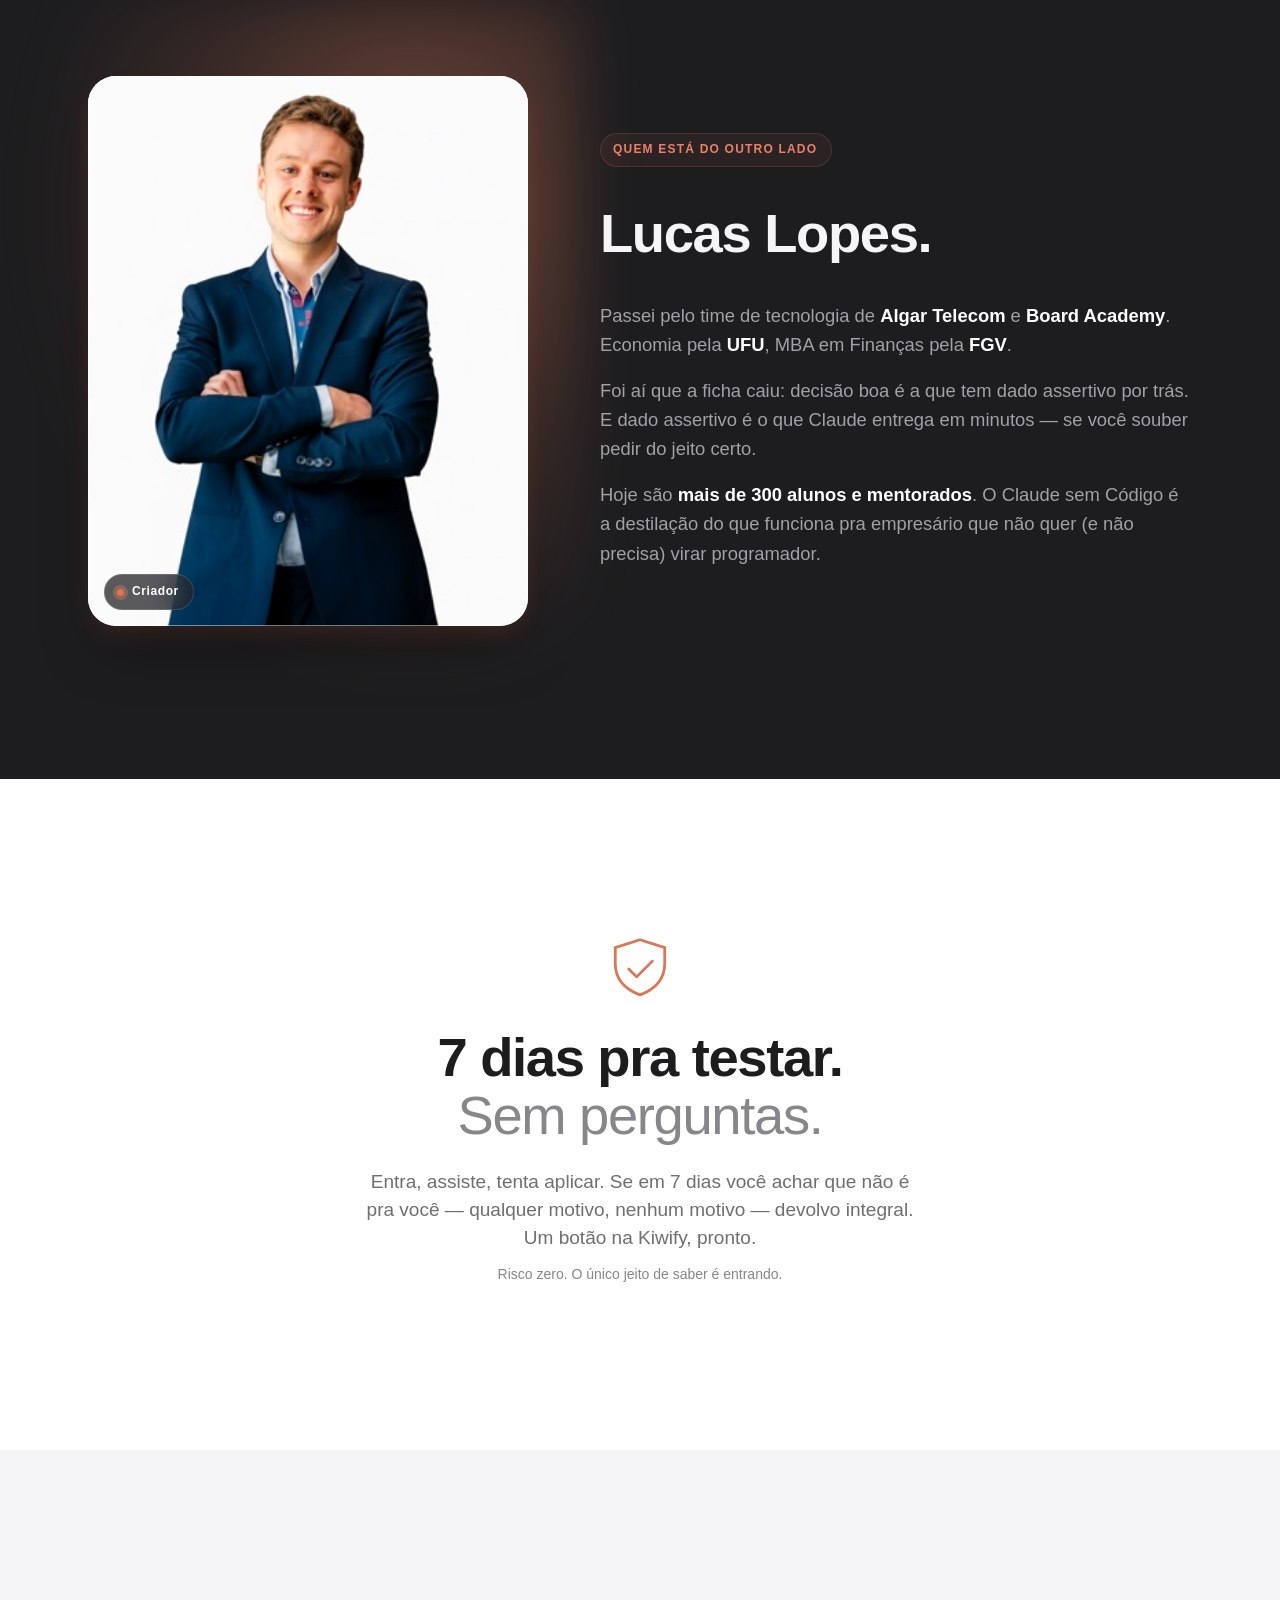
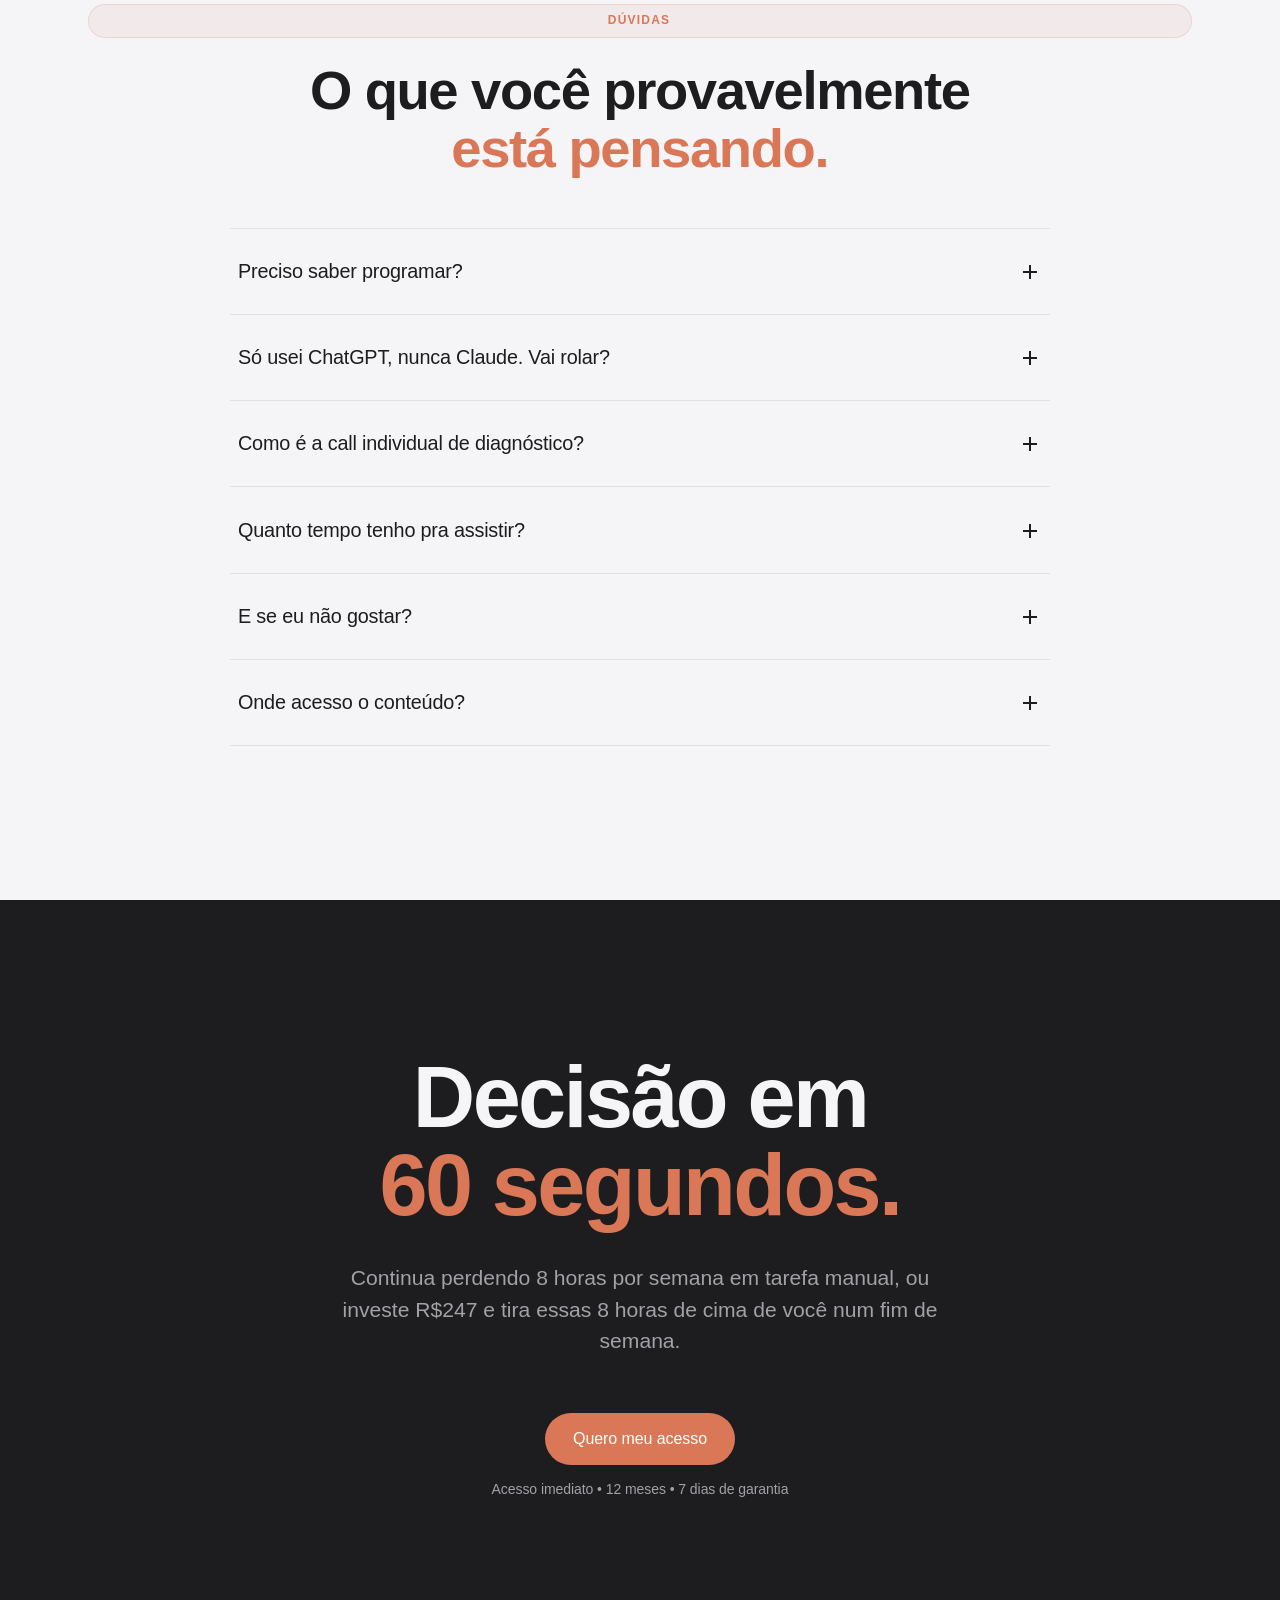
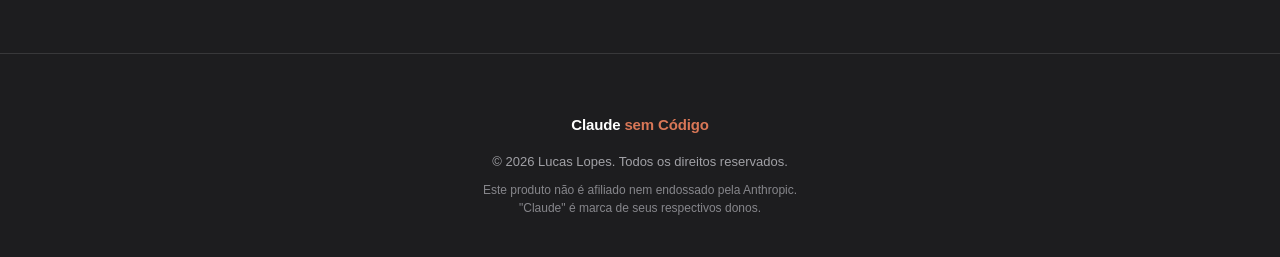
==== commit 642e19de: "Replace slider with 2-input ROI calculator Two fields: hours/week on manual tasks + hourly rate. Sho" ====
--- a/index.html
+++ b/index.html
@@ -525,26 +525,37 @@
 
         <!-- Mini calculadora de ROI -->
         <div class="roi-calc">
-          <p class="roi-label">Quantas horas por semana você perde em tarefas manuais?</p>
-          <div class="roi-slider-wrap">
-            <input type="range" id="roi-hours" class="roi-range" min="1" max="20" value="5" aria-label="Horas por semana">
-            <div class="roi-value-bubble" id="roi-bubble">5h</div>
+          <div class="roi-inputs">
+            <div class="roi-field">
+              <label for="roi-hours">Horas manuais por semana</label>
+              <div class="roi-input-wrap">
+                <input type="number" id="roi-hours" class="roi-input" min="1" max="80" value="5" inputmode="numeric">
+                <span class="roi-suffix">h/sem</span>
+              </div>
+            </div>
+            <div class="roi-field">
+              <label for="roi-rate">Valor da sua hora</label>
+              <div class="roi-input-wrap">
+                <span class="roi-prefix">R$</span>
+                <input type="number" id="roi-rate" class="roi-input" min="10" max="1000" value="50" inputmode="numeric">
+              </div>
+            </div>
           </div>
           <div class="roi-result" id="roi-result">
-            <div class="roi-row">
-              <span>Horas recuperadas por mês</span>
-              <span class="roi-num" id="roi-monthly">20h</span>
-            </div>
             <div class="roi-row">
               <span>Horas recuperadas por ano</span>
               <span class="roi-num" id="roi-yearly">240h</span>
             </div>
+            <div class="roi-row">
+              <span>Dinheiro economizado por ano</span>
+              <span class="roi-num" id="roi-saved">R$12.000</span>
+            </div>
             <div class="roi-row roi-highlight">
-              <span>Custo por hora automatizada</span>
-              <span class="roi-num" id="roi-cost">R$1,03</span>
+              <span>Retorno sobre o investimento</span>
+              <span class="roi-num" id="roi-multiplier">48×</span>
             </div>
           </div>
-          <p class="roi-punchline" id="roi-punchline">Se você automatizar <b>1 tarefa</b>, já se pagou em <em>10×</em>.</p>
+          <p class="roi-punchline" id="roi-punchline">Automatizando <b>5h/semana</b>, o curso se paga <em>48×</em>.</p>
         </div>
 
         <a href="https://pay.kiwify.com.br/aH5fe5K" class="btn btn-primary focus-ring" data-cta="price" rel="noopener">Garantir minha vaga</a>
--- a/styles.css
+++ b/styles.css
@@ -743,63 +743,54 @@
   border-top:1px solid rgba(255,255,255,0.08);
   text-align:left;
 }
-.roi-label{
+.roi-inputs{
+  display:grid;
+  grid-template-columns:1fr 1fr;
+  gap:14px;
+  margin-bottom:22px;
+}
+.roi-field label{
+  display:block;
+  font-size:12px;font-weight:600;
+  letter-spacing:0.04em;text-transform:uppercase;
+  color:var(--text-on-dark-soft);
+  margin-bottom:8px;
+}
+.roi-input-wrap{
+  display:flex;align-items:center;
+  background:rgba(255,255,255,0.08);
+  border:1px solid rgba(255,255,255,0.12);
+  border-radius:var(--radius-s);
+  padding:0 14px;
+  height:48px;
+  transition:border-color .2s var(--ease);
+}
+.roi-input-wrap:focus-within{
+  border-color:var(--accent);
+}
+.roi-input{
+  -webkit-appearance:none;appearance:none;
+  background:transparent;border:none;outline:none;
+  color:#fff;
+  font-family:inherit;
+  font-size:20px;font-weight:700;
+  font-variant-numeric:tabular-nums;
+  width:100%;
+  letter-spacing:-0.02em;
+}
+.roi-input::-webkit-inner-spin-button,
+.roi-input::-webkit-outer-spin-button{
+  -webkit-appearance:none;margin:0;
+}
+.roi-input[type=number]{-moz-appearance:textfield}
+.roi-prefix,.roi-suffix{
   font-size:14px;font-weight:500;
   color:var(--text-on-dark-soft);
-  margin-bottom:18px;
-  text-align:center;
-}
-.roi-slider-wrap{
-  position:relative;
-  padding:0 4px;
-  margin-bottom:22px;
-}
-.roi-range{
-  -webkit-appearance:none;appearance:none;
-  width:100%;height:6px;
-  border-radius:999px;
-  background:rgba(255,255,255,0.1);
-  outline:none;
-  cursor:pointer;
-}
-.roi-range::-webkit-slider-thumb{
-  -webkit-appearance:none;appearance:none;
-  width:28px;height:28px;
-  border-radius:50%;
-  background:var(--accent);
-  border:3px solid #fff;
-  box-shadow:0 2px 8px rgba(0,0,0,0.3);
-  cursor:grab;
-  transition:transform .15s var(--ease);
-}
-.roi-range::-webkit-slider-thumb:active{
-  cursor:grabbing;transform:scale(1.15);
-}
-.roi-range::-moz-range-thumb{
-  width:28px;height:28px;
-  border-radius:50%;
-  background:var(--accent);
-  border:3px solid #fff;
-  box-shadow:0 2px 8px rgba(0,0,0,0.3);
-  cursor:grab;
-}
-.roi-value-bubble{
-  position:absolute;top:-36px;
-  transform:translateX(-50%);
-  background:var(--accent);color:#fff;
-  font-size:14px;font-weight:700;
-  padding:5px 12px;border-radius:8px;
   white-space:nowrap;
-  pointer-events:none;
-  transition:left .05s linear;
-}
-.roi-value-bubble::after{
-  content:"";position:absolute;
-  bottom:-5px;left:50%;transform:translateX(-50%);
-  border-left:6px solid transparent;
-  border-right:6px solid transparent;
-  border-top:6px solid var(--accent);
-}
+  flex-shrink:0;
+}
+.roi-prefix{margin-right:4px}
+.roi-suffix{margin-left:4px}
 .roi-result{
   display:flex;flex-direction:column;gap:0;
   background:rgba(255,255,255,0.04);
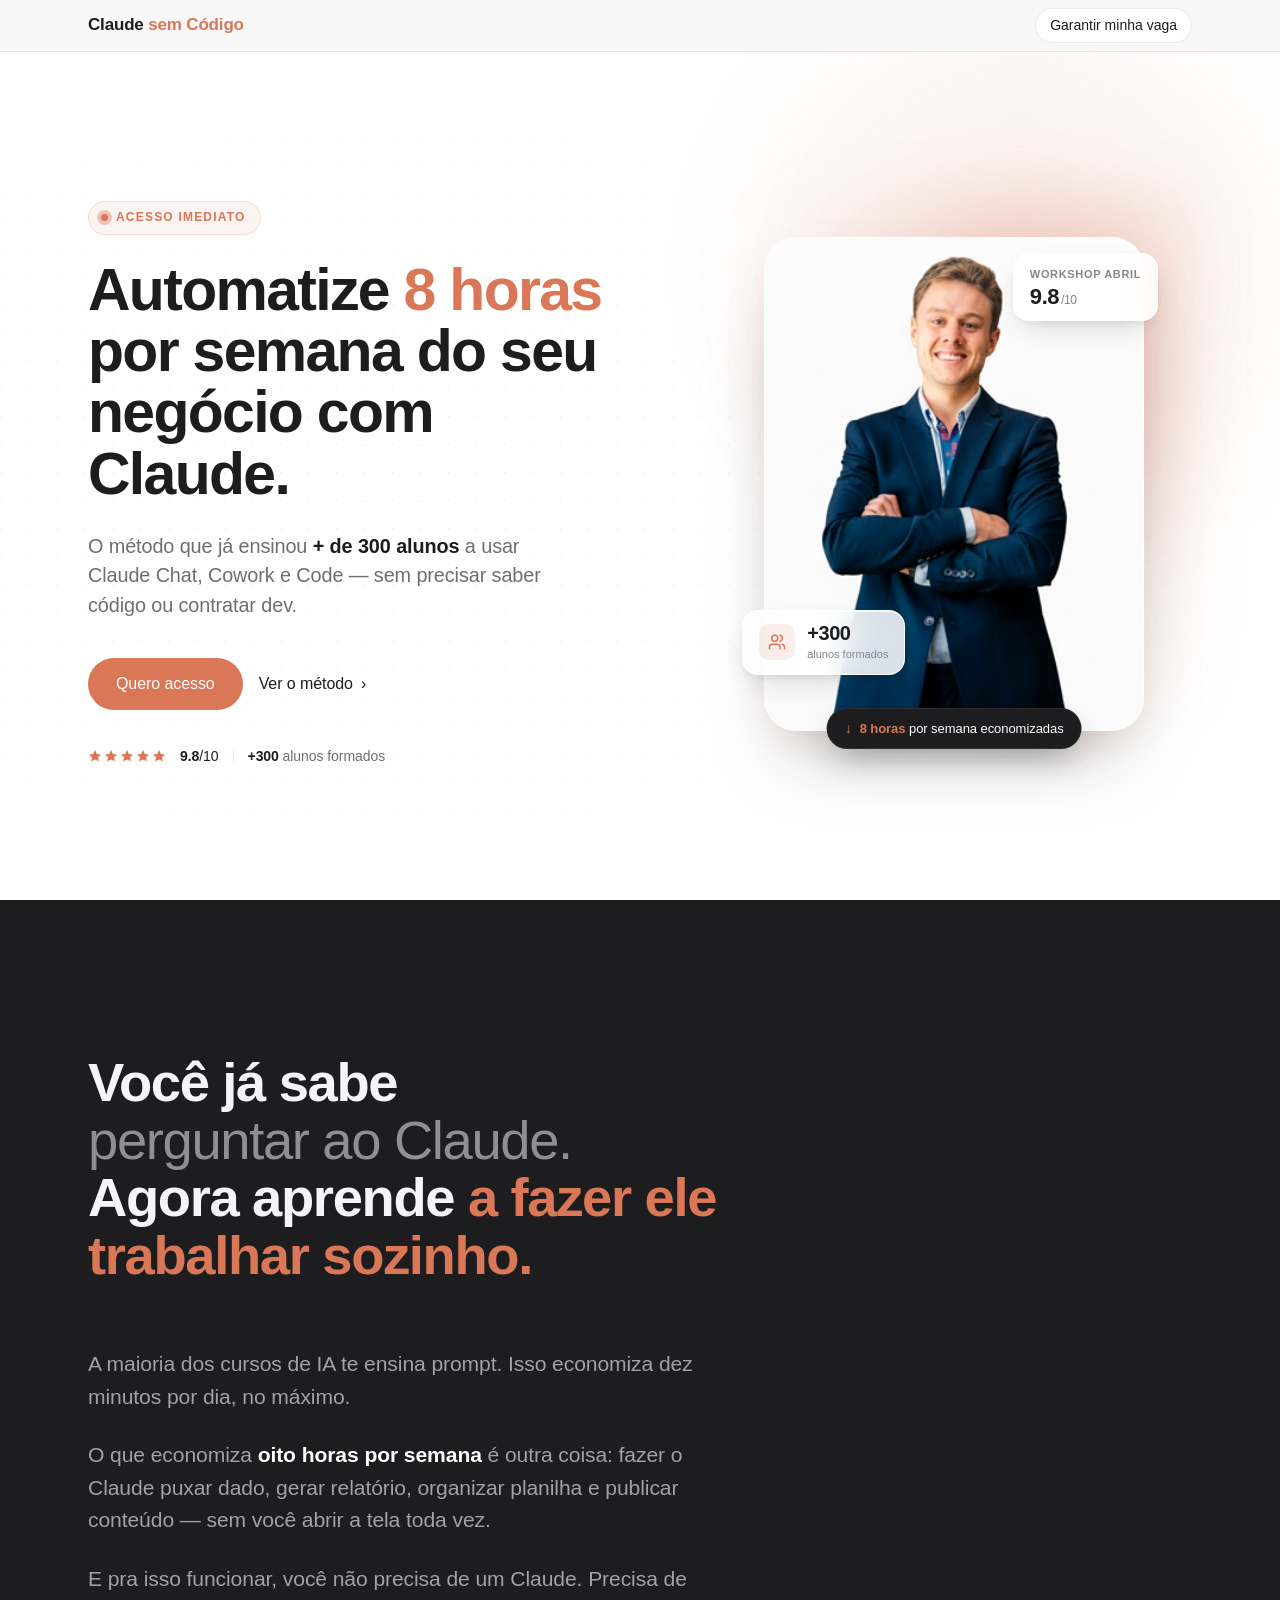
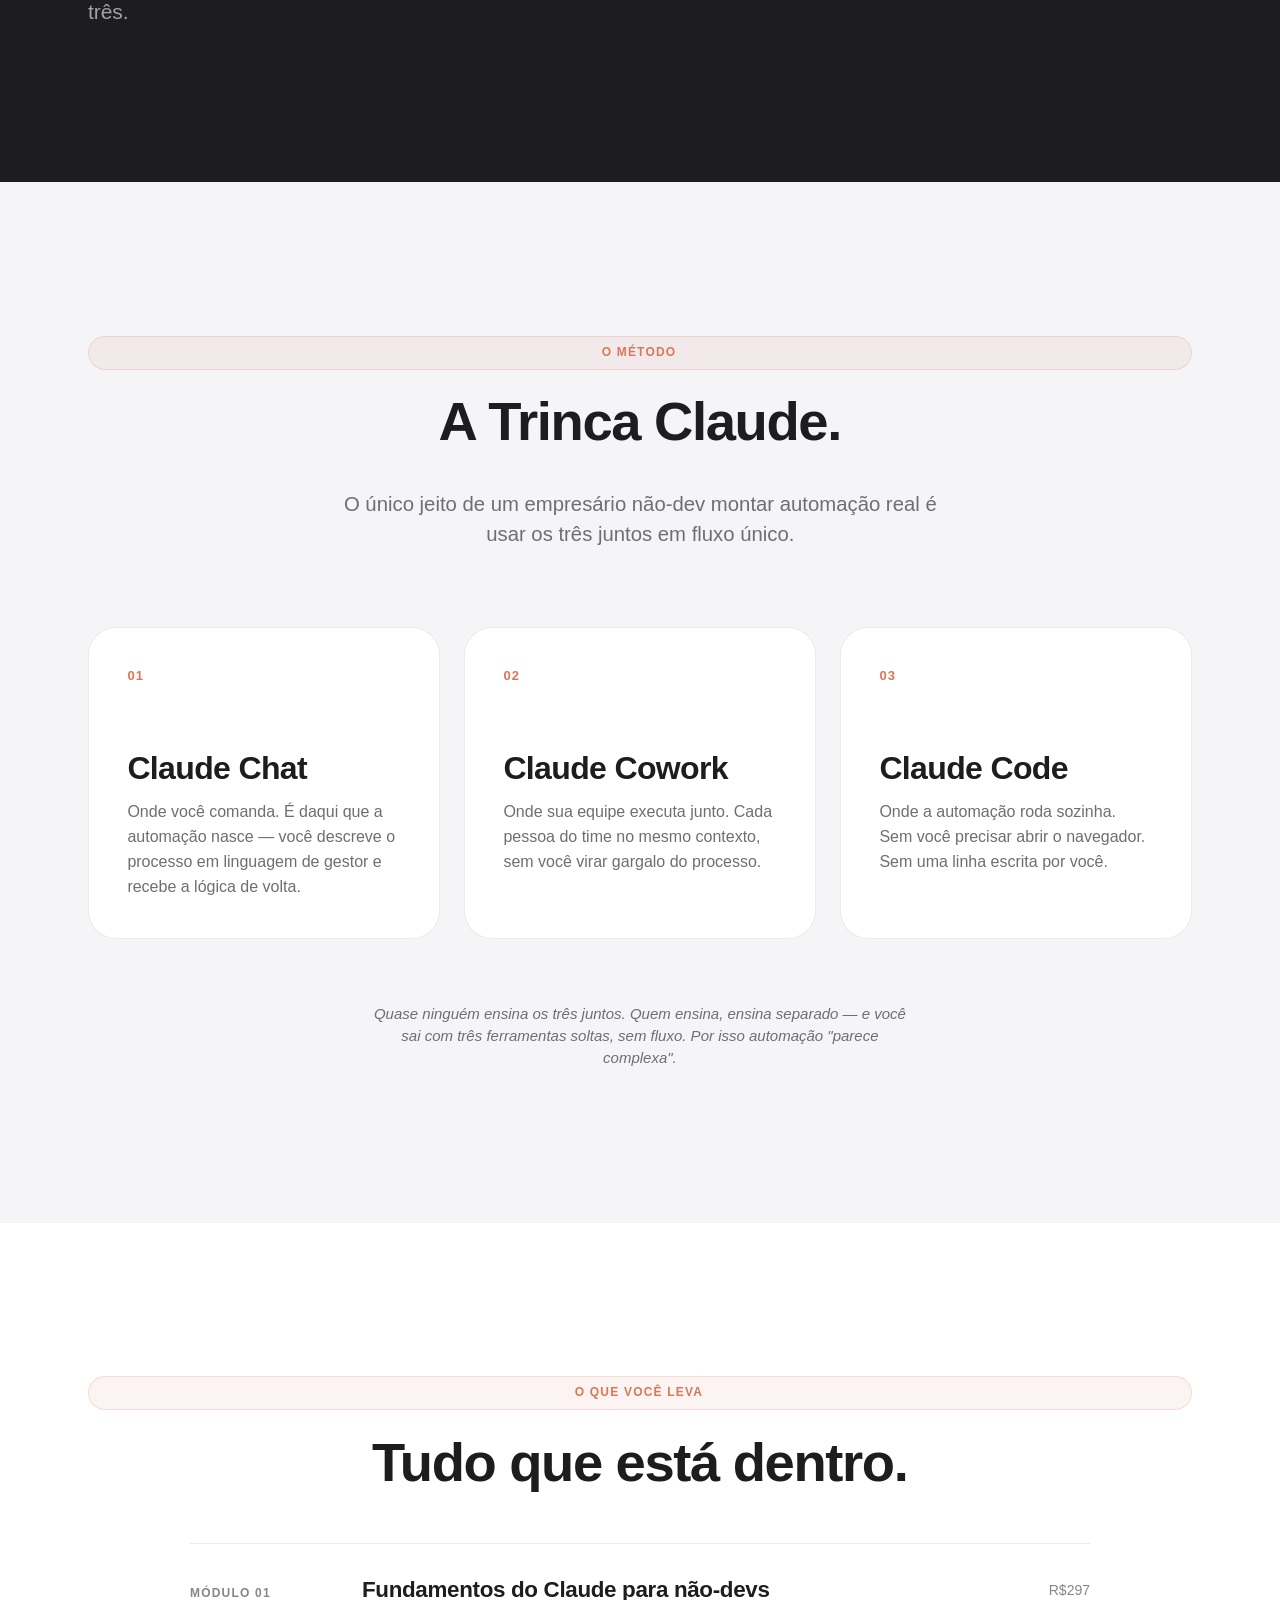
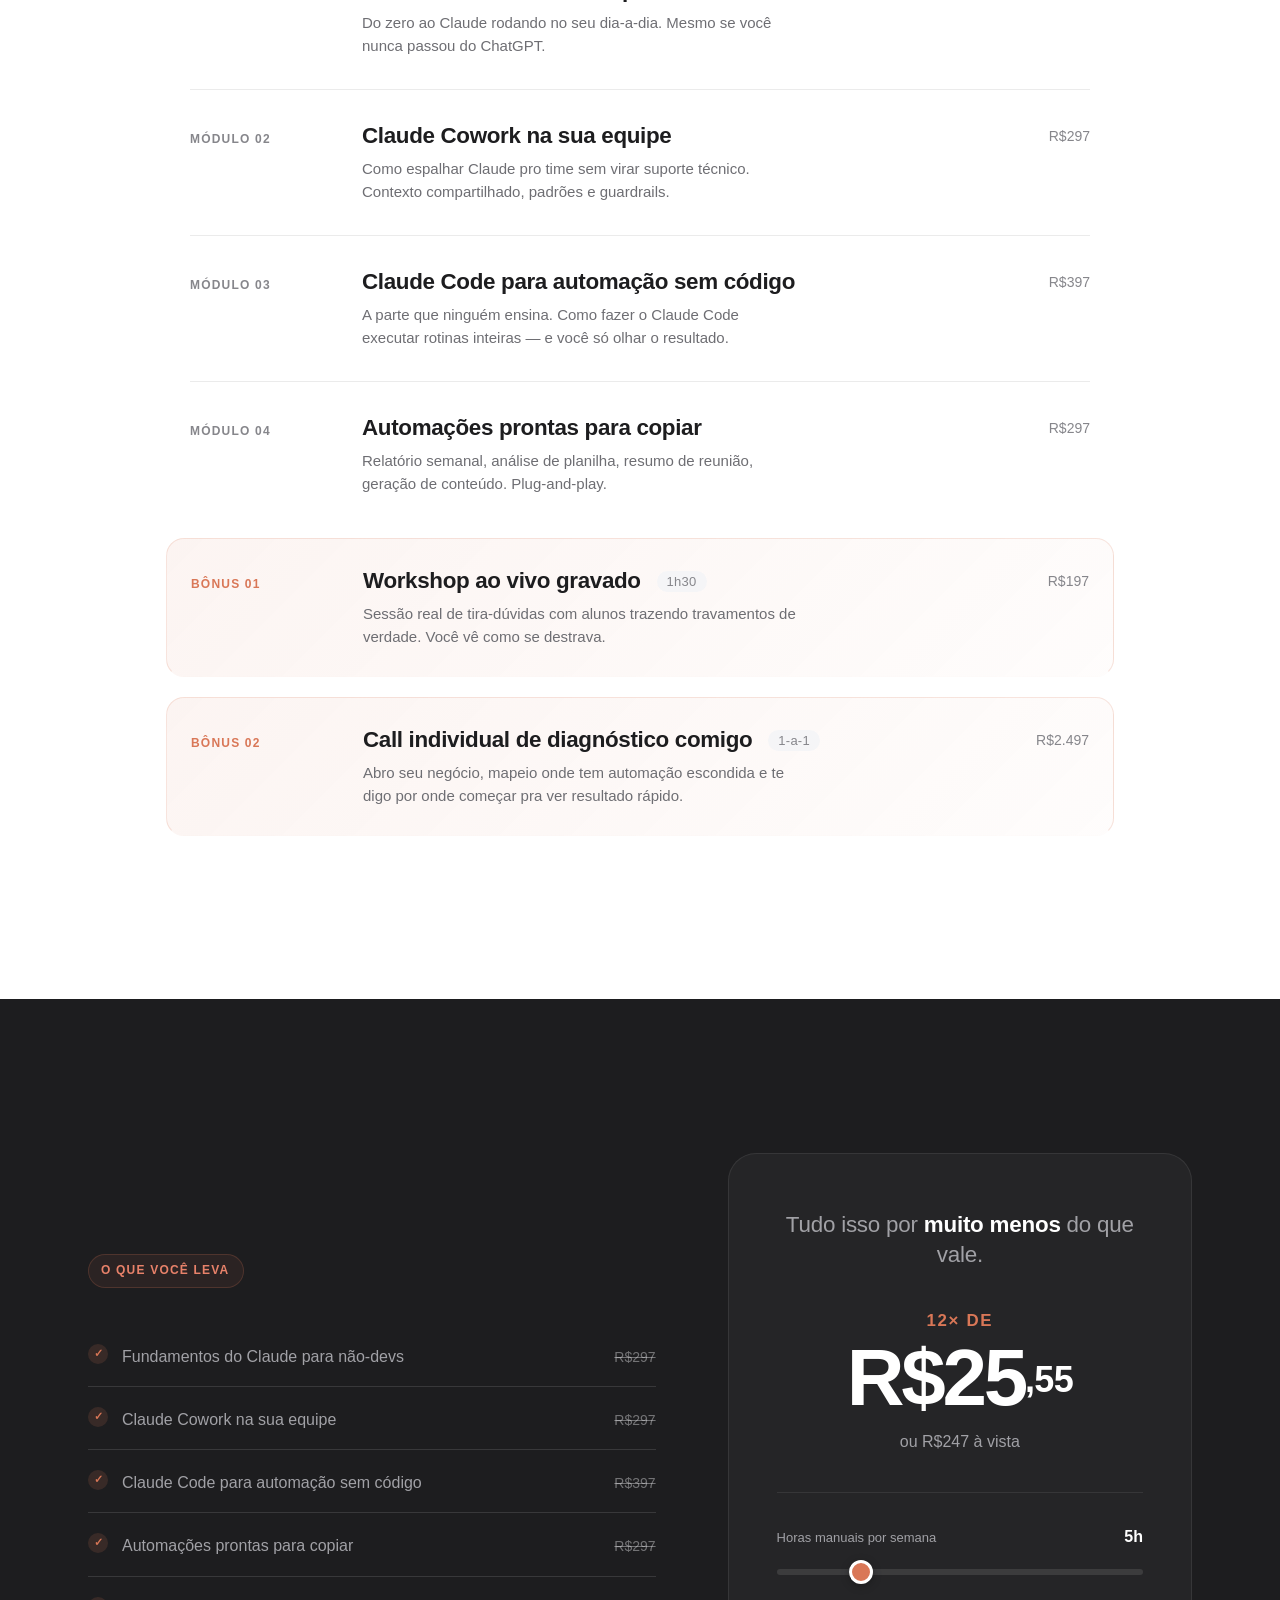
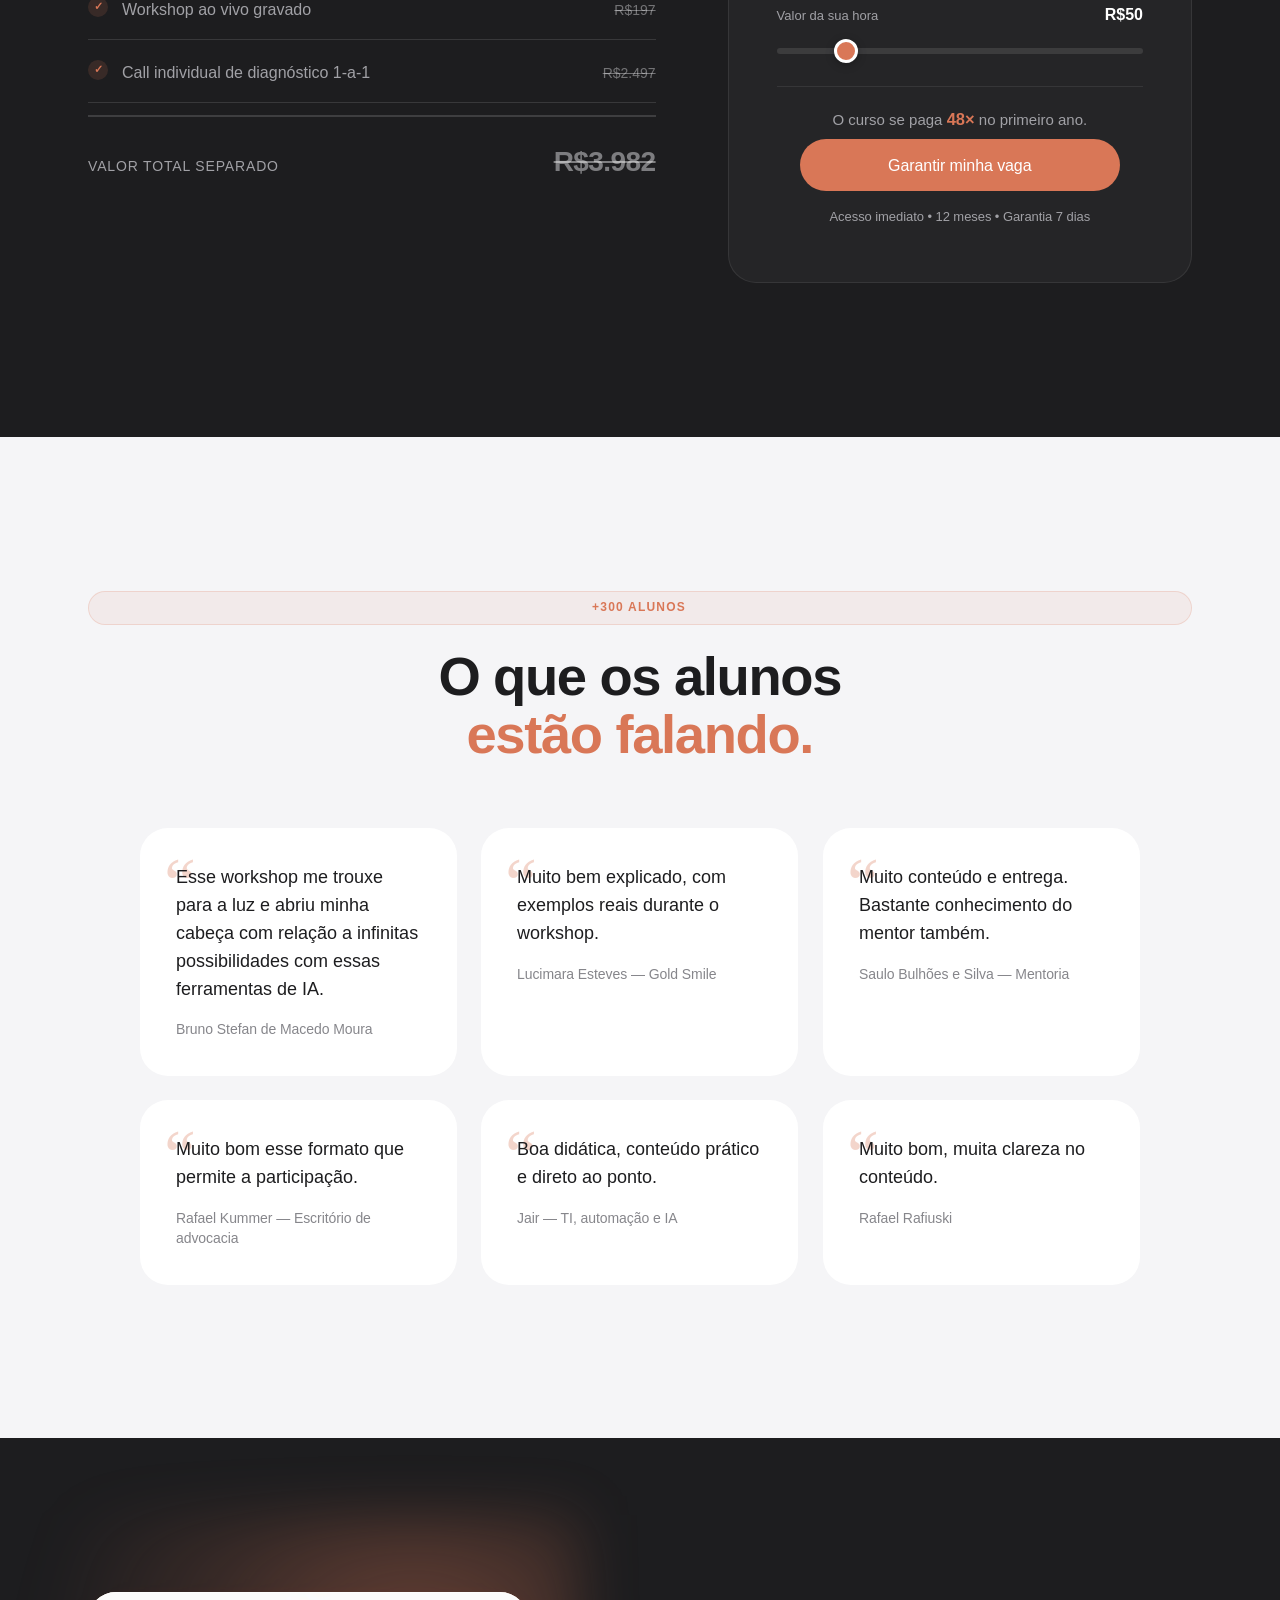
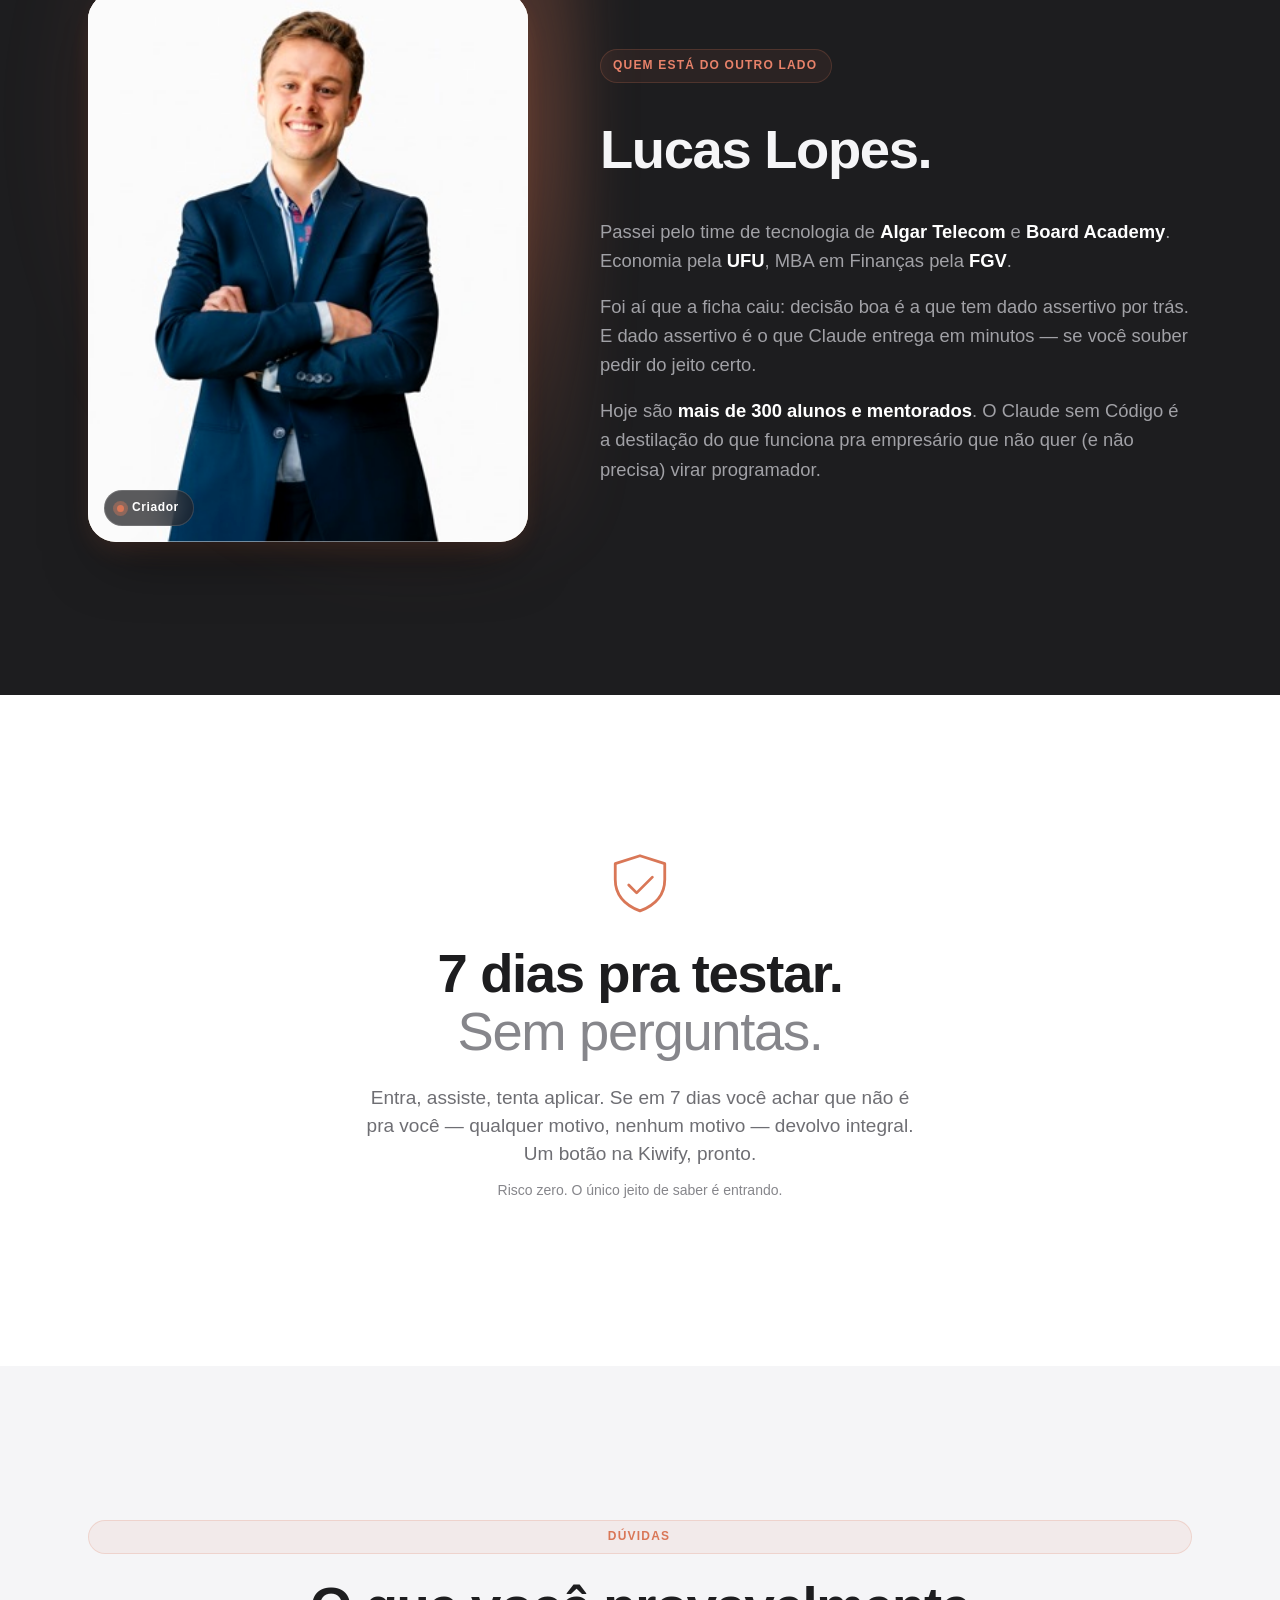
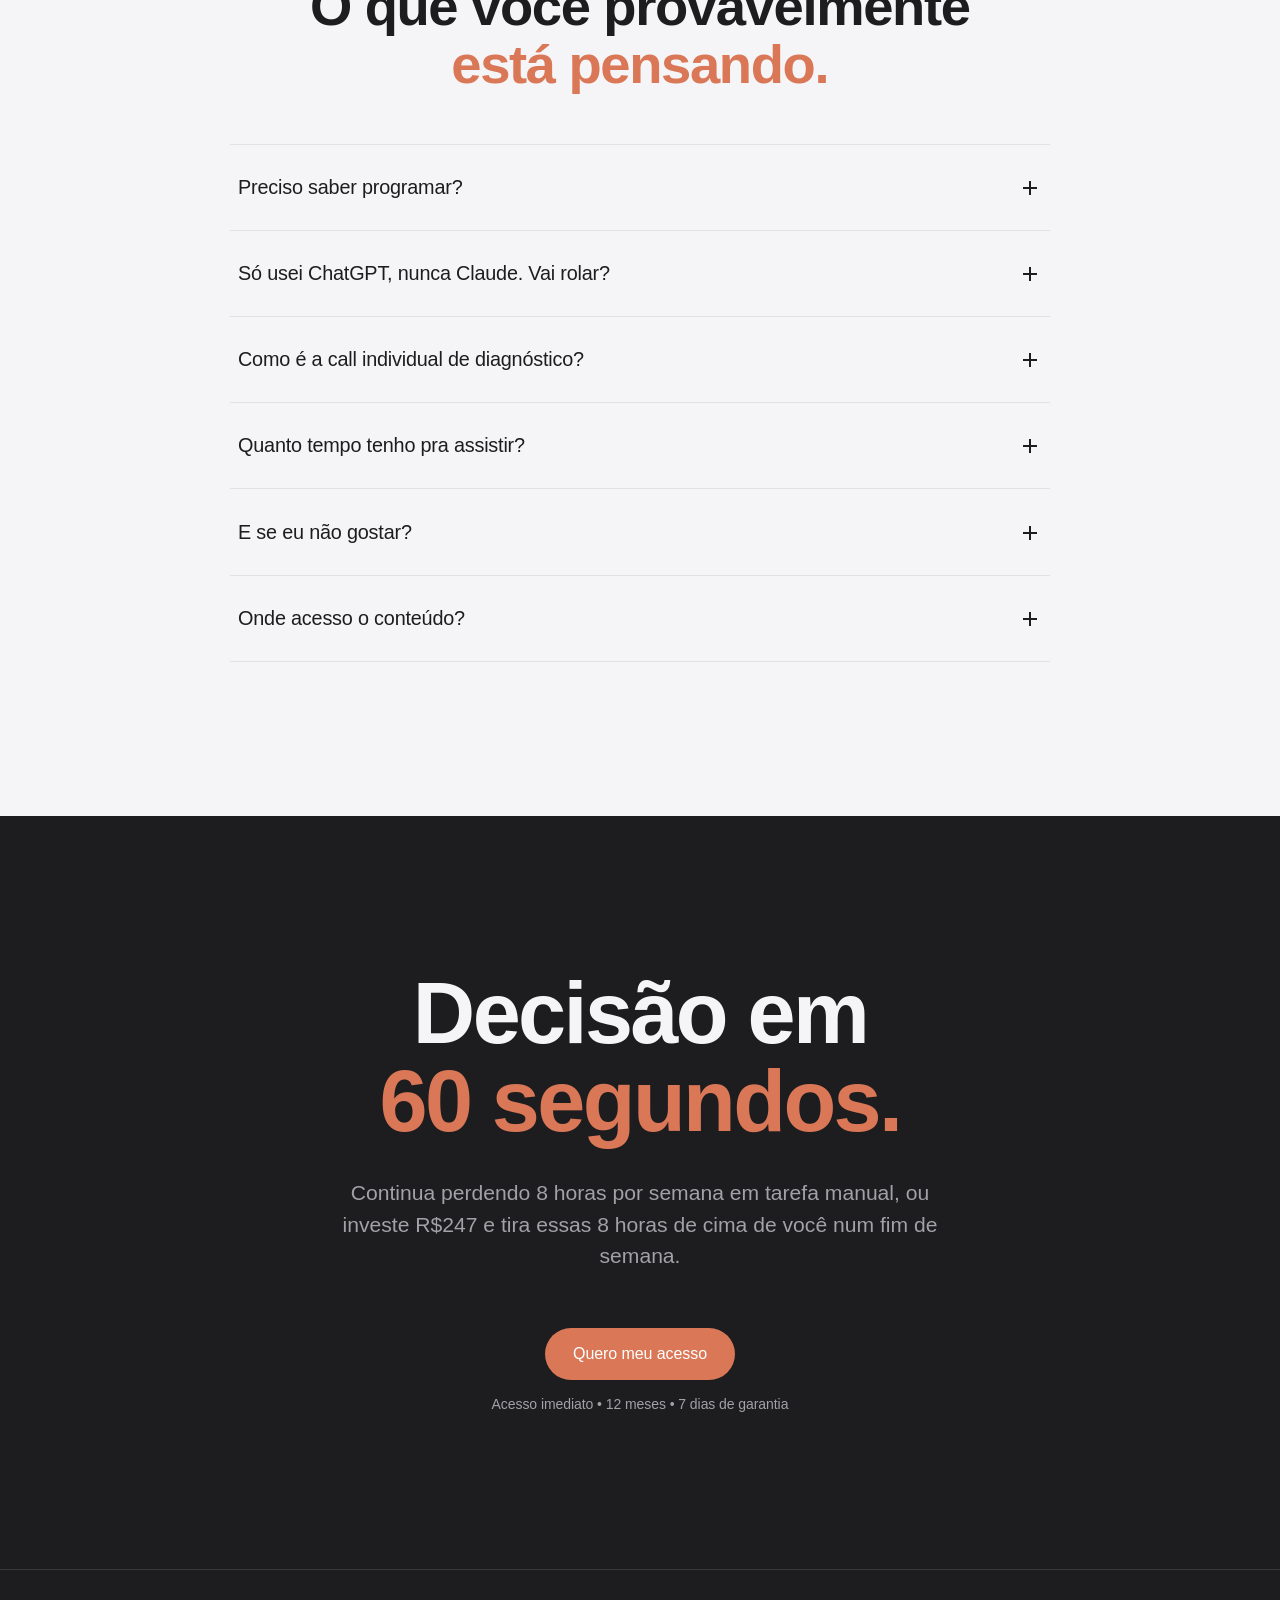
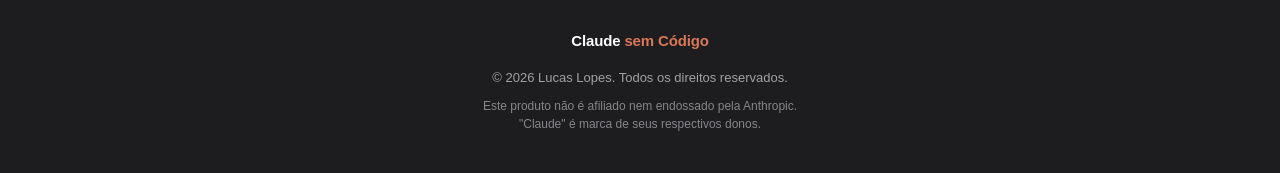
==== commit 167c5e92: "Simplify ROI calculator: two clean sliders Drag to set hours/week and hourly rate. Single punchline " ====
--- a/index.html
+++ b/index.html
@@ -525,37 +525,25 @@
 
         <!-- Mini calculadora de ROI -->
         <div class="roi-calc">
-          <div class="roi-inputs">
-            <div class="roi-field">
-              <label for="roi-hours">Horas manuais por semana</label>
-              <div class="roi-input-wrap">
-                <input type="number" id="roi-hours" class="roi-input" min="1" max="80" value="5" inputmode="numeric">
-                <span class="roi-suffix">h/sem</span>
+          <div class="roi-sliders">
+            <div class="roi-slider-row">
+              <div class="roi-slider-header">
+                <span class="roi-slider-label">Horas manuais por semana</span>
+                <span class="roi-slider-val" id="roi-hours-val">5h</span>
               </div>
+              <input type="range" id="roi-hours" class="roi-range" min="1" max="20" value="5">
             </div>
-            <div class="roi-field">
-              <label for="roi-rate">Valor da sua hora</label>
-              <div class="roi-input-wrap">
-                <span class="roi-prefix">R$</span>
-                <input type="number" id="roi-rate" class="roi-input" min="10" max="1000" value="50" inputmode="numeric">
+            <div class="roi-slider-row">
+              <div class="roi-slider-header">
+                <span class="roi-slider-label">Valor da sua hora</span>
+                <span class="roi-slider-val" id="roi-rate-val">R$50</span>
               </div>
+              <input type="range" id="roi-rate" class="roi-range" min="20" max="200" value="50" step="10">
             </div>
           </div>
-          <div class="roi-result" id="roi-result">
-            <div class="roi-row">
-              <span>Horas recuperadas por ano</span>
-              <span class="roi-num" id="roi-yearly">240h</span>
-            </div>
-            <div class="roi-row">
-              <span>Dinheiro economizado por ano</span>
-              <span class="roi-num" id="roi-saved">R$12.000</span>
-            </div>
-            <div class="roi-row roi-highlight">
-              <span>Retorno sobre o investimento</span>
-              <span class="roi-num" id="roi-multiplier">48×</span>
-            </div>
+          <div class="roi-bottom">
+            <p class="roi-punchline" id="roi-punchline">O curso se paga <em>48×</em> no primeiro ano.</p>
           </div>
-          <p class="roi-punchline" id="roi-punchline">Automatizando <b>5h/semana</b>, o curso se paga <em>48×</em>.</p>
         </div>
 
         <a href="https://pay.kiwify.com.br/aH5fe5K" class="btn btn-primary focus-ring" data-cta="price" rel="noopener">Garantir minha vaga</a>
--- a/styles.css
+++ b/styles.css
@@ -743,88 +743,67 @@
   border-top:1px solid rgba(255,255,255,0.08);
   text-align:left;
 }
-.roi-inputs{
-  display:grid;
-  grid-template-columns:1fr 1fr;
-  gap:14px;
-  margin-bottom:22px;
-}
-.roi-field label{
-  display:block;
-  font-size:12px;font-weight:600;
-  letter-spacing:0.04em;text-transform:uppercase;
-  color:var(--text-on-dark-soft);
-  margin-bottom:8px;
-}
-.roi-input-wrap{
-  display:flex;align-items:center;
-  background:rgba(255,255,255,0.08);
-  border:1px solid rgba(255,255,255,0.12);
-  border-radius:var(--radius-s);
-  padding:0 14px;
-  height:48px;
-  transition:border-color .2s var(--ease);
-}
-.roi-input-wrap:focus-within{
-  border-color:var(--accent);
-}
-.roi-input{
+.roi-sliders{
+  display:flex;flex-direction:column;
+  gap:20px;
+  margin-bottom:24px;
+}
+.roi-slider-row{}
+.roi-slider-header{
+  display:flex;justify-content:space-between;align-items:baseline;
+  margin-bottom:10px;
+}
+.roi-slider-label{
+  font-size:13px;font-weight:500;
+  color:var(--text-on-dark-soft);
+}
+.roi-slider-val{
+  font-size:16px;font-weight:700;
+  color:#fff;
+  font-variant-numeric:tabular-nums;
+  min-width:52px;text-align:right;
+}
+.roi-range{
   -webkit-appearance:none;appearance:none;
-  background:transparent;border:none;outline:none;
-  color:#fff;
-  font-family:inherit;
-  font-size:20px;font-weight:700;
-  font-variant-numeric:tabular-nums;
-  width:100%;
-  letter-spacing:-0.02em;
-}
-.roi-input::-webkit-inner-spin-button,
-.roi-input::-webkit-outer-spin-button{
-  -webkit-appearance:none;margin:0;
-}
-.roi-input[type=number]{-moz-appearance:textfield}
-.roi-prefix,.roi-suffix{
-  font-size:14px;font-weight:500;
-  color:var(--text-on-dark-soft);
-  white-space:nowrap;
-  flex-shrink:0;
-}
-.roi-prefix{margin-right:4px}
-.roi-suffix{margin-left:4px}
-.roi-result{
-  display:flex;flex-direction:column;gap:0;
-  background:rgba(255,255,255,0.04);
-  border:1px solid rgba(255,255,255,0.08);
-  border-radius:var(--radius-s);
-  overflow:hidden;
-}
-.roi-row{
-  display:flex;justify-content:space-between;align-items:center;
-  padding:12px 16px;
-  font-size:13px;
-  color:var(--text-on-dark-soft);
-  border-bottom:1px solid rgba(255,255,255,0.06);
-}
-.roi-row:last-child{border-bottom:none}
-.roi-num{
-  font-weight:700;font-variant-numeric:tabular-nums;
-  color:#fff;font-size:14px;
-}
-.roi-highlight{
-  background:rgba(217,119,87,0.1);
-}
-.roi-highlight .roi-num{
-  color:var(--accent);font-size:16px;
+  width:100%;height:6px;
+  border-radius:999px;
+  background:rgba(255,255,255,0.1);
+  outline:none;
+  cursor:pointer;
+}
+.roi-range::-webkit-slider-thumb{
+  -webkit-appearance:none;appearance:none;
+  width:24px;height:24px;
+  border-radius:50%;
+  background:var(--accent);
+  border:3px solid #fff;
+  box-shadow:0 2px 8px rgba(0,0,0,0.3);
+  cursor:grab;
+  transition:transform .15s var(--ease);
+}
+.roi-range::-webkit-slider-thumb:active{
+  cursor:grabbing;transform:scale(1.15);
+}
+.roi-range::-moz-range-thumb{
+  width:24px;height:24px;
+  border-radius:50%;
+  background:var(--accent);
+  border:3px solid #fff;
+  box-shadow:0 2px 8px rgba(0,0,0,0.3);
+  cursor:grab;border:none;
+}
+.roi-bottom{
+  padding-top:20px;
+  border-top:1px solid rgba(255,255,255,0.08);
 }
 .roi-punchline{
   text-align:center;
-  font-size:14px;
-  color:var(--text-on-dark-soft);
-  margin-top:16px;
+  font-size:15px;
+  color:var(--text-on-dark-soft);
   line-height:1.5;
 }
 .roi-punchline b{color:#fff;font-weight:600}
-.roi-punchline em{color:var(--accent);font-style:normal;font-weight:700}
+.roi-punchline em{color:var(--accent);font-style:normal;font-weight:700;font-size:1.1em}
 
 /* ---- Mobile ---- */
 @media (max-width:859px){
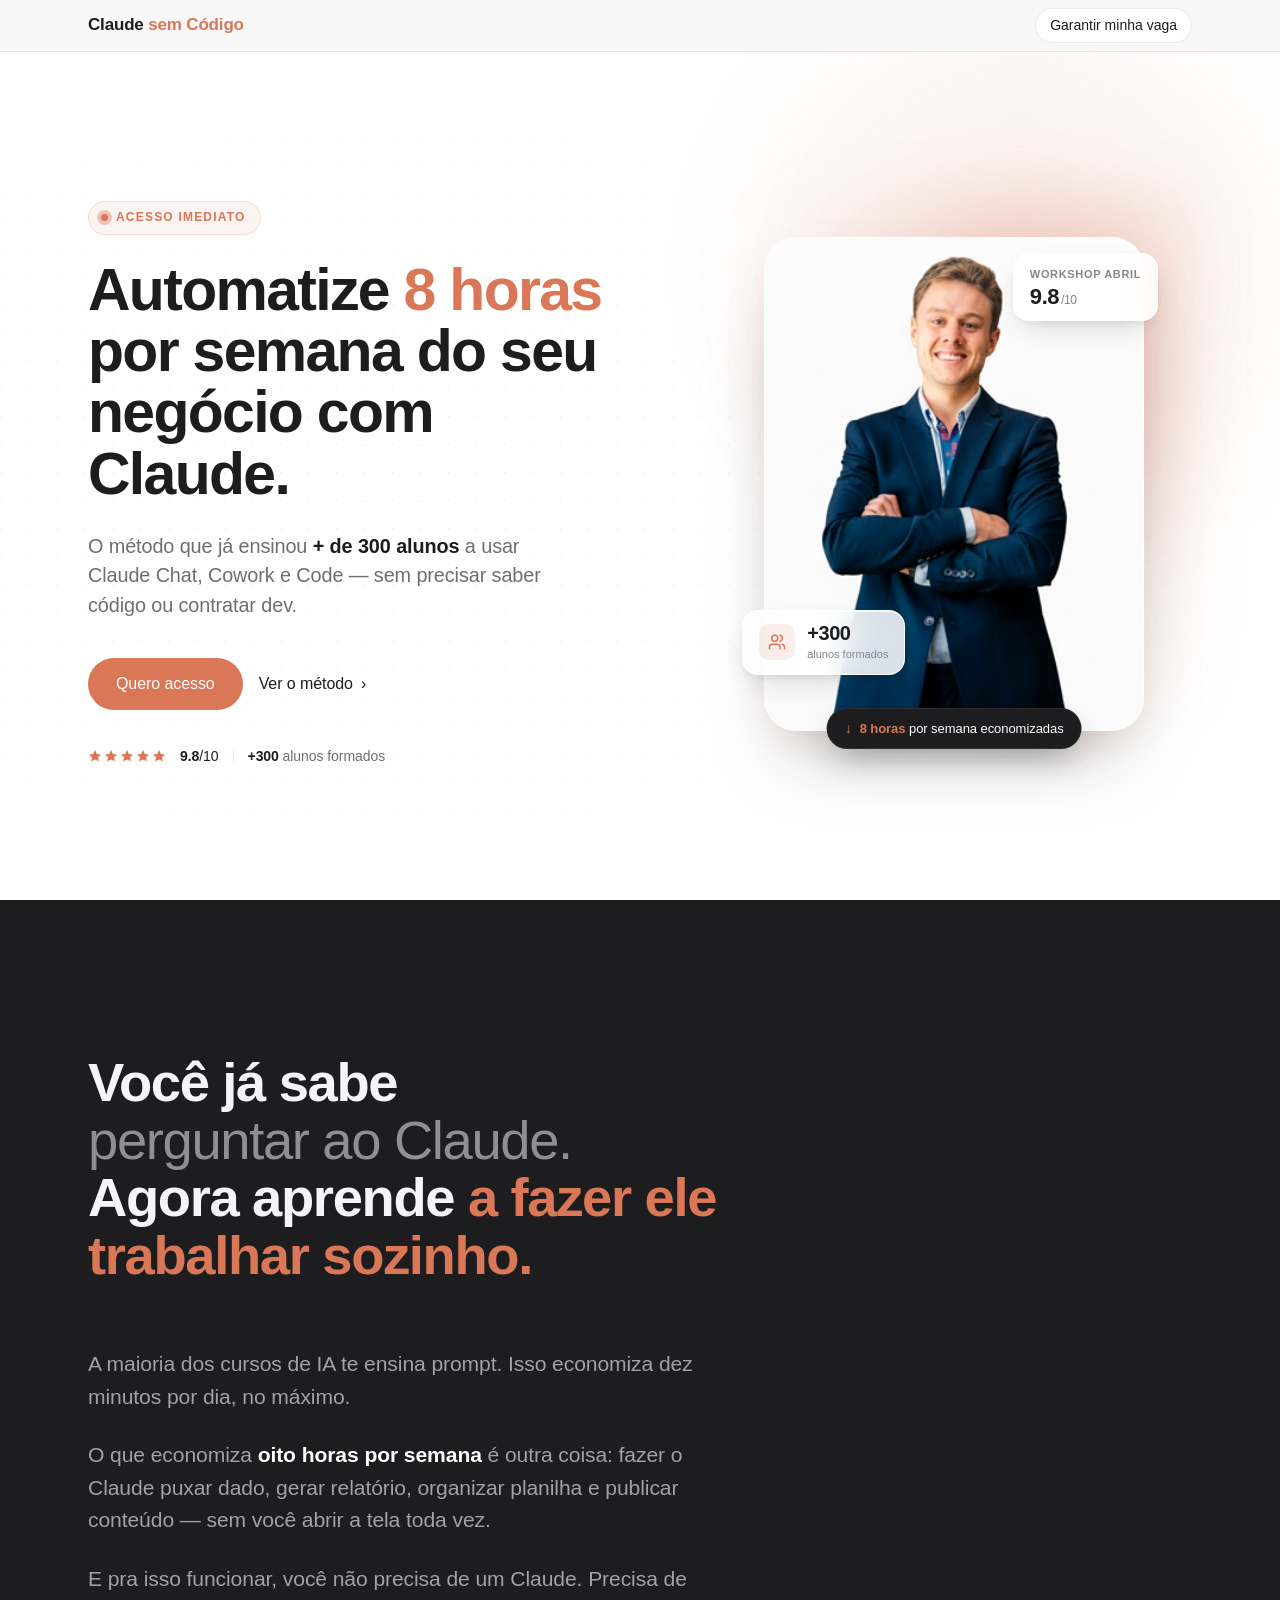
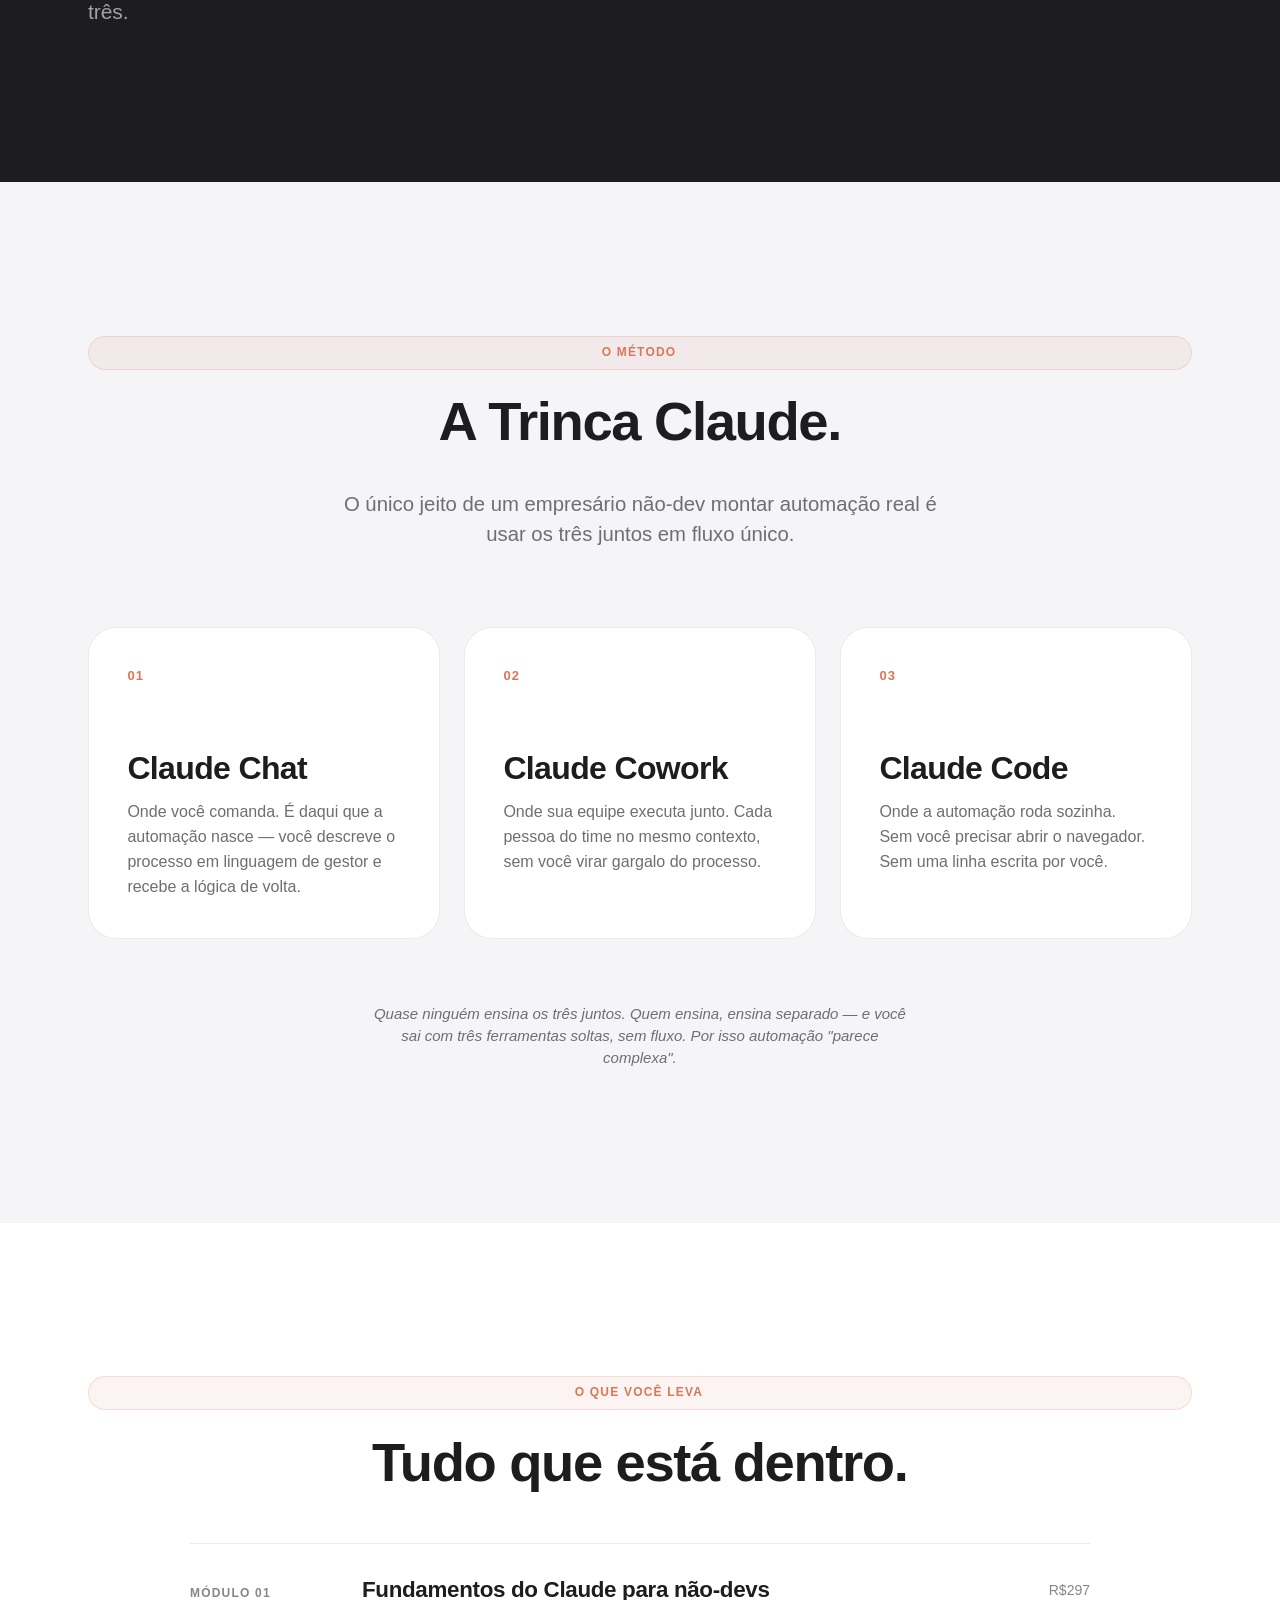
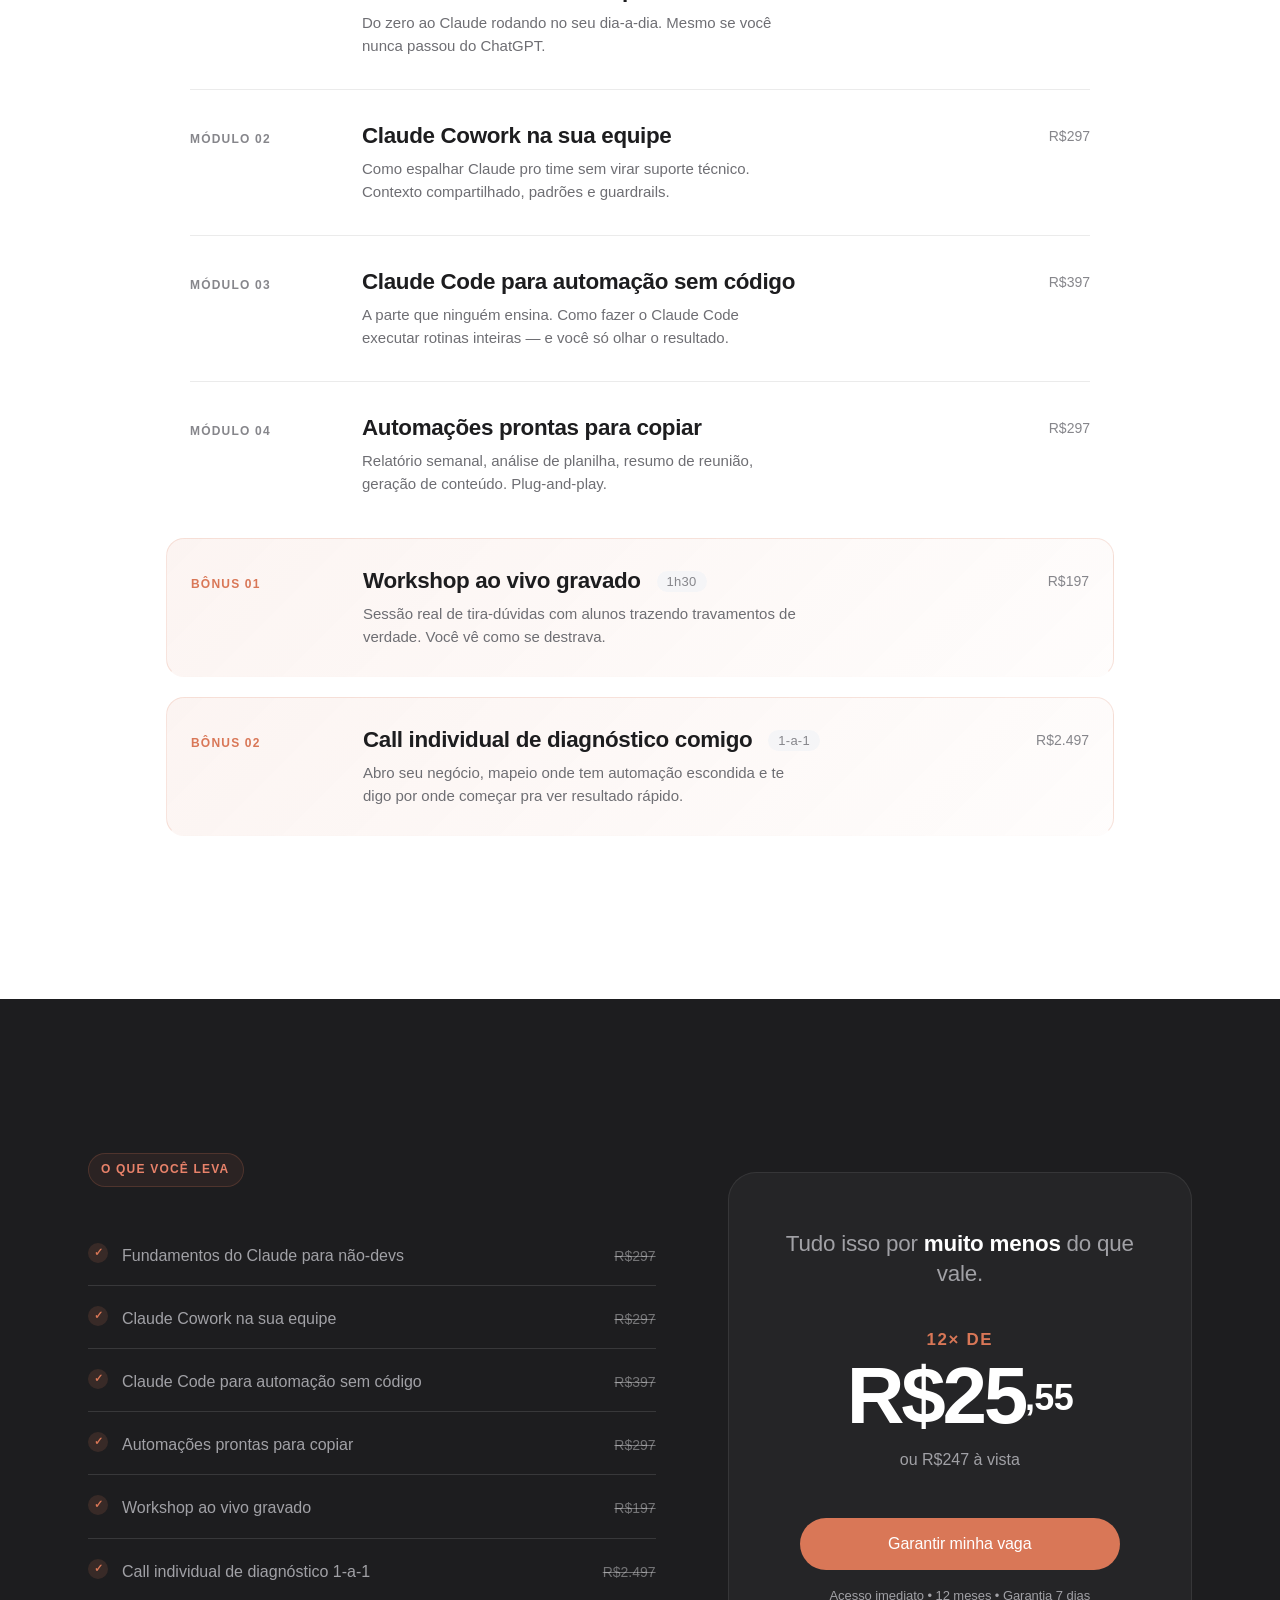
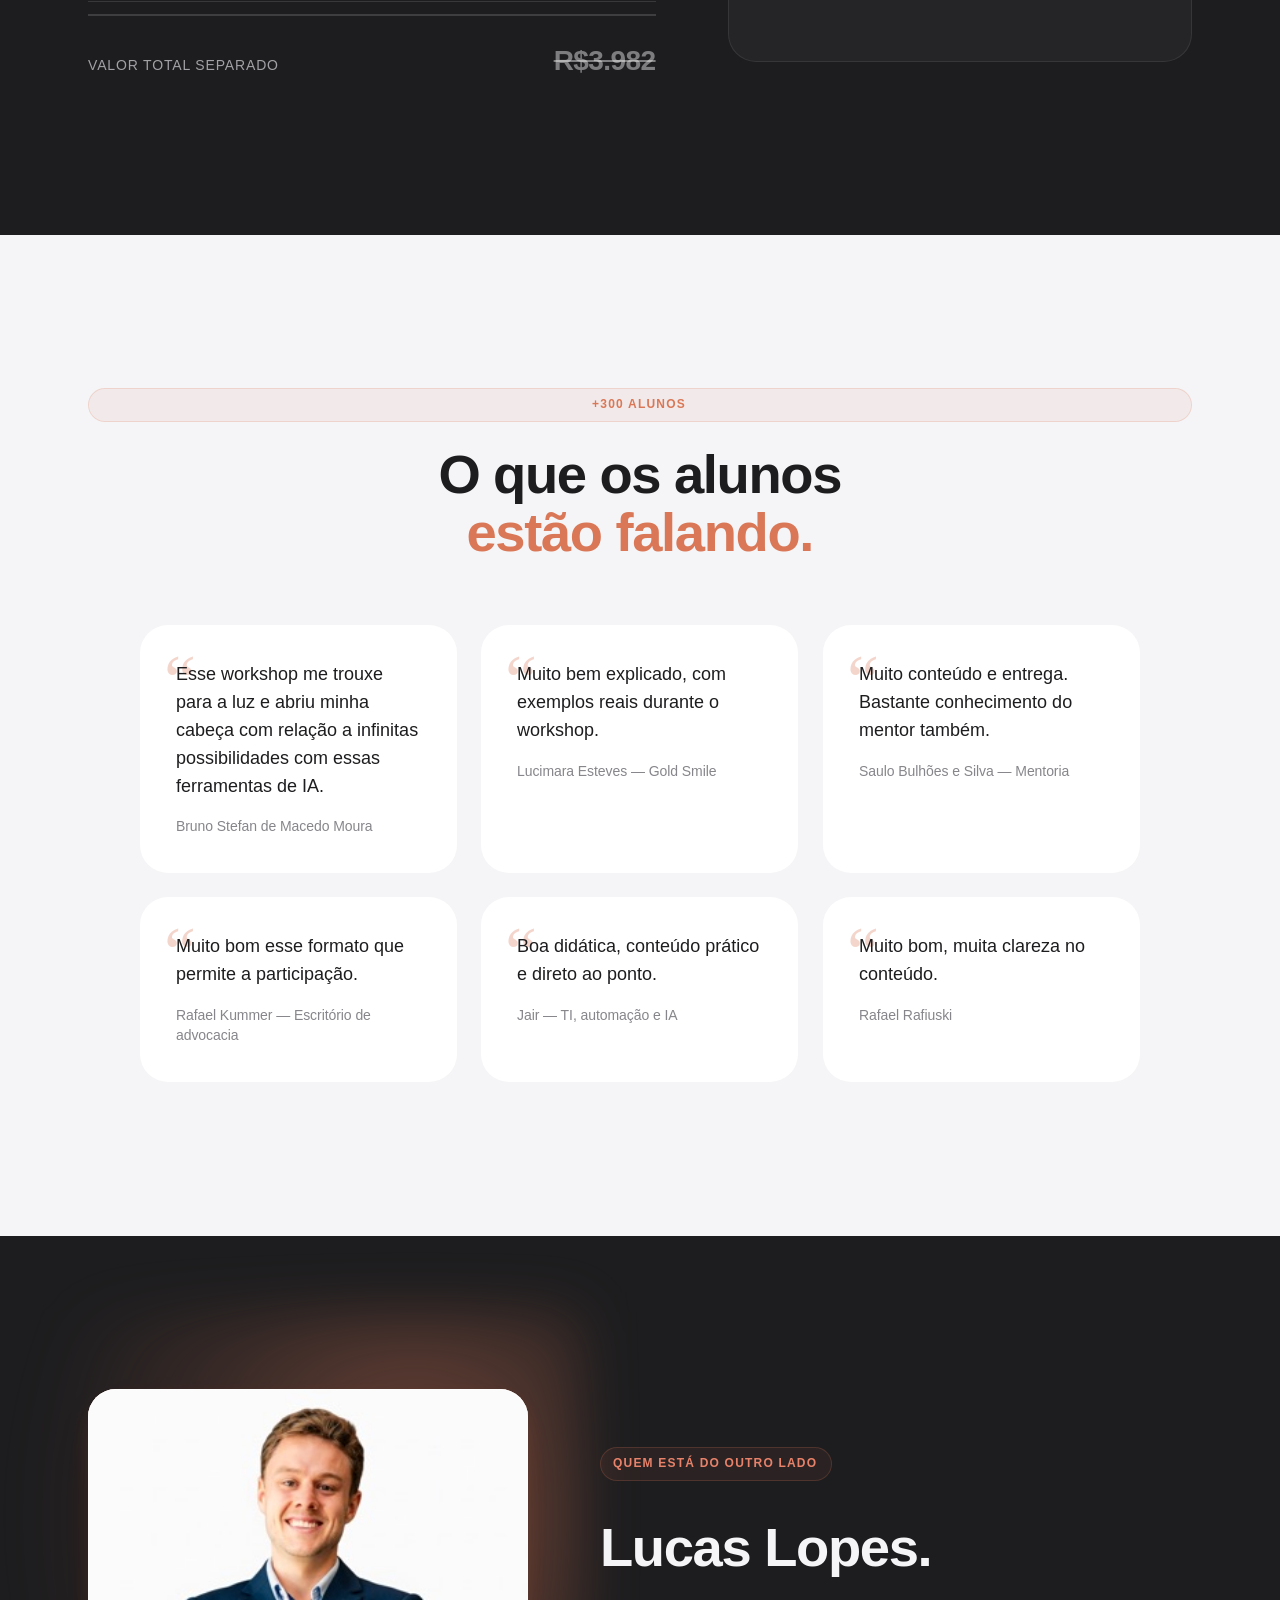
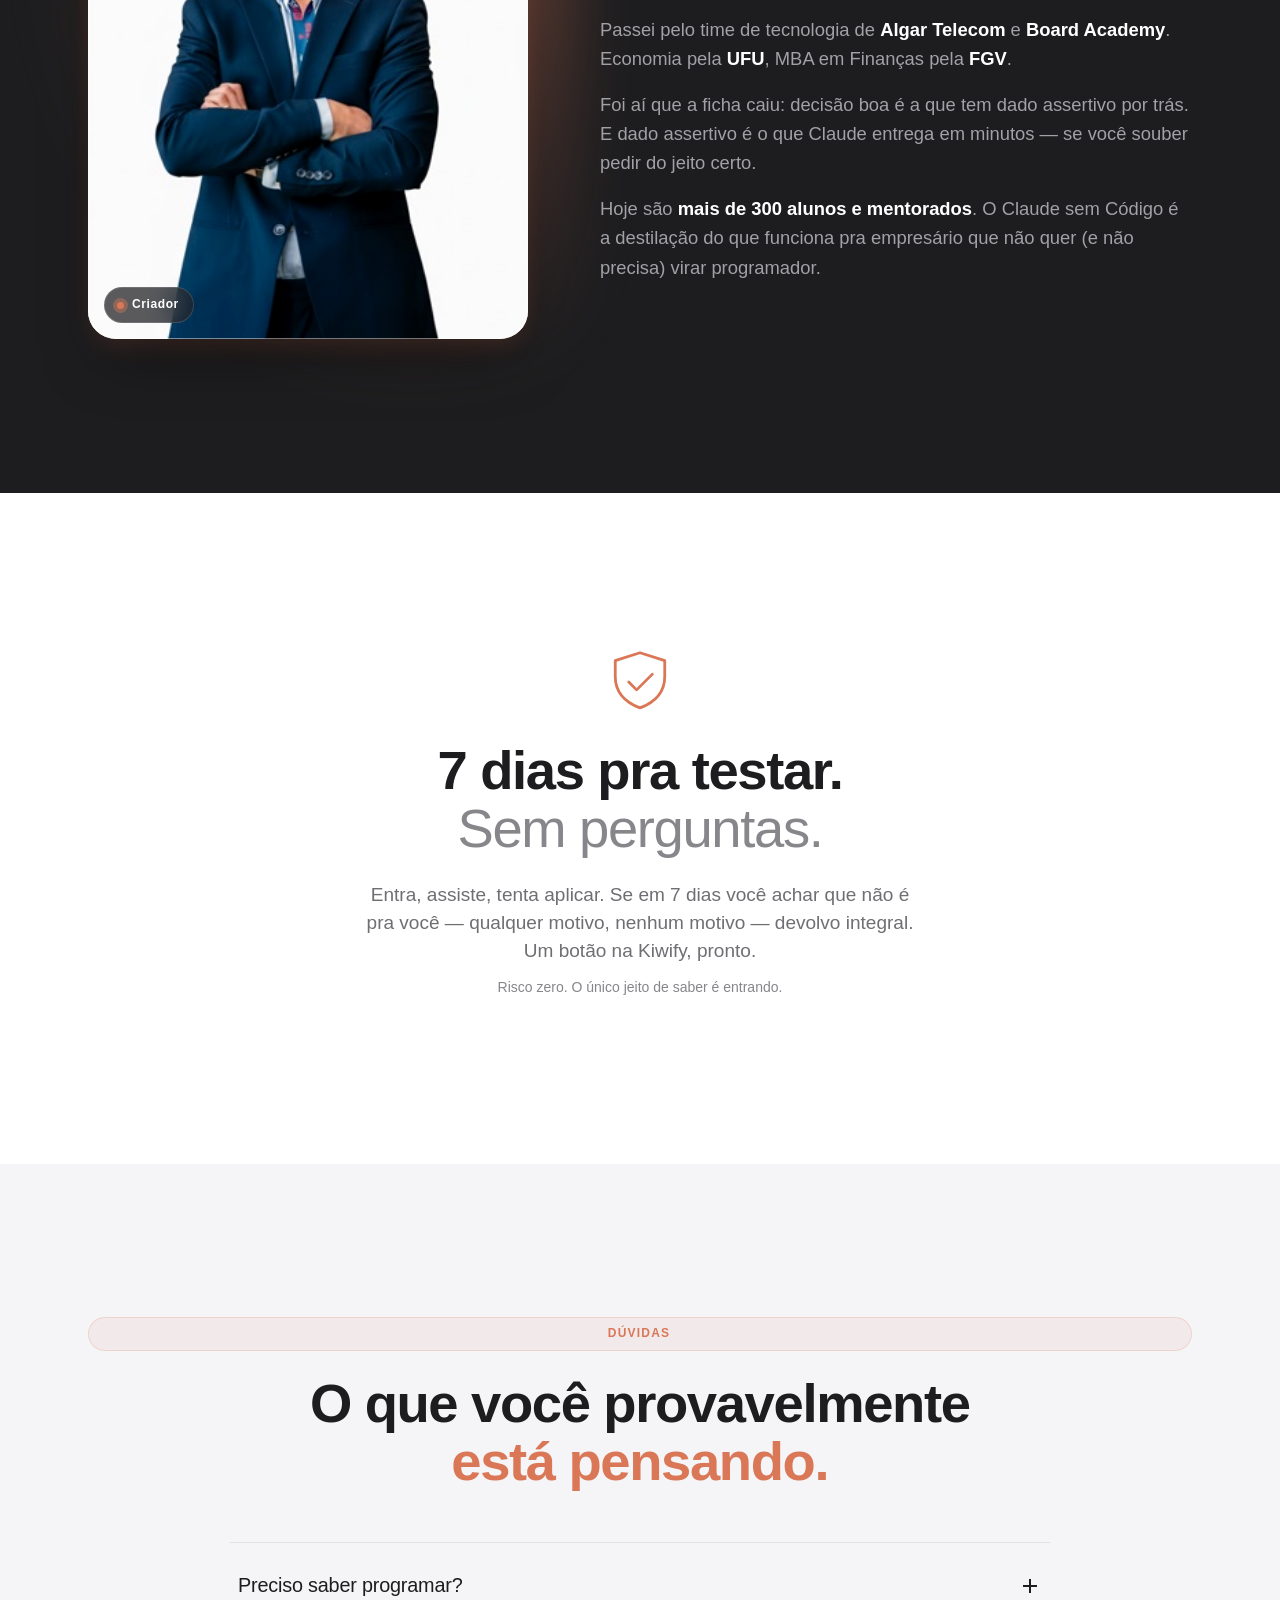
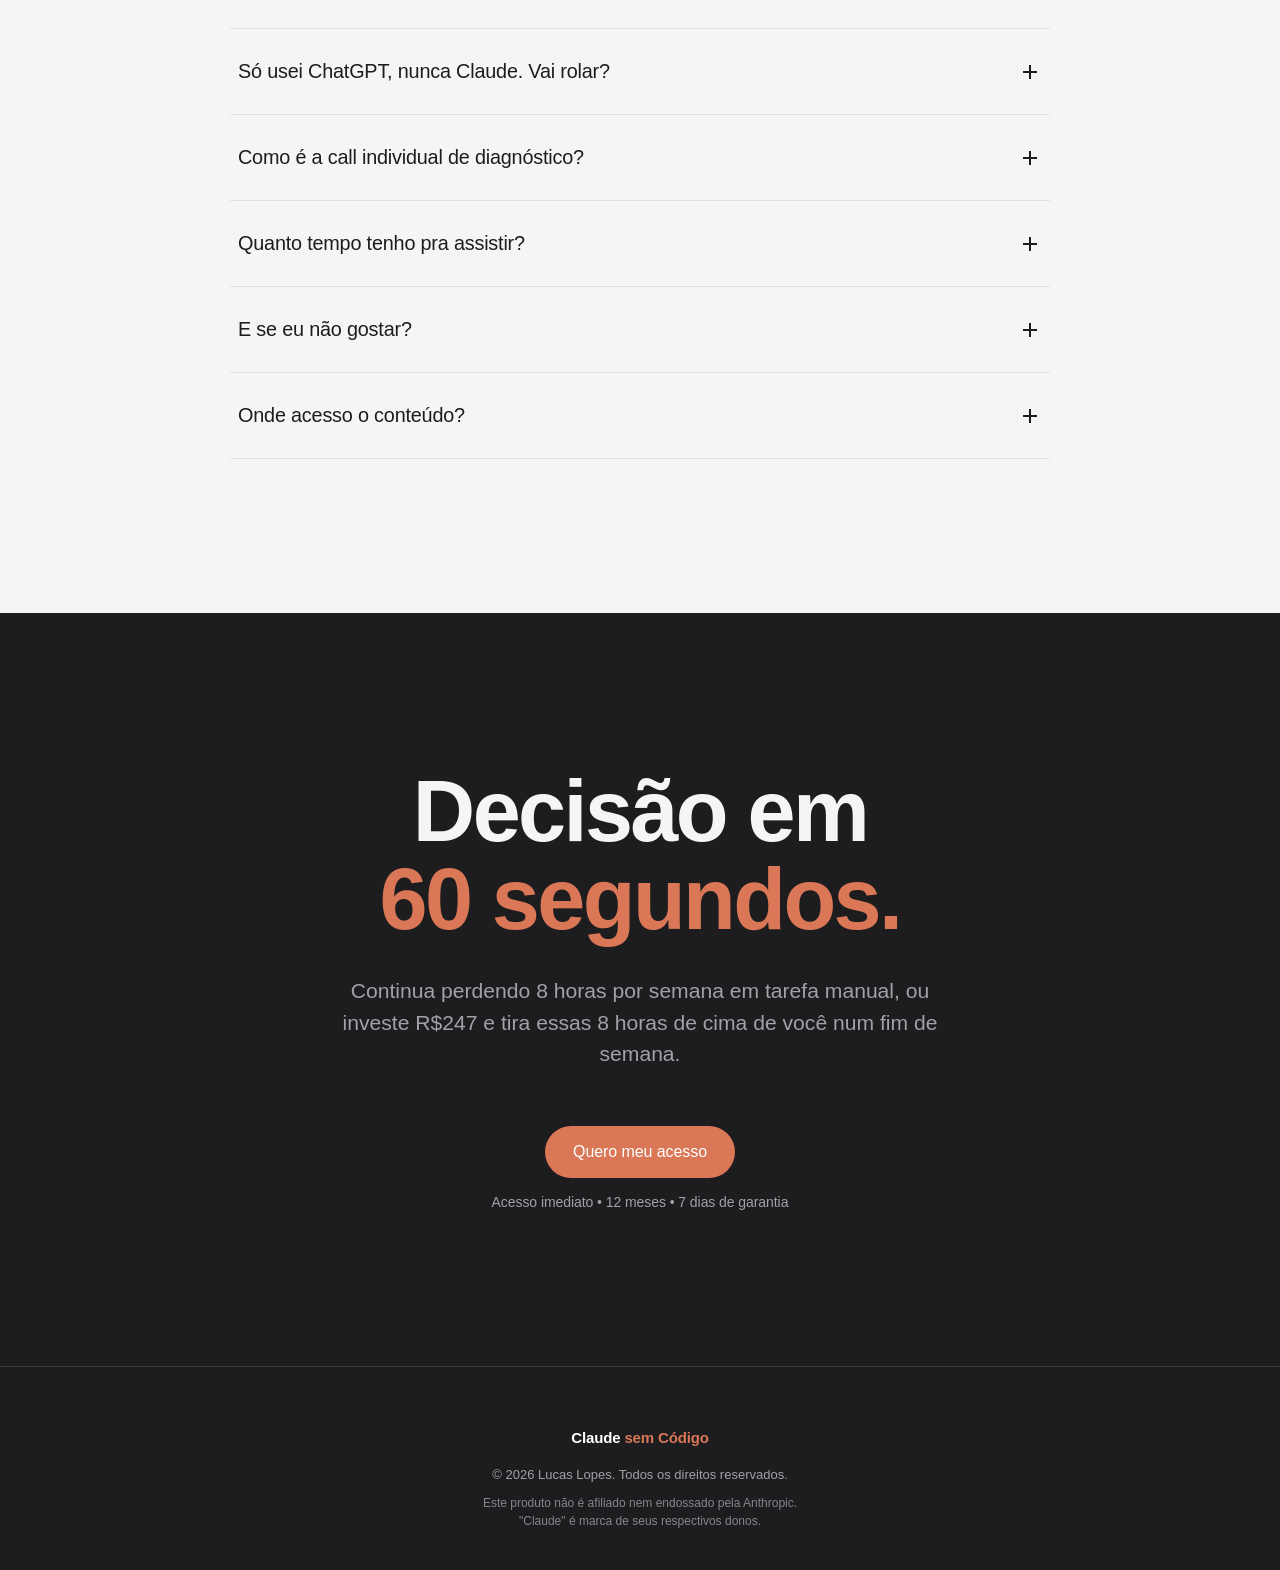
==== commit 063f0df9: "Remove ROI calculator from pricing section Keep the pricing split layout clean with just the item li" ====
--- a/index.html
+++ b/index.html
@@ -523,29 +523,6 @@
           <span class="price-cash">ou R$247 à vista</span>
         </div>
 
-        <!-- Mini calculadora de ROI -->
-        <div class="roi-calc">
-          <div class="roi-sliders">
-            <div class="roi-slider-row">
-              <div class="roi-slider-header">
-                <span class="roi-slider-label">Horas manuais por semana</span>
-                <span class="roi-slider-val" id="roi-hours-val">5h</span>
-              </div>
-              <input type="range" id="roi-hours" class="roi-range" min="1" max="20" value="5">
-            </div>
-            <div class="roi-slider-row">
-              <div class="roi-slider-header">
-                <span class="roi-slider-label">Valor da sua hora</span>
-                <span class="roi-slider-val" id="roi-rate-val">R$50</span>
-              </div>
-              <input type="range" id="roi-rate" class="roi-range" min="20" max="200" value="50" step="10">
-            </div>
-          </div>
-          <div class="roi-bottom">
-            <p class="roi-punchline" id="roi-punchline">O curso se paga <em>48×</em> no primeiro ano.</p>
-          </div>
-        </div>
-
         <a href="https://pay.kiwify.com.br/aH5fe5K" class="btn btn-primary focus-ring" data-cta="price" rel="noopener">Garantir minha vaga</a>
         <p class="price-trust">Acesso imediato • 12 meses • Garantia 7 dias</p>
       </div>
--- a/styles.css
+++ b/styles.css
@@ -736,74 +736,6 @@
   letter-spacing:-0.005em;
 }
 
-/* ---- Mini calculadora ROI ---- */
-.roi-calc{
-  margin-top:clamp(24px,3vw,32px);
-  padding-top:clamp(24px,3vw,32px);
-  border-top:1px solid rgba(255,255,255,0.08);
-  text-align:left;
-}
-.roi-sliders{
-  display:flex;flex-direction:column;
-  gap:20px;
-  margin-bottom:24px;
-}
-.roi-slider-row{}
-.roi-slider-header{
-  display:flex;justify-content:space-between;align-items:baseline;
-  margin-bottom:10px;
-}
-.roi-slider-label{
-  font-size:13px;font-weight:500;
-  color:var(--text-on-dark-soft);
-}
-.roi-slider-val{
-  font-size:16px;font-weight:700;
-  color:#fff;
-  font-variant-numeric:tabular-nums;
-  min-width:52px;text-align:right;
-}
-.roi-range{
-  -webkit-appearance:none;appearance:none;
-  width:100%;height:6px;
-  border-radius:999px;
-  background:rgba(255,255,255,0.1);
-  outline:none;
-  cursor:pointer;
-}
-.roi-range::-webkit-slider-thumb{
-  -webkit-appearance:none;appearance:none;
-  width:24px;height:24px;
-  border-radius:50%;
-  background:var(--accent);
-  border:3px solid #fff;
-  box-shadow:0 2px 8px rgba(0,0,0,0.3);
-  cursor:grab;
-  transition:transform .15s var(--ease);
-}
-.roi-range::-webkit-slider-thumb:active{
-  cursor:grabbing;transform:scale(1.15);
-}
-.roi-range::-moz-range-thumb{
-  width:24px;height:24px;
-  border-radius:50%;
-  background:var(--accent);
-  border:3px solid #fff;
-  box-shadow:0 2px 8px rgba(0,0,0,0.3);
-  cursor:grab;border:none;
-}
-.roi-bottom{
-  padding-top:20px;
-  border-top:1px solid rgba(255,255,255,0.08);
-}
-.roi-punchline{
-  text-align:center;
-  font-size:15px;
-  color:var(--text-on-dark-soft);
-  line-height:1.5;
-}
-.roi-punchline b{color:#fff;font-weight:600}
-.roi-punchline em{color:var(--accent);font-style:normal;font-weight:700;font-size:1.1em}
 
 /* ---- Mobile ---- */
 @media (max-width:859px){
